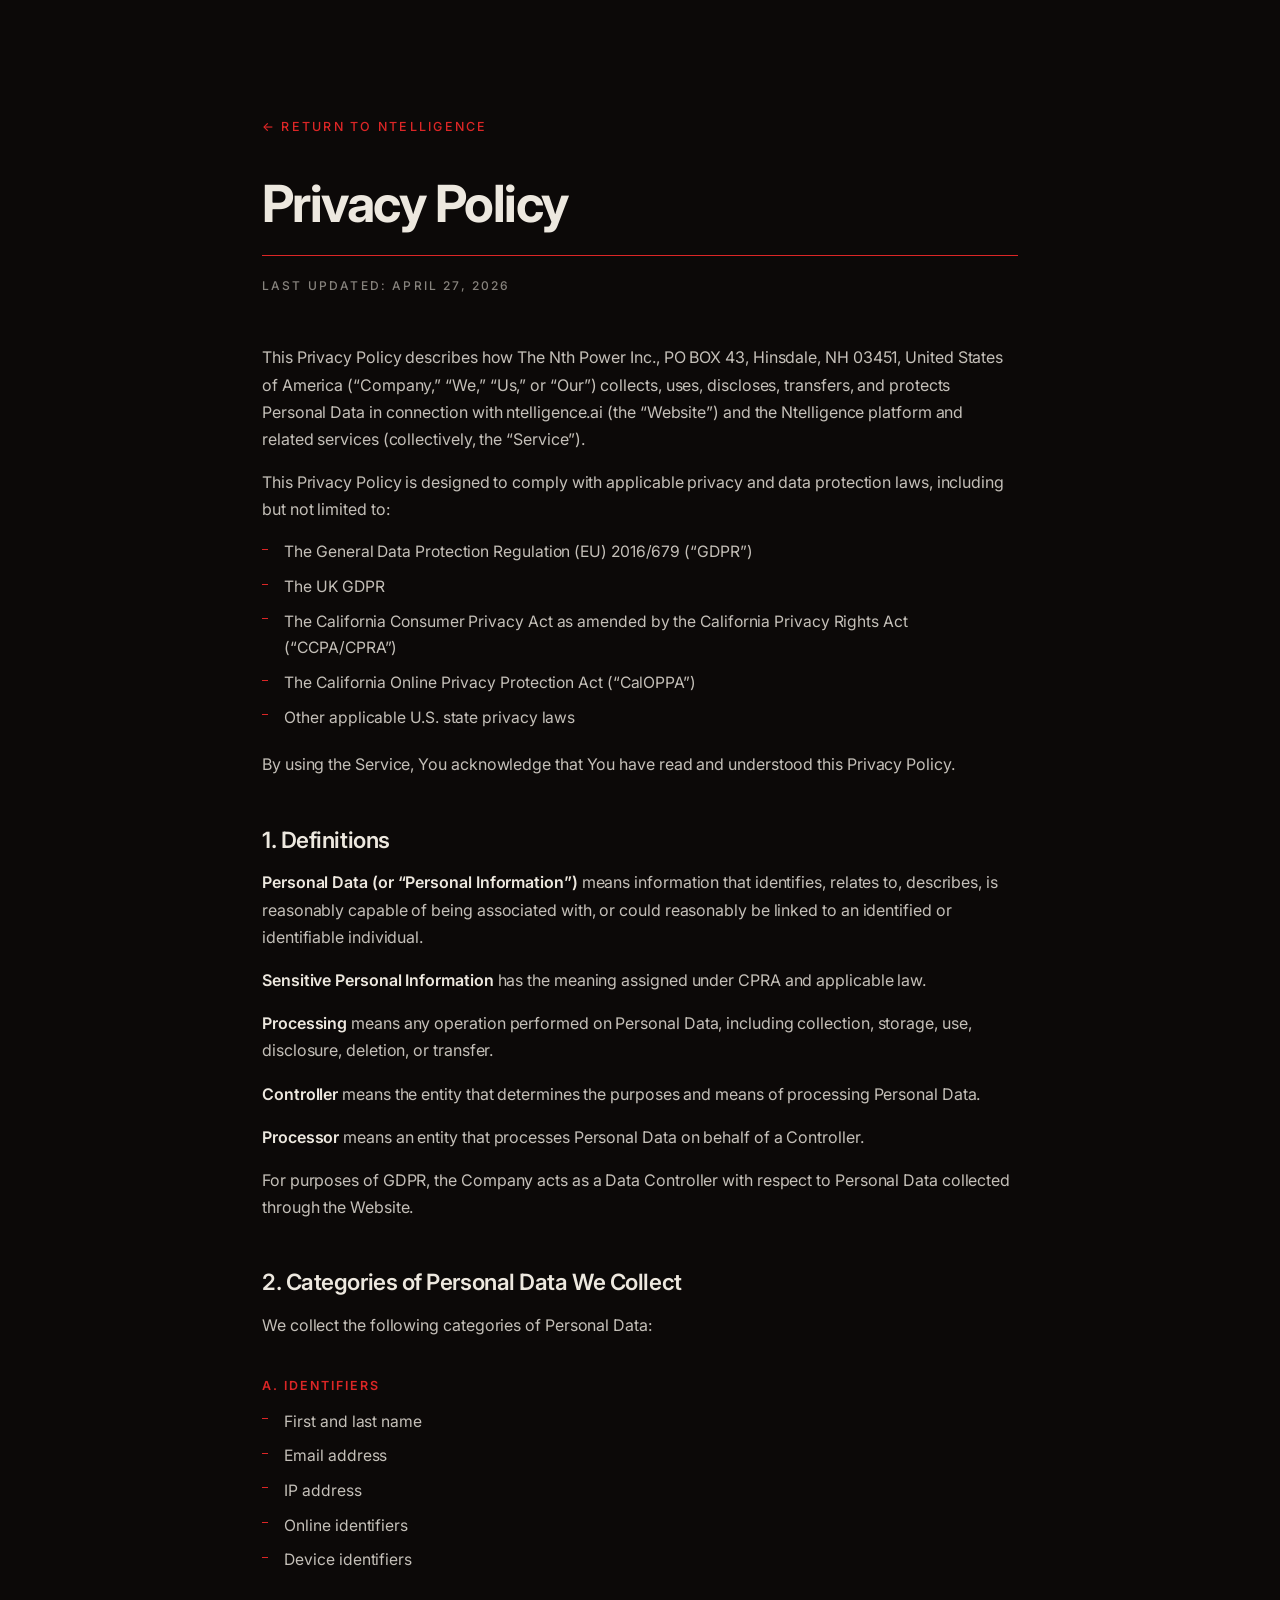
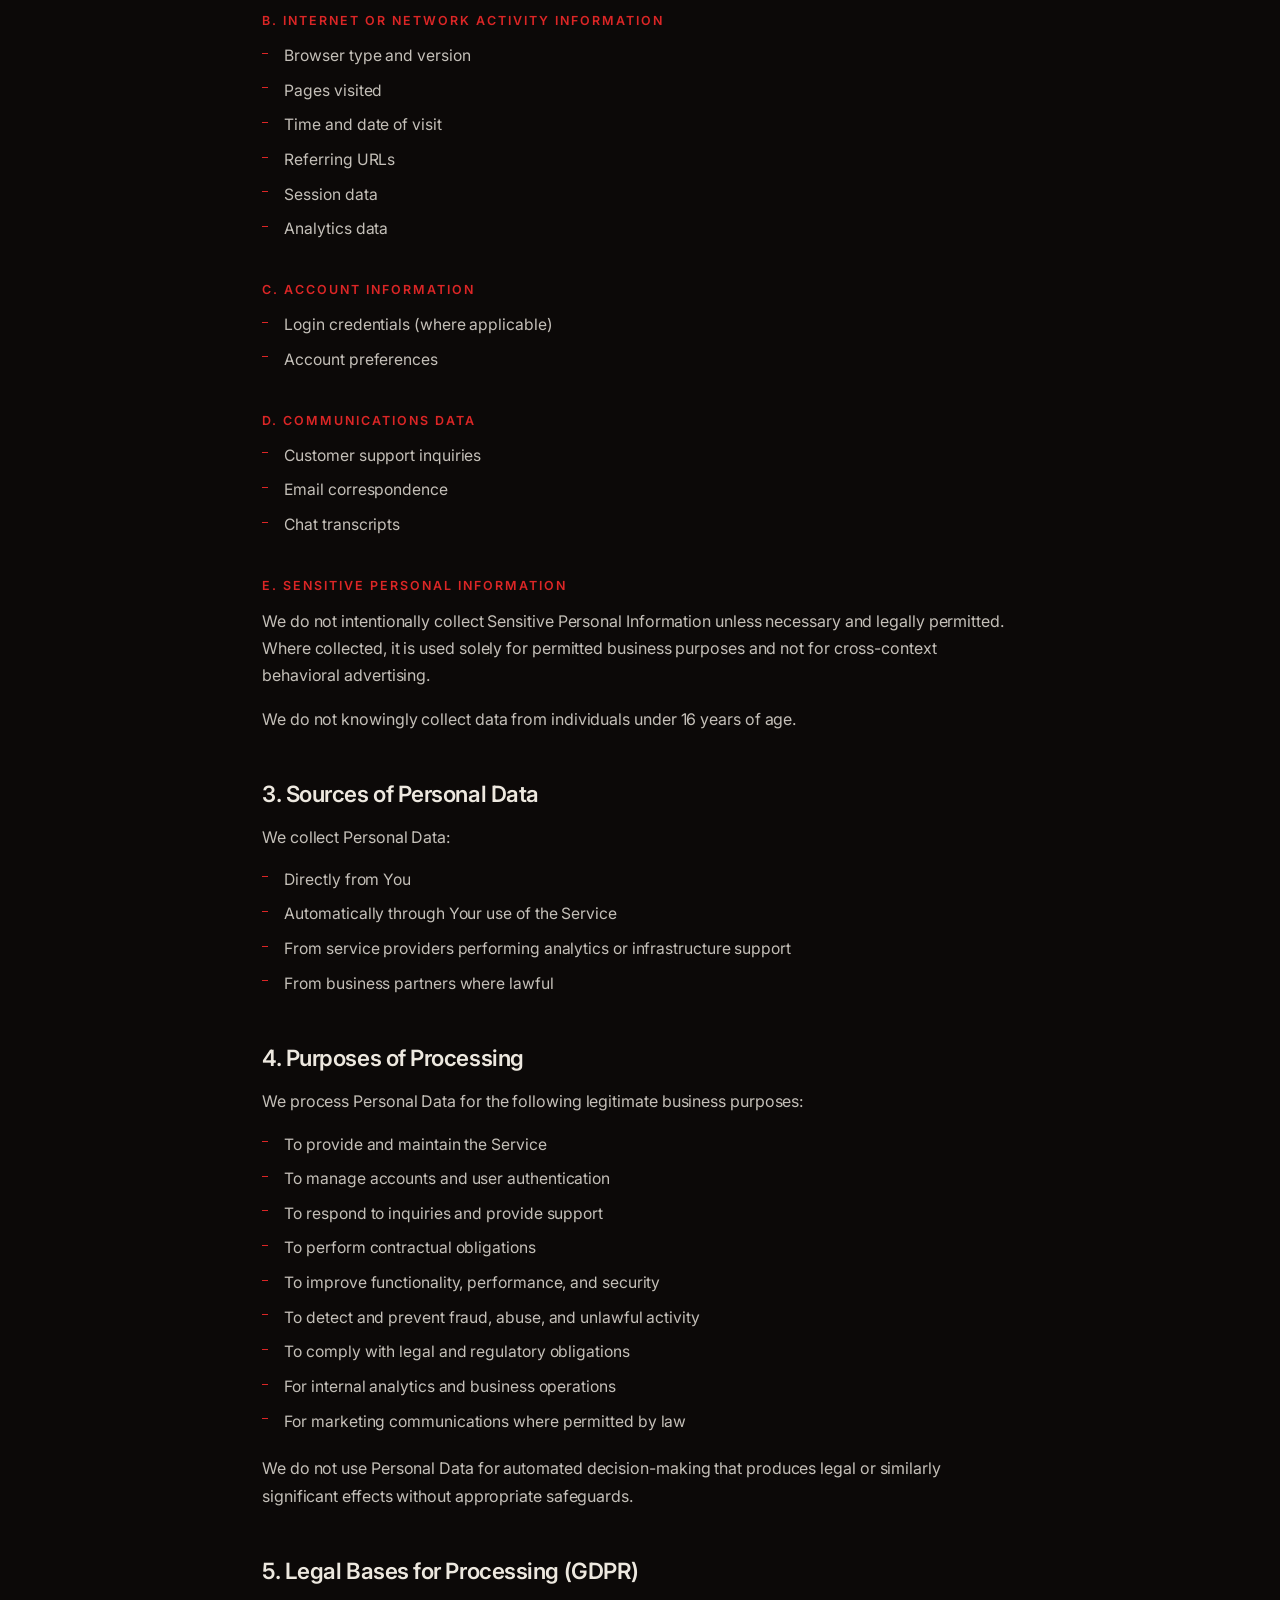
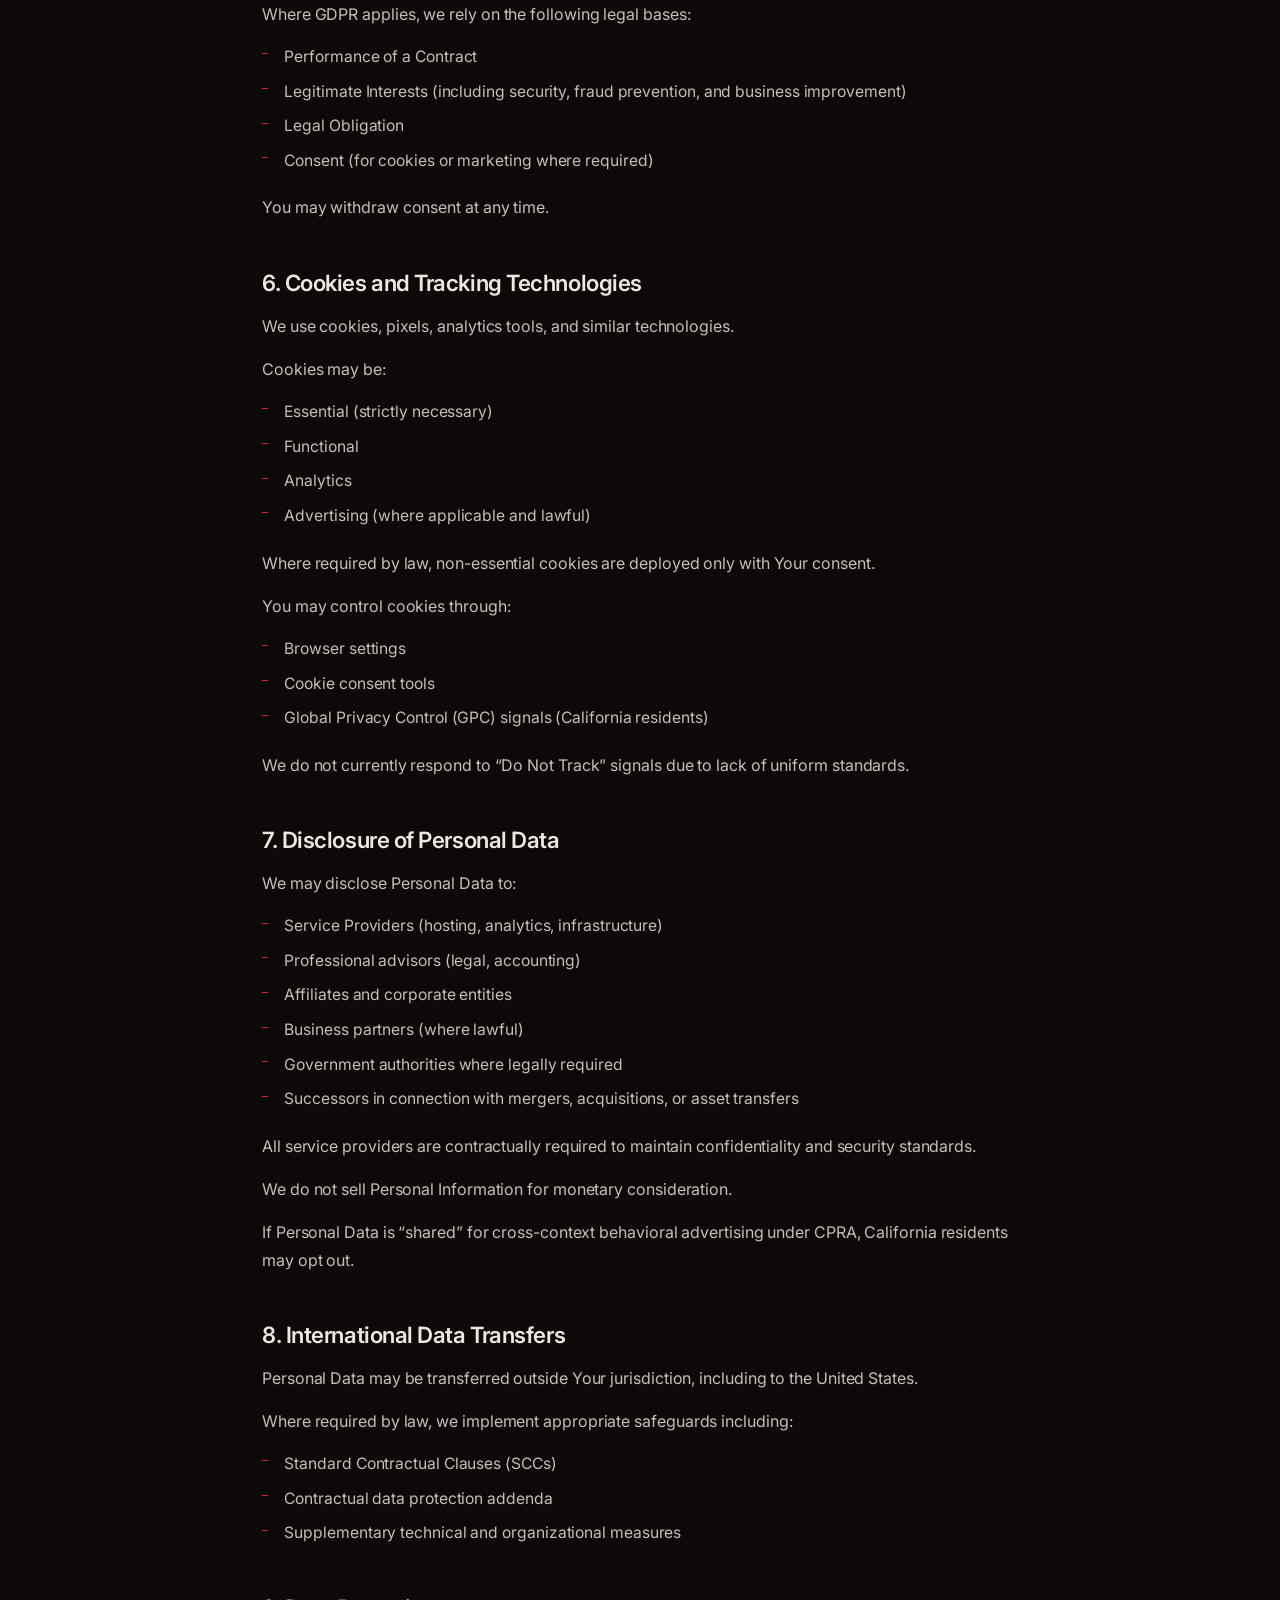
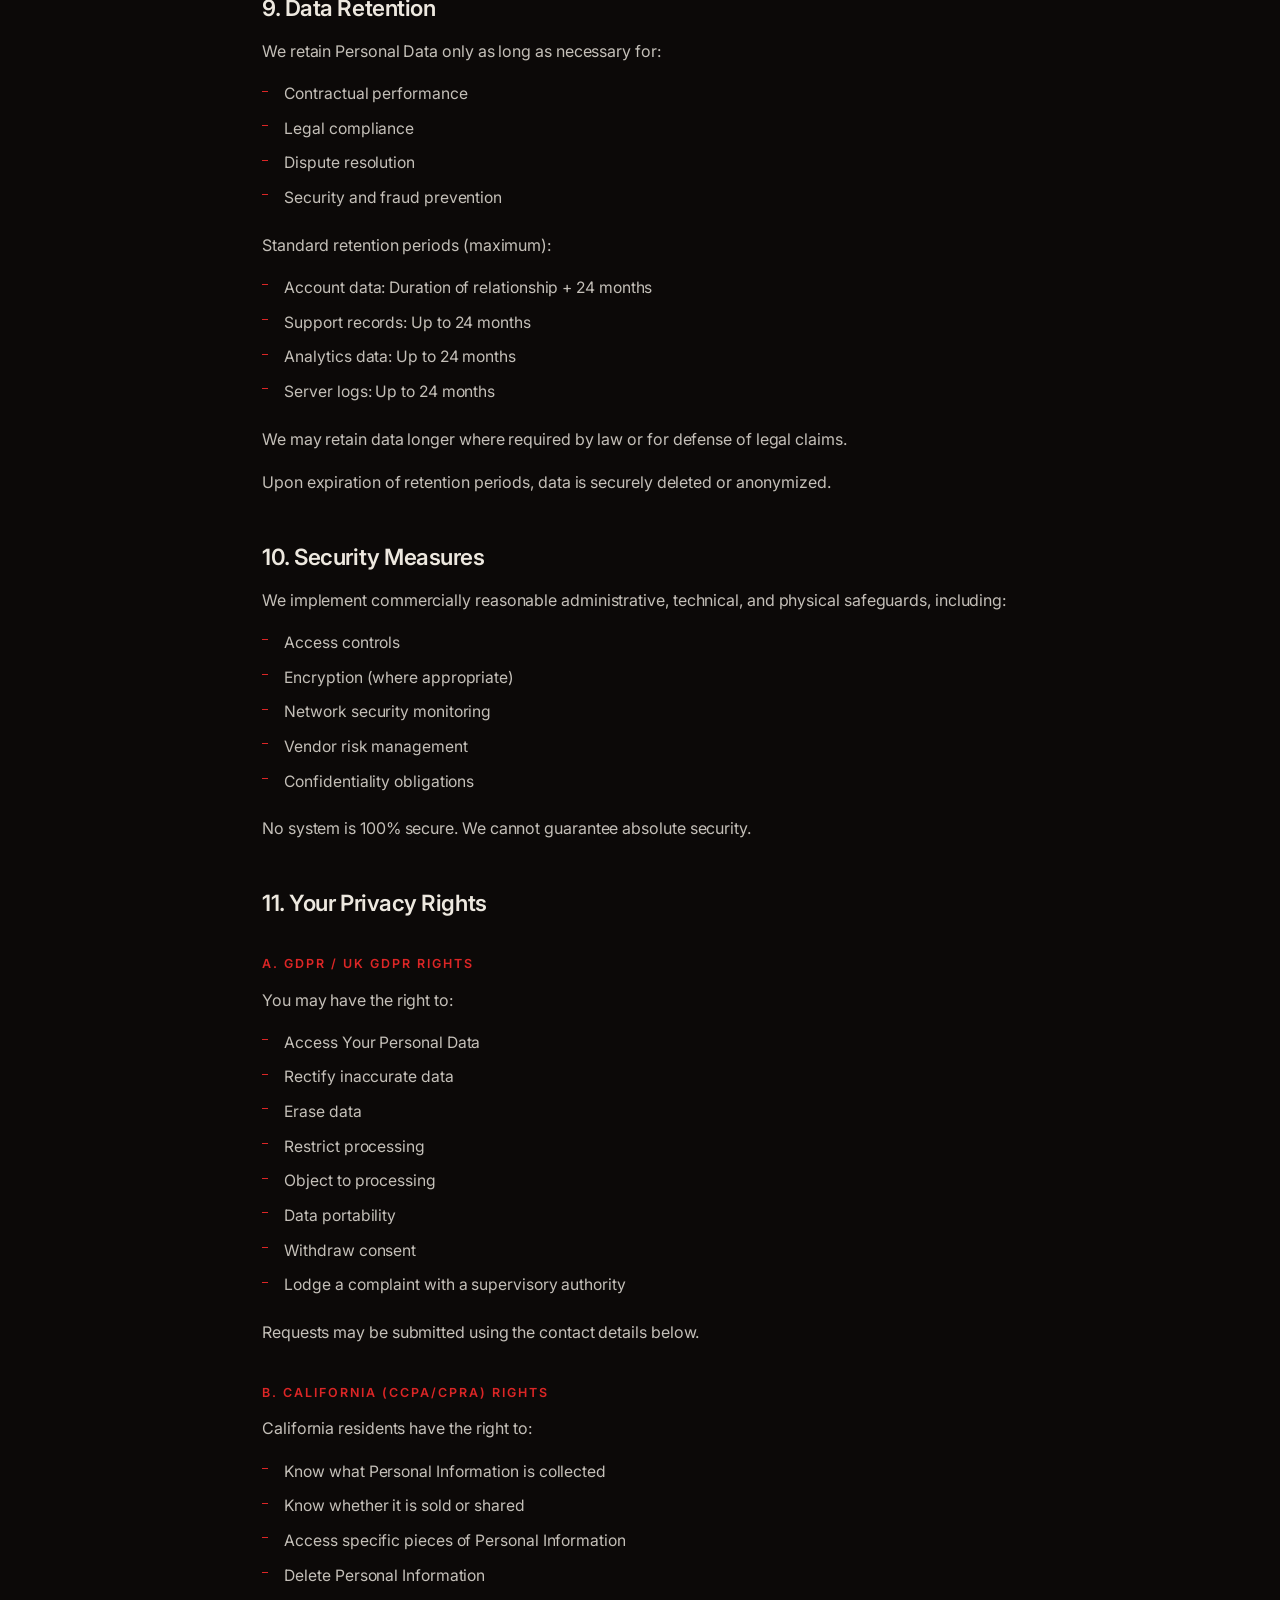
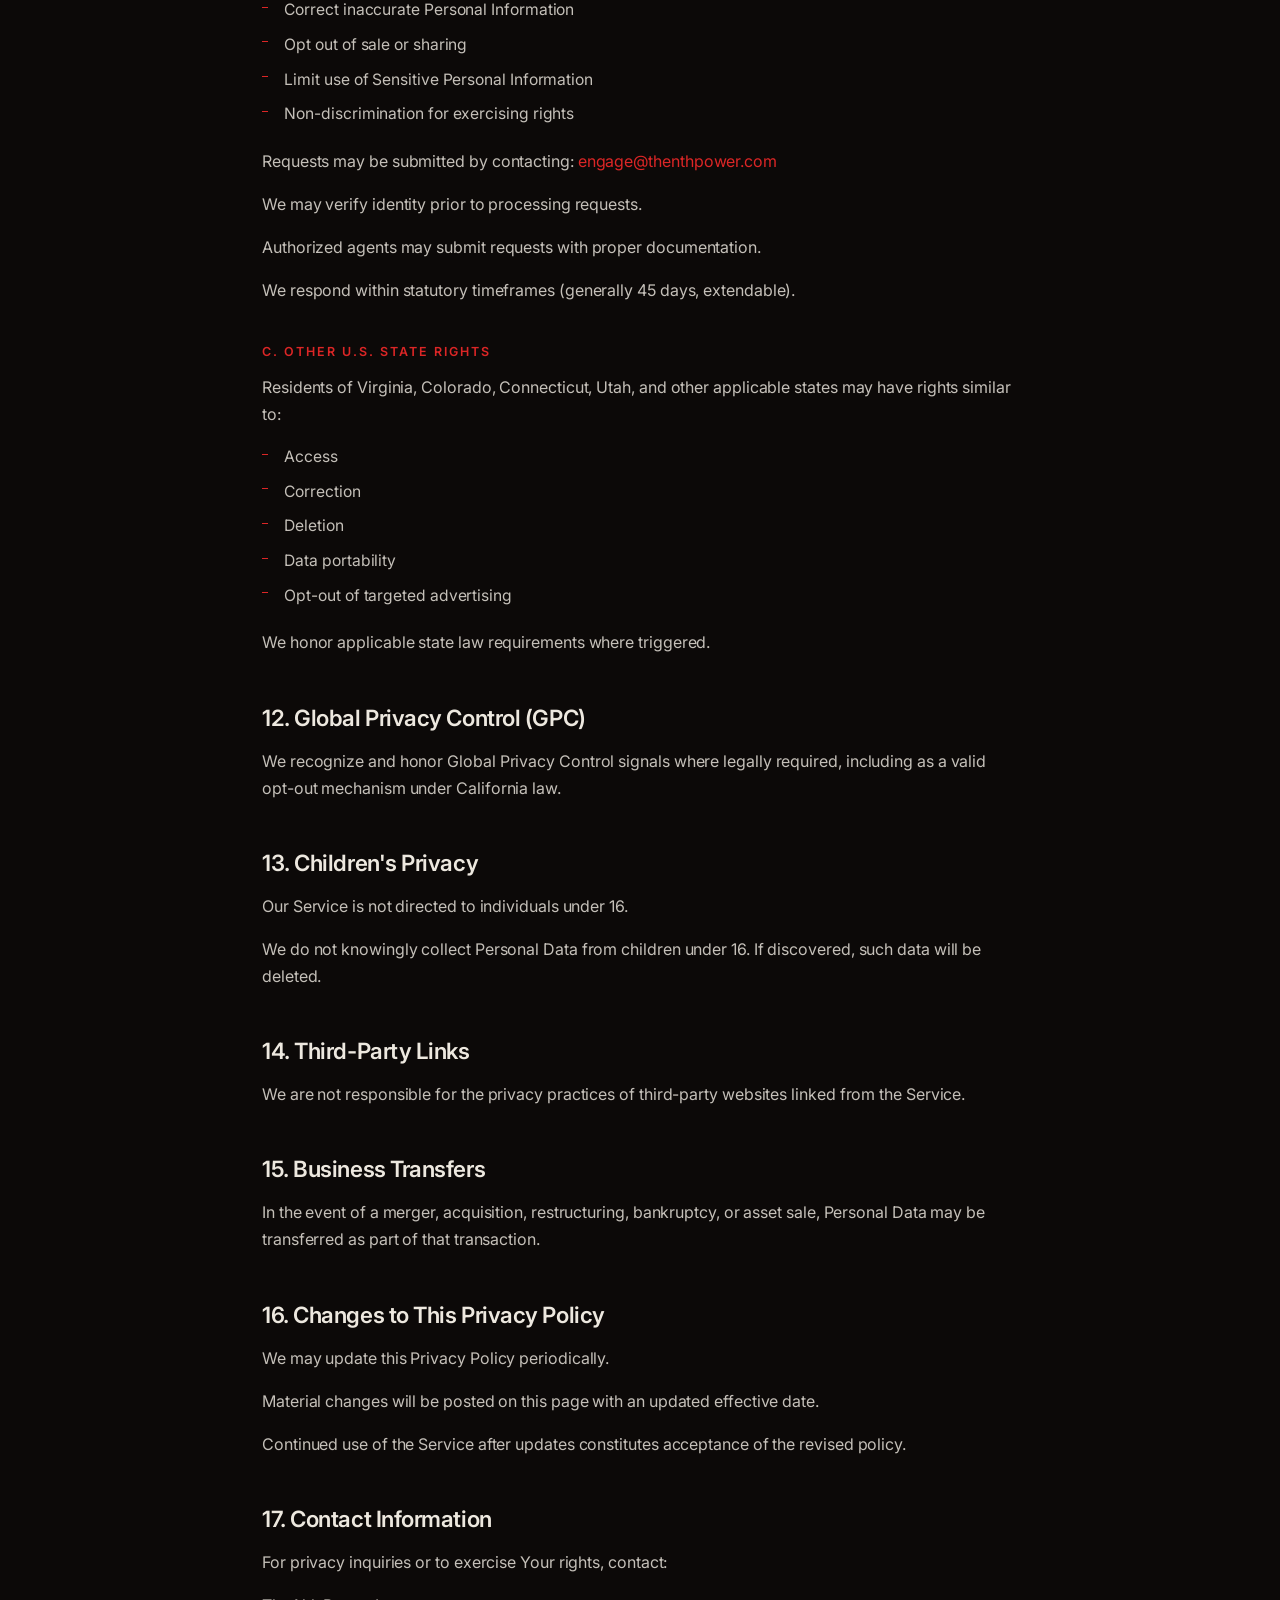
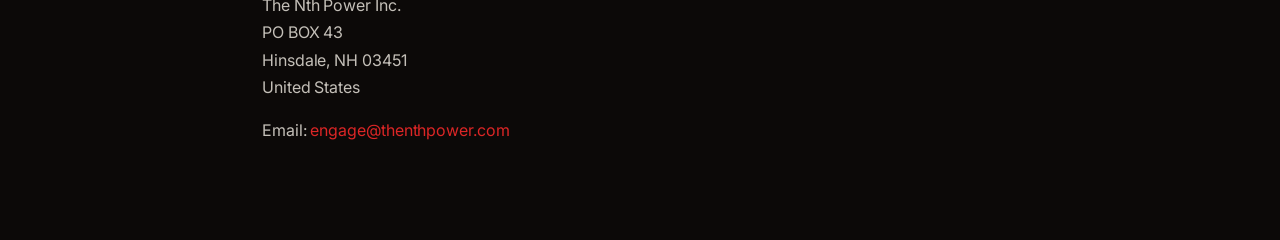
==== privacy-policy.html @ f5a38939 "Add files via upload" ====
<!DOCTYPE html>
<html lang="en">

<head>
    <!-- Google tag (gtag.js) -->
    <script async src="https://www.googletagmanager.com/gtag/js?id=G-NT3927W515"></script>
    <script>
      window.dataLayer = window.dataLayer || [];
      function gtag(){dataLayer.push(arguments);}
      gtag('js', new Date());

      gtag('config', 'G-NT3927W515');
    </script>
    <meta charset="UTF-8">
    <meta name="viewport" content="width=device-width, initial-scale=1.0">
    <meta name="robots" content="noindex, follow">
    <meta name="description" content="Privacy Policy for Ntelligence, a product of The Nth Power Inc. Learn how we collect, use, and protect your personal data in compliance with GDPR, CCPA, and other applicable regulations.">
    <link rel="canonical" href="https://ntelligence.ai/privacy-policy">
    <title>Privacy Policy | Ntelligence</title>
    <link rel="preconnect" href="https://fonts.googleapis.com">
    <link rel="preconnect" href="https://fonts.gstatic.com" crossorigin>
    <link href="https://fonts.googleapis.com/css2?family=Inter:wght@400;500;600;700;800&display=swap" rel="stylesheet">
    <link rel="stylesheet" href="css/style.css">
    <link rel="icon" type="image/png" href="img/The-Nth-Power-Favicon.png">
    <style>
        .legal-page {
            max-width: 820px;
            margin: 0 auto;
            padding: 7rem 2rem 5rem;
            color: var(--text-soft, rgba(237, 232, 223, 0.85));
            line-height: 1.7;
        }

        .legal-page h1 {
            font-size: clamp(2.2rem, 5vw, 3.2rem);
            font-weight: 700;
            line-height: 1.05;
            letter-spacing: -0.03em;
            color: var(--text);
            margin-bottom: 1.25rem;
            padding-bottom: 1.5rem;
            border-bottom: 1px solid var(--accent);
        }

        .legal-page h2 {
            font-size: 1.4rem;
            font-weight: 600;
            line-height: 1.2;
            letter-spacing: -0.02em;
            color: var(--text);
            margin-top: 3rem;
            margin-bottom: 1rem;
        }

        .legal-page h3 {
            font-size: 0.78rem;
            font-weight: 600;
            letter-spacing: 0.16em;
            text-transform: uppercase;
            color: var(--accent);
            margin-top: 2.25rem;
            margin-bottom: 0.75rem;
        }

        .legal-page p {
            font-size: 1rem;
            font-weight: 400;
            margin-bottom: 1rem;
            color: var(--text-soft, rgba(237, 232, 223, 0.82));
        }

        .legal-page strong {
            color: var(--text);
            font-weight: 600;
        }

        .legal-page ul {
            list-style: none;
            padding-left: 0;
            margin-bottom: 1.25rem;
        }

        .legal-page li {
            position: relative;
            padding-left: 1.4rem;
            margin-bottom: 0.5rem;
            color: var(--text-soft, rgba(237, 232, 223, 0.82));
            font-size: 0.98rem;
        }

        .legal-page li::before {
            content: '';
            position: absolute;
            left: 0;
            top: 0.6em;
            width: 6px;
            height: 1px;
            background: var(--accent);
        }

        .legal-page a {
            color: var(--accent);
            text-decoration: none;
            transition: opacity 0.25s;
        }

        .legal-page a:hover {
            opacity: 0.8;
            text-decoration: underline;
        }

        .legal-page .last-updated {
            display: block;
            font-size: 0.75rem;
            font-weight: 500;
            letter-spacing: 0.18em;
            text-transform: uppercase;
            color: var(--muted);
            margin-bottom: 3rem;
        }

        .back-link {
            display: inline-block;
            margin-bottom: 2.5rem;
            color: var(--accent);
            text-decoration: none;
            font-size: 0.78rem;
            font-weight: 500;
            letter-spacing: 0.18em;
            text-transform: uppercase;
            transition: opacity 0.25s, gap 0.25s;
        }

        .back-link:hover {
            opacity: 0.8;
        }

        @media (max-width: 700px) {
            .legal-page { padding: 5.5rem 1.25rem 4rem; }
            .legal-page h2 { font-size: 1.2rem; }
        }
    </style>
</head>

<body>
    <main class="legal-page">
        <a href="index.html" class="back-link">&larr; Return to Ntelligence</a>

        <h1>Privacy Policy</h1>
        <span class="last-updated">Last Updated: April 27, 2026</span>

        <p>This Privacy Policy describes how The Nth Power Inc., PO BOX 43, Hinsdale, NH 03451, United States of America (&ldquo;Company,&rdquo; &ldquo;We,&rdquo; &ldquo;Us,&rdquo; or &ldquo;Our&rdquo;) collects, uses, discloses, transfers, and protects Personal Data in connection with ntelligence.ai (the &ldquo;Website&rdquo;) and the Ntelligence platform and related services (collectively, the &ldquo;Service&rdquo;).</p>

        <p>This Privacy Policy is designed to comply with applicable privacy and data protection laws, including but not limited to:</p>
        <ul>
            <li>The General Data Protection Regulation (EU) 2016/679 (&ldquo;GDPR&rdquo;)</li>
            <li>The UK GDPR</li>
            <li>The California Consumer Privacy Act as amended by the California Privacy Rights Act (&ldquo;CCPA/CPRA&rdquo;)</li>
            <li>The California Online Privacy Protection Act (&ldquo;CalOPPA&rdquo;)</li>
            <li>Other applicable U.S. state privacy laws</li>
        </ul>

        <p>By using the Service, You acknowledge that You have read and understood this Privacy Policy.</p>

        <h2>1. Definitions</h2>
        <p><strong>Personal Data (or &ldquo;Personal Information&rdquo;)</strong> means information that identifies, relates to, describes, is reasonably capable of being associated with, or could reasonably be linked to an identified or identifiable individual.</p>
        <p><strong>Sensitive Personal Information</strong> has the meaning assigned under CPRA and applicable law.</p>
        <p><strong>Processing</strong> means any operation performed on Personal Data, including collection, storage, use, disclosure, deletion, or transfer.</p>
        <p><strong>Controller</strong> means the entity that determines the purposes and means of processing Personal Data.</p>
        <p><strong>Processor</strong> means an entity that processes Personal Data on behalf of a Controller.</p>
        <p>For purposes of GDPR, the Company acts as a Data Controller with respect to Personal Data collected through the Website.</p>

        <h2>2. Categories of Personal Data We Collect</h2>
        <p>We collect the following categories of Personal Data:</p>

        <h3>A. Identifiers</h3>
        <ul>
            <li>First and last name</li>
            <li>Email address</li>
            <li>IP address</li>
            <li>Online identifiers</li>
            <li>Device identifiers</li>
        </ul>

        <h3>B. Internet or Network Activity Information</h3>
        <ul>
            <li>Browser type and version</li>
            <li>Pages visited</li>
            <li>Time and date of visit</li>
            <li>Referring URLs</li>
            <li>Session data</li>
            <li>Analytics data</li>
        </ul>

        <h3>C. Account Information</h3>
        <ul>
            <li>Login credentials (where applicable)</li>
            <li>Account preferences</li>
        </ul>

        <h3>D. Communications Data</h3>
        <ul>
            <li>Customer support inquiries</li>
            <li>Email correspondence</li>
            <li>Chat transcripts</li>
        </ul>

        <h3>E. Sensitive Personal Information</h3>
        <p>We do not intentionally collect Sensitive Personal Information unless necessary and legally permitted. Where collected, it is used solely for permitted business purposes and not for cross-context behavioral advertising.</p>
        <p>We do not knowingly collect data from individuals under 16 years of age.</p>

        <h2>3. Sources of Personal Data</h2>
        <p>We collect Personal Data:</p>
        <ul>
            <li>Directly from You</li>
            <li>Automatically through Your use of the Service</li>
            <li>From service providers performing analytics or infrastructure support</li>
            <li>From business partners where lawful</li>
        </ul>

        <h2>4. Purposes of Processing</h2>
        <p>We process Personal Data for the following legitimate business purposes:</p>
        <ul>
            <li>To provide and maintain the Service</li>
            <li>To manage accounts and user authentication</li>
            <li>To respond to inquiries and provide support</li>
            <li>To perform contractual obligations</li>
            <li>To improve functionality, performance, and security</li>
            <li>To detect and prevent fraud, abuse, and unlawful activity</li>
            <li>To comply with legal and regulatory obligations</li>
            <li>For internal analytics and business operations</li>
            <li>For marketing communications where permitted by law</li>
        </ul>
        <p>We do not use Personal Data for automated decision-making that produces legal or similarly significant effects without appropriate safeguards.</p>

        <h2>5. Legal Bases for Processing (GDPR)</h2>
        <p>Where GDPR applies, we rely on the following legal bases:</p>
        <ul>
            <li>Performance of a Contract</li>
            <li>Legitimate Interests (including security, fraud prevention, and business improvement)</li>
            <li>Legal Obligation</li>
            <li>Consent (for cookies or marketing where required)</li>
        </ul>
        <p>You may withdraw consent at any time.</p>

        <h2>6. Cookies and Tracking Technologies</h2>
        <p>We use cookies, pixels, analytics tools, and similar technologies.</p>
        <p>Cookies may be:</p>
        <ul>
            <li>Essential (strictly necessary)</li>
            <li>Functional</li>
            <li>Analytics</li>
            <li>Advertising (where applicable and lawful)</li>
        </ul>
        <p>Where required by law, non-essential cookies are deployed only with Your consent.</p>
        <p>You may control cookies through:</p>
        <ul>
            <li>Browser settings</li>
            <li>Cookie consent tools</li>
            <li>Global Privacy Control (GPC) signals (California residents)</li>
        </ul>
        <p>We do not currently respond to &ldquo;Do Not Track&rdquo; signals due to lack of uniform standards.</p>

        <h2>7. Disclosure of Personal Data</h2>
        <p>We may disclose Personal Data to:</p>
        <ul>
            <li>Service Providers (hosting, analytics, infrastructure)</li>
            <li>Professional advisors (legal, accounting)</li>
            <li>Affiliates and corporate entities</li>
            <li>Business partners (where lawful)</li>
            <li>Government authorities where legally required</li>
            <li>Successors in connection with mergers, acquisitions, or asset transfers</li>
        </ul>
        <p>All service providers are contractually required to maintain confidentiality and security standards.</p>
        <p>We do not sell Personal Information for monetary consideration.</p>
        <p>If Personal Data is &ldquo;shared&rdquo; for cross-context behavioral advertising under CPRA, California residents may opt out.</p>

        <h2>8. International Data Transfers</h2>
        <p>Personal Data may be transferred outside Your jurisdiction, including to the United States.</p>
        <p>Where required by law, we implement appropriate safeguards including:</p>
        <ul>
            <li>Standard Contractual Clauses (SCCs)</li>
            <li>Contractual data protection addenda</li>
            <li>Supplementary technical and organizational measures</li>
        </ul>

        <h2>9. Data Retention</h2>
        <p>We retain Personal Data only as long as necessary for:</p>
        <ul>
            <li>Contractual performance</li>
            <li>Legal compliance</li>
            <li>Dispute resolution</li>
            <li>Security and fraud prevention</li>
        </ul>
        <p>Standard retention periods (maximum):</p>
        <ul>
            <li>Account data: Duration of relationship + 24 months</li>
            <li>Support records: Up to 24 months</li>
            <li>Analytics data: Up to 24 months</li>
            <li>Server logs: Up to 24 months</li>
        </ul>
        <p>We may retain data longer where required by law or for defense of legal claims.</p>
        <p>Upon expiration of retention periods, data is securely deleted or anonymized.</p>

        <h2>10. Security Measures</h2>
        <p>We implement commercially reasonable administrative, technical, and physical safeguards, including:</p>
        <ul>
            <li>Access controls</li>
            <li>Encryption (where appropriate)</li>
            <li>Network security monitoring</li>
            <li>Vendor risk management</li>
            <li>Confidentiality obligations</li>
        </ul>
        <p>No system is 100% secure. We cannot guarantee absolute security.</p>

        <h2>11. Your Privacy Rights</h2>

        <h3>A. GDPR / UK GDPR Rights</h3>
        <p>You may have the right to:</p>
        <ul>
            <li>Access Your Personal Data</li>
            <li>Rectify inaccurate data</li>
            <li>Erase data</li>
            <li>Restrict processing</li>
            <li>Object to processing</li>
            <li>Data portability</li>
            <li>Withdraw consent</li>
            <li>Lodge a complaint with a supervisory authority</li>
        </ul>
        <p>Requests may be submitted using the contact details below.</p>

        <h3>B. California (CCPA/CPRA) Rights</h3>
        <p>California residents have the right to:</p>
        <ul>
            <li>Know what Personal Information is collected</li>
            <li>Know whether it is sold or shared</li>
            <li>Access specific pieces of Personal Information</li>
            <li>Delete Personal Information</li>
            <li>Correct inaccurate Personal Information</li>
            <li>Opt out of sale or sharing</li>
            <li>Limit use of Sensitive Personal Information</li>
            <li>Non-discrimination for exercising rights</li>
        </ul>
        <p>Requests may be submitted by contacting: <a href="mailto:engage@thenthpower.com">engage@thenthpower.com</a></p>
        <p>We may verify identity prior to processing requests.</p>
        <p>Authorized agents may submit requests with proper documentation.</p>
        <p>We respond within statutory timeframes (generally 45 days, extendable).</p>

        <h3>C. Other U.S. State Rights</h3>
        <p>Residents of Virginia, Colorado, Connecticut, Utah, and other applicable states may have rights similar to:</p>
        <ul>
            <li>Access</li>
            <li>Correction</li>
            <li>Deletion</li>
            <li>Data portability</li>
            <li>Opt-out of targeted advertising</li>
        </ul>
        <p>We honor applicable state law requirements where triggered.</p>

        <h2>12. Global Privacy Control (GPC)</h2>
        <p>We recognize and honor Global Privacy Control signals where legally required, including as a valid opt-out mechanism under California law.</p>

        <h2>13. Children's Privacy</h2>
        <p>Our Service is not directed to individuals under 16.</p>
        <p>We do not knowingly collect Personal Data from children under 16. If discovered, such data will be deleted.</p>

        <h2>14. Third-Party Links</h2>
        <p>We are not responsible for the privacy practices of third-party websites linked from the Service.</p>

        <h2>15. Business Transfers</h2>
        <p>In the event of a merger, acquisition, restructuring, bankruptcy, or asset sale, Personal Data may be transferred as part of that transaction.</p>

        <h2>16. Changes to This Privacy Policy</h2>
        <p>We may update this Privacy Policy periodically.</p>
        <p>Material changes will be posted on this page with an updated effective date.</p>
        <p>Continued use of the Service after updates constitutes acceptance of the revised policy.</p>

        <h2>17. Contact Information</h2>
        <p>For privacy inquiries or to exercise Your rights, contact:</p>
        <p>
            The Nth Power Inc.<br>
            PO BOX 43<br>
            Hinsdale, NH 03451<br>
            United States
        </p>
        <p>Email: <a href="mailto:engage@thenthpower.com">engage@thenthpower.com</a></p>
    </main>
</body>

</html>
---- css/style.css ----
/* ================================================
   NTELLIGENCE — ENTERPRISE
   Font: Inter (single family, weights 400–800)
   ================================================ */

*, *::before, *::after {
    box-sizing: border-box;
    margin: 0;
    padding: 0;
}

:root {
    --bg:         #0c0908;
    --surface:    #130d0c;
    --text:       #EDE8DF;
    --text-soft:  rgba(237, 232, 223, 0.82);
    --muted:      rgba(237, 232, 223, 0.55);
    --subtle:     rgba(237, 232, 223, 0.12);
    --accent:     #DC2626;
    --accent-hot: #FF4747;
    --line:       rgba(237, 232, 223, 0.10);
    --line-warm:  rgba(220, 38, 38, 0.30);
    --glow:       rgba(220, 38, 38, 0.18);
}

html { scroll-behavior: smooth; }

body {
    background: var(--bg);
    color: var(--text);
    font-family: 'Inter', system-ui, -apple-system, 'Segoe UI', sans-serif;
    font-weight: 400;
    font-size: 16px;
    line-height: 1.5;
    letter-spacing: -0.005em;
    overflow-x: hidden;
    -webkit-font-smoothing: antialiased;
    -moz-osx-font-smoothing: grayscale;
}

/* ─── NAV ─────────────────────────────────── */

.nav {
    position: fixed;
    top: 0; left: 0; right: 0;
    z-index: 100;
    display: flex;
    align-items: center;
    justify-content: space-between;
    padding: 1.5rem 3rem;
    transition: padding 0.4s ease, background 0.5s ease, border-color 0.5s ease;
    border-bottom: 1px solid transparent;
}

.nav.scrolled {
    padding: 1rem 3rem;
    background: rgba(12, 9, 8, 0.88);
    backdrop-filter: blur(20px);
    -webkit-backdrop-filter: blur(20px);
    border-bottom-color: var(--line);
}

.nav-logo-link { display: flex; }

.nav-logo {
    height: 22px;
    width: auto;
    object-fit: contain;
    opacity: 0.92;
}

.nav-cta {
    font-size: 0.82rem;
    font-weight: 500;
    letter-spacing: 0;
    color: var(--text);
    text-decoration: none;
    border: 1px solid var(--line);
    padding: 0.6rem 1.3rem;
    border-radius: 2px;
    transition: border-color 0.25s, color 0.25s, background 0.25s;
    white-space: nowrap;
}

.nav-cta:hover {
    border-color: var(--accent);
    color: var(--accent);
}

/* ─── HERO ────────────────────────────────── */

.hero {
    position: relative;
    height: 100vh;
    min-height: 600px;
    display: flex;
    align-items: center;
    justify-content: center;
    text-align: center;
    overflow: hidden;
}

#earth-canvas {
    position: absolute;
    inset: 0;
    width: 100%;
    height: 100%;
    z-index: 0;
    pointer-events: none;
}

.hero-content {
    position: relative;
    z-index: 10;
    display: flex;
    flex-direction: column;
    align-items: center;
    padding: 0 2rem;
    width: 100%;
}

.hero-logo-large {
    width: clamp(280px, 56vw, 720px);
    height: auto;
    object-fit: contain;
    margin-bottom: 2.2rem;
    opacity: 0;
    transform: translateY(20px);
    filter: drop-shadow(0 0 60px rgba(12, 9, 8, 0.5));
}

.hero-sub {
    font-size: clamp(0.95rem, 1.4vw, 1.15rem);
    font-weight: 500;
    letter-spacing: -0.005em;
    color: var(--text);
    margin-bottom: 2.5rem;
    opacity: 0;
    max-width: 620px;
}

.hero-rule {
    display: flex;
    align-items: center;
    gap: 1.5rem;
    opacity: 0;
}

.rule-line {
    width: 60px;
    height: 1px;
    background: var(--line);
}

.hero-rule span {
    font-size: 0.7rem;
    font-weight: 500;
    letter-spacing: 0.18em;
    color: var(--muted);
    white-space: nowrap;
    text-transform: uppercase;
}

.scroll-hint {
    position: absolute;
    bottom: 2.2rem;
    left: 50%;
    transform: translateX(-50%);
    font-size: 1rem;
    color: var(--subtle);
    z-index: 10;
    text-decoration: none;
    animation: bounce 2.5s ease-in-out infinite;
    opacity: 0;
}

@keyframes bounce {
    0%, 100% { transform: translateX(-50%) translateY(0);    opacity: 0.25; }
    50%      { transform: translateX(-50%) translateY(6px); opacity: 0.7;  }
}

/* ─── SHARED SECTION STRUCTURE ────────────── */

.section {
    border-top: 1px solid var(--line);
    padding: 7rem 0;
    position: relative;
}

.section-inner {
    max-width: 1240px;
    margin: 0 auto;
    padding: 0 3rem;
}

.section-label {
    display: block;
    font-family: 'Inter', sans-serif;
    font-size: 0.72rem;
    font-weight: 500;
    letter-spacing: 0.20em;
    color: var(--accent);
    text-transform: uppercase;
    margin-bottom: 1.75rem;
}

.section-headline {
    font-family: 'Inter', sans-serif;
    font-size: clamp(2.2rem, 5vw, 4rem);
    font-weight: 700;
    line-height: 1.05;
    letter-spacing: -0.035em;
    color: var(--text);
    margin-bottom: 2.5rem;
    max-width: 880px;
}

.section-headline em {
    font-style: normal;
    font-weight: 700;
    color: var(--accent);
}

.section-body {
    font-size: 1.05rem;
    font-weight: 400;
    line-height: 1.65;
    letter-spacing: -0.005em;
    color: var(--text-soft);
    max-width: 720px;
}

.section-body + .section-body {
    margin-top: 1.25rem;
}

/* ─── THE SEAM — main showcase ──────────────── */

.seam {
    border-top: 1px solid var(--line);
}

/* ── Bridge diagram — centerpiece ── */

.bridge-diagram {
    display: grid;
    grid-template-columns: 1fr 1.15fr 1fr;
    gap: 0;
    margin: 5.5rem 0 5rem;
    align-items: stretch;
}

.bridge-side {
    padding: 2.5rem 2rem;
    border: 1px solid var(--line);
    background: rgba(255, 255, 255, 0.012);
    display: flex;
    flex-direction: column;
}

.bridge-side:first-child {
    border-right: none;
}

.bridge-side:last-child {
    border-left: none;
}

.bridge-flow {
    display: flex;
    flex-direction: column;
    align-items: stretch;
    justify-content: center;
    padding: 2rem 0.5rem;
    gap: 0.6rem;
    position: relative;
}

.flow-arrow {
    display: flex;
    align-items: center;
    height: 1.5rem;
    gap: 0.5rem;
    padding: 0 0.5rem;
}

.flow-arrow-bottom {
    flex-direction: row-reverse;
}

.flow-line {
    flex: 1;
    height: 1px;
    background: linear-gradient(to right, rgba(220, 38, 38, 0.05), var(--accent), rgba(220, 38, 38, 0.05));
}

.flow-arrow-bottom .flow-line {
    background: linear-gradient(to left, rgba(220, 38, 38, 0.05), var(--accent), rgba(220, 38, 38, 0.05));
}

.flow-tip {
    color: var(--accent);
    font-size: 1.4rem;
    line-height: 1;
    font-weight: 400;
    flex-shrink: 0;
}

.bridge-center {
    padding: 2.5rem 1.5rem;
    border: 1.5px solid var(--accent);
    background: rgba(220, 38, 38, 0.06);
    text-align: center;
    box-shadow:
        0 0 60px var(--glow),
        inset 0 0 30px rgba(220, 38, 38, 0.04);
    animation: pulseGlow 4.5s ease-in-out infinite;
    display: flex;
    flex-direction: column;
    align-items: center;
}

@keyframes pulseGlow {
    0%, 100% {
        box-shadow:
            0 0 60px rgba(220, 38, 38, 0.12),
            inset 0 0 30px rgba(220, 38, 38, 0.04);
    }
    50% {
        box-shadow:
            0 0 110px rgba(220, 38, 38, 0.28),
            inset 0 0 50px rgba(220, 38, 38, 0.08);
    }
}

.bridge-label,
.bridge-label-center {
    display: block;
    font-family: 'Inter', sans-serif;
    font-size: 0.74rem;
    font-weight: 600;
    letter-spacing: 0.22em;
    text-transform: uppercase;
    margin: 0 0 1.5rem;
    padding-bottom: 1rem;
    border-bottom: 1px solid var(--line);
    width: 100%;
}

.bridge-label {
    color: var(--muted);
}

.bridge-label-center {
    color: var(--accent);
    border-bottom-color: var(--line-warm);
}

.bridge-list,
.bridge-actions {
    list-style: none;
    padding: 0;
    margin: 0;
    width: 100%;
}

.bridge-list li {
    font-size: 0.94rem;
    font-weight: 400;
    color: var(--text);
    padding: 0.7rem 0;
    border-bottom: 1px solid var(--line);
    letter-spacing: -0.005em;
}

.bridge-list li:last-child {
    border-bottom: none;
}

.bridge-actions li {
    font-family: 'Inter', sans-serif;
    font-size: 1.1rem;
    font-weight: 600;
    color: var(--text);
    text-align: center;
    padding: 0.45rem 0;
    letter-spacing: -0.01em;
}

/* ── Tech carousel — breadth of integration ── */

.tech-marquee {
    margin: 4rem 0 1rem;
    padding-top: 3.5rem;
    border-top: 1px solid var(--line);
    position: relative;
}

.tech-marquee-label {
    display: block;
    font-family: 'Inter', sans-serif;
    font-size: 0.7rem;
    font-weight: 500;
    letter-spacing: 0.20em;
    color: var(--muted);
    text-transform: uppercase;
    margin-bottom: 2rem;
    text-align: center;
}

.marquee-viewport {
    overflow: hidden;
    -webkit-mask-image: linear-gradient(to right, transparent 0, #000 7%, #000 93%, transparent 100%);
    mask-image:         linear-gradient(to right, transparent 0, #000 7%, #000 93%, transparent 100%);
}

.marquee-track {
    display: flex;
    align-items: center;
    gap: 4.5rem;
    width: max-content;
    animation: marquee 32s linear infinite;
    padding: 0.5rem 0;
}

.marquee-track:hover {
    animation-play-state: paused;
}

@keyframes marquee {
    from { transform: translateX(0); }
    to   { transform: translateX(-50%); }
}

@media (prefers-reduced-motion: reduce) {
    .marquee-track {
        animation: none;
    }
}

.tech-pill {
    flex-shrink: 0;
    height: 50px;
    display: flex;
    align-items: center;
    justify-content: center;
    min-width: 110px;
}

.tech-pill img {
    max-height: 42px;
    max-width: 150px;
    height: auto;
    width: auto;
    object-fit: contain;
    /* Force any logo to monochrome white for unified, premium look on dark bg */
    filter: brightness(0) invert(1);
    opacity: 0.55;
    transition: opacity 0.3s ease;
}

.tech-pill:hover img {
    opacity: 0.95;
}

/* ── Seam values — 3 selling features ── */

.seam-values {
    display: grid;
    grid-template-columns: repeat(3, 1fr);
    margin-top: 1rem;
    padding-top: 3.5rem;
    border-top: 1px solid var(--line);
    gap: 2.5rem;
}

.seam-value {
    padding-right: 1rem;
}

.seam-value .value-label {
    display: block;
    font-size: 1rem;
    font-weight: 600;
    color: var(--text);
    margin-bottom: 0.85rem;
    letter-spacing: -0.005em;
}

.seam-value .value-desc {
    font-size: 0.93rem;
    font-weight: 400;
    line-height: 1.6;
    color: var(--muted);
}

/* ─── OFFERING — capability cards ──────────── */

.offering-grid {
    display: grid;
    grid-template-columns: repeat(2, 1fr);
    margin-top: 4.5rem;
    border-top: 1px solid var(--line);
    border-left: 1px solid var(--line);
}

.offering-card {
    padding: 2.5rem 2.5rem 3rem;
    border-right: 1px solid var(--line);
    border-bottom: 1px solid var(--line);
}

.offering-card .card-num {
    display: block;
    font-size: 0.72rem;
    font-weight: 500;
    letter-spacing: 0.22em;
    color: var(--accent);
    margin-bottom: 1.5rem;
}

.offering-card .card-title {
    font-size: 1.35rem;
    font-weight: 600;
    color: var(--text);
    margin: 0 0 0.9rem;
    line-height: 1.2;
    letter-spacing: -0.02em;
}

.offering-card .card-desc {
    font-size: 0.96rem;
    font-weight: 400;
    line-height: 1.65;
    color: var(--muted);
    margin: 0;
}

/* ─── OUTCOMES — numeric callouts ──────────── */

.outcomes-grid {
    display: grid;
    grid-template-columns: repeat(2, 1fr);
    margin-top: 4.5rem;
    border-top: 1px solid var(--line);
    border-left: 1px solid var(--line);
}

.outcome-card {
    padding: 3rem 2.5rem;
    border-right: 1px solid var(--line);
    border-bottom: 1px solid var(--line);
}

.outcome-num {
    display: block;
    font-size: clamp(2.6rem, 5vw, 4rem);
    font-weight: 700;
    line-height: 1;
    letter-spacing: -0.04em;
    color: var(--accent);
    margin-bottom: 1.25rem;
}

.outcome-num sup {
    font-size: 0.5em;
    vertical-align: top;
    position: relative;
    top: 0.45em;
    font-weight: 600;
    margin-left: 0.05em;
}

.outcome-label {
    display: block;
    font-size: 0.78rem;
    font-weight: 600;
    letter-spacing: 0.16em;
    color: var(--text);
    text-transform: uppercase;
    margin-bottom: 1.25rem;
    padding-bottom: 0.9rem;
    border-bottom: 1px solid var(--line);
}

.outcome-desc {
    font-size: 0.94rem;
    font-weight: 400;
    line-height: 1.65;
    color: var(--muted);
    margin: 0;
}

/* ─── WHY US — typographic, with one earned anchor ─── */

.why-us-layout {
    display: grid;
    grid-template-columns: 1.6fr 1fr;
    gap: 5rem;
    align-items: start;
}

.why-us-text .section-headline {
    margin-bottom: 2.25rem;
}

.why-us-text .section-body + .section-body {
    margin-top: 1.5rem;
}

.why-us-anchor {
    border-left: 1px solid var(--line-warm);
    padding: 0.5rem 0 0.5rem 3rem;
}

.anchor-num {
    display: block;
    font-family: 'Inter', sans-serif;
    font-size: clamp(4.5rem, 8.5vw, 7.5rem);
    font-weight: 700;
    line-height: 0.95;
    letter-spacing: -0.045em;
    color: var(--accent);
    margin-bottom: 1.25rem;
}

.anchor-label {
    display: block;
    font-size: 0.95rem;
    font-weight: 400;
    line-height: 1.55;
    color: var(--muted);
    max-width: 240px;
}

/* ─── CTA ──────────────────────────────────── */

.cta .cta-actions {
    margin-top: 3rem;
    display: flex;
    flex-direction: column;
    align-items: flex-start;
    gap: 1.25rem;
}

.cta-button {
    display: inline-flex;
    align-items: center;
    font-size: 0.95rem;
    font-weight: 600;
    letter-spacing: -0.005em;
    color: var(--text);
    text-decoration: none;
    border: 1px solid var(--accent);
    padding: 1.05rem 2.4rem;
    border-radius: 2px;
    background: rgba(220, 38, 38, 0.08);
    transition: background 0.25s, color 0.25s, transform 0.25s;
}

.cta-button:hover {
    background: var(--accent);
    color: #fff;
    transform: translateY(-1px);
}

.cta-email-link {
    font-size: 0.9rem;
    font-weight: 400;
    color: var(--muted);
    text-decoration: none;
    transition: color 0.25s;
}

.cta-email-link:hover {
    color: var(--text);
}

/* ─── FOOTER ───────────────────────────────── */

.footer {
    border-top: 1px solid var(--line);
    padding: 2.5rem 3rem;
    display: flex;
    align-items: center;
    justify-content: space-between;
    flex-wrap: wrap;
    gap: 1rem;
}

.footer-logo {
    height: 18px;
    opacity: 0.45;
    object-fit: contain;
}

.footer-copy {
    font-size: 0.78rem;
    font-weight: 400;
    letter-spacing: 0;
    color: var(--subtle);
}

.footer-links {
    display: flex;
    align-items: center;
    gap: 1.75rem;
    flex-wrap: wrap;
}

.footer-links a {
    font-size: 0.78rem;
    font-weight: 500;
    color: var(--muted);
    text-decoration: none;
    letter-spacing: 0.02em;
    transition: color 0.25s;
}

.footer-links a:hover {
    color: var(--text);
}

/* ─── RESPONSIVE ───────────────────────────── */

@media (max-width: 980px) {
    .bridge-diagram {
        grid-template-columns: 1fr;
        gap: 0;
        margin: 4rem 0 3.5rem;
    }
    .bridge-side {
        border: 1px solid var(--line);
    }
    .bridge-side:first-child,
    .bridge-side:last-child {
        border-left: 1px solid var(--line);
        border-right: 1px solid var(--line);
    }
    .bridge-flow {
        flex-direction: row;
        padding: 1rem;
        gap: 1rem;
        justify-content: center;
        align-items: center;
    }
    .flow-arrow {
        display: none;
    }
    .bridge-center {
        flex: 1;
        max-width: 100%;
    }

    .seam-values {
        grid-template-columns: 1fr;
        gap: 1.5rem;
    }
    .seam-value {
        padding: 1.5rem 0 0;
        border-top: 1px solid var(--line);
    }
    .seam-value:first-child {
        border-top: none;
        padding-top: 0;
    }
}

@media (max-width: 860px) {
    .nav { padding: 1.1rem 1.5rem; }
    .nav.scrolled { padding: 0.8rem 1.5rem; }
    .nav-cta { font-size: 0.74rem; padding: 0.5rem 1rem; }

    .hero-logo-large {
        width: clamp(240px, 78vw, 520px);
        margin-bottom: 1.8rem;
    }
    .hero-sub { margin-bottom: 2rem; font-size: 0.95rem; }
    .rule-line { width: 36px; }
    .hero-rule { gap: 1rem; }
    .hero-rule span { font-size: 0.62rem; }

    .section { padding: 5rem 0; }
    .section-inner { padding: 0 1.5rem; }
    .section-headline { font-size: clamp(1.85rem, 8vw, 2.6rem); margin-bottom: 1.75rem; }
    .section-body { font-size: 0.98rem; }

    .offering-grid {
        grid-template-columns: 1fr;
        margin-top: 3rem;
    }
    .offering-card { padding: 2rem 1.75rem; }

    .outcomes-grid {
        grid-template-columns: 1fr;
        margin-top: 3rem;
    }
    .outcome-card { padding: 2.25rem 1.75rem; }
    .outcome-num { font-size: clamp(2.4rem, 12vw, 3.4rem); }

    .why-us-layout {
        grid-template-columns: 1fr;
        gap: 2.5rem;
    }
    .why-us-anchor {
        border-left: none;
        border-top: 1px solid var(--line-warm);
        padding: 2rem 0 0;
    }
    .anchor-num { font-size: clamp(3.5rem, 14vw, 5rem); }
    .anchor-label { max-width: none; }

    .cta-button { font-size: 0.88rem; padding: 0.95rem 2rem; }

    /* Tech carousel — tighter on mobile */
    .tech-marquee { margin: 2.5rem 0 0.5rem; padding-top: 2.5rem; }
    .tech-marquee-label { font-size: 0.62rem; margin-bottom: 1.5rem; }
    .marquee-track { gap: 2.75rem; animation-duration: 26s; }
    .tech-pill { height: 38px; min-width: 80px; }
    .tech-pill img { max-height: 30px; max-width: 110px; }

    .footer {
        padding: 2rem 1.5rem;
        flex-direction: column;
        align-items: center;
        text-align: center;
    }
}

@media (max-width: 480px) {
    .section-headline { font-size: clamp(1.7rem, 9vw, 2.2rem); }
    .outcome-num { font-size: clamp(2.1rem, 11vw, 3rem); }
    .bridge-side { padding: 2rem 1.5rem; }
    .bridge-flow { flex-direction: column; }
}
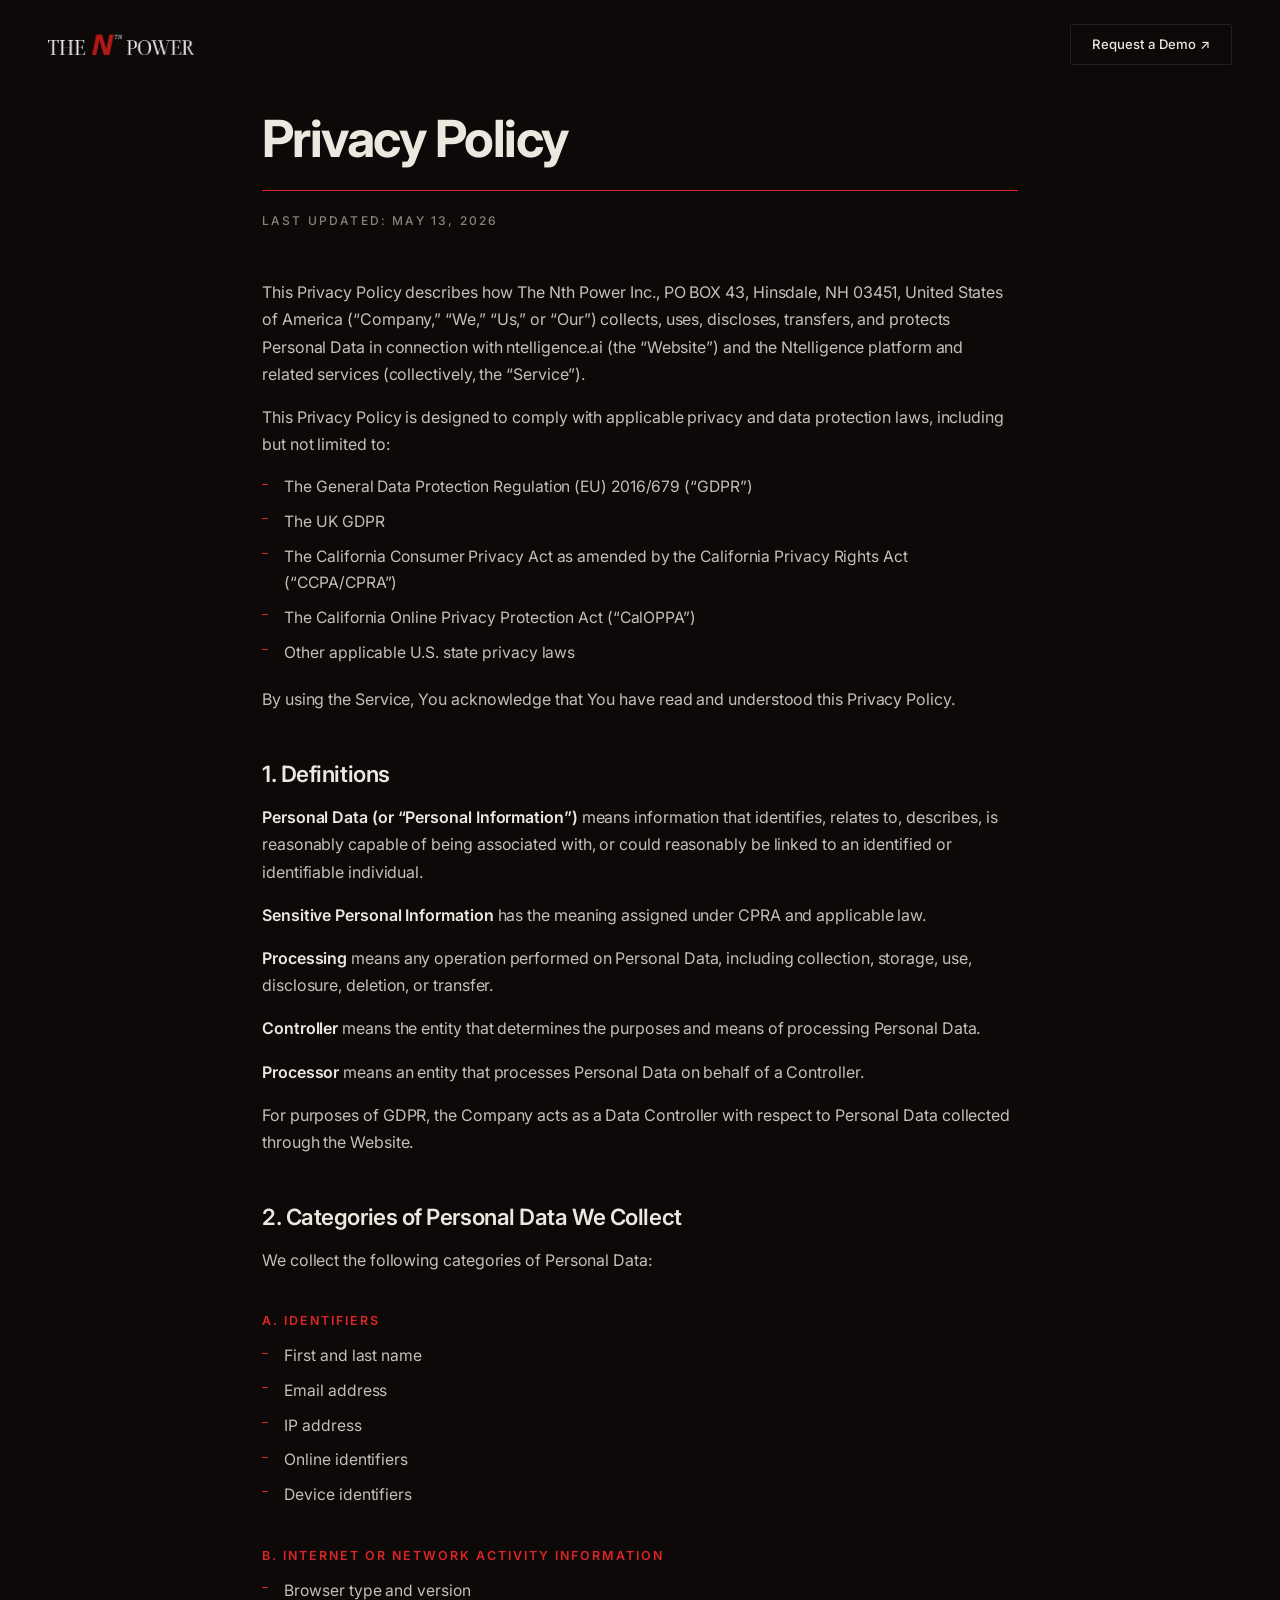
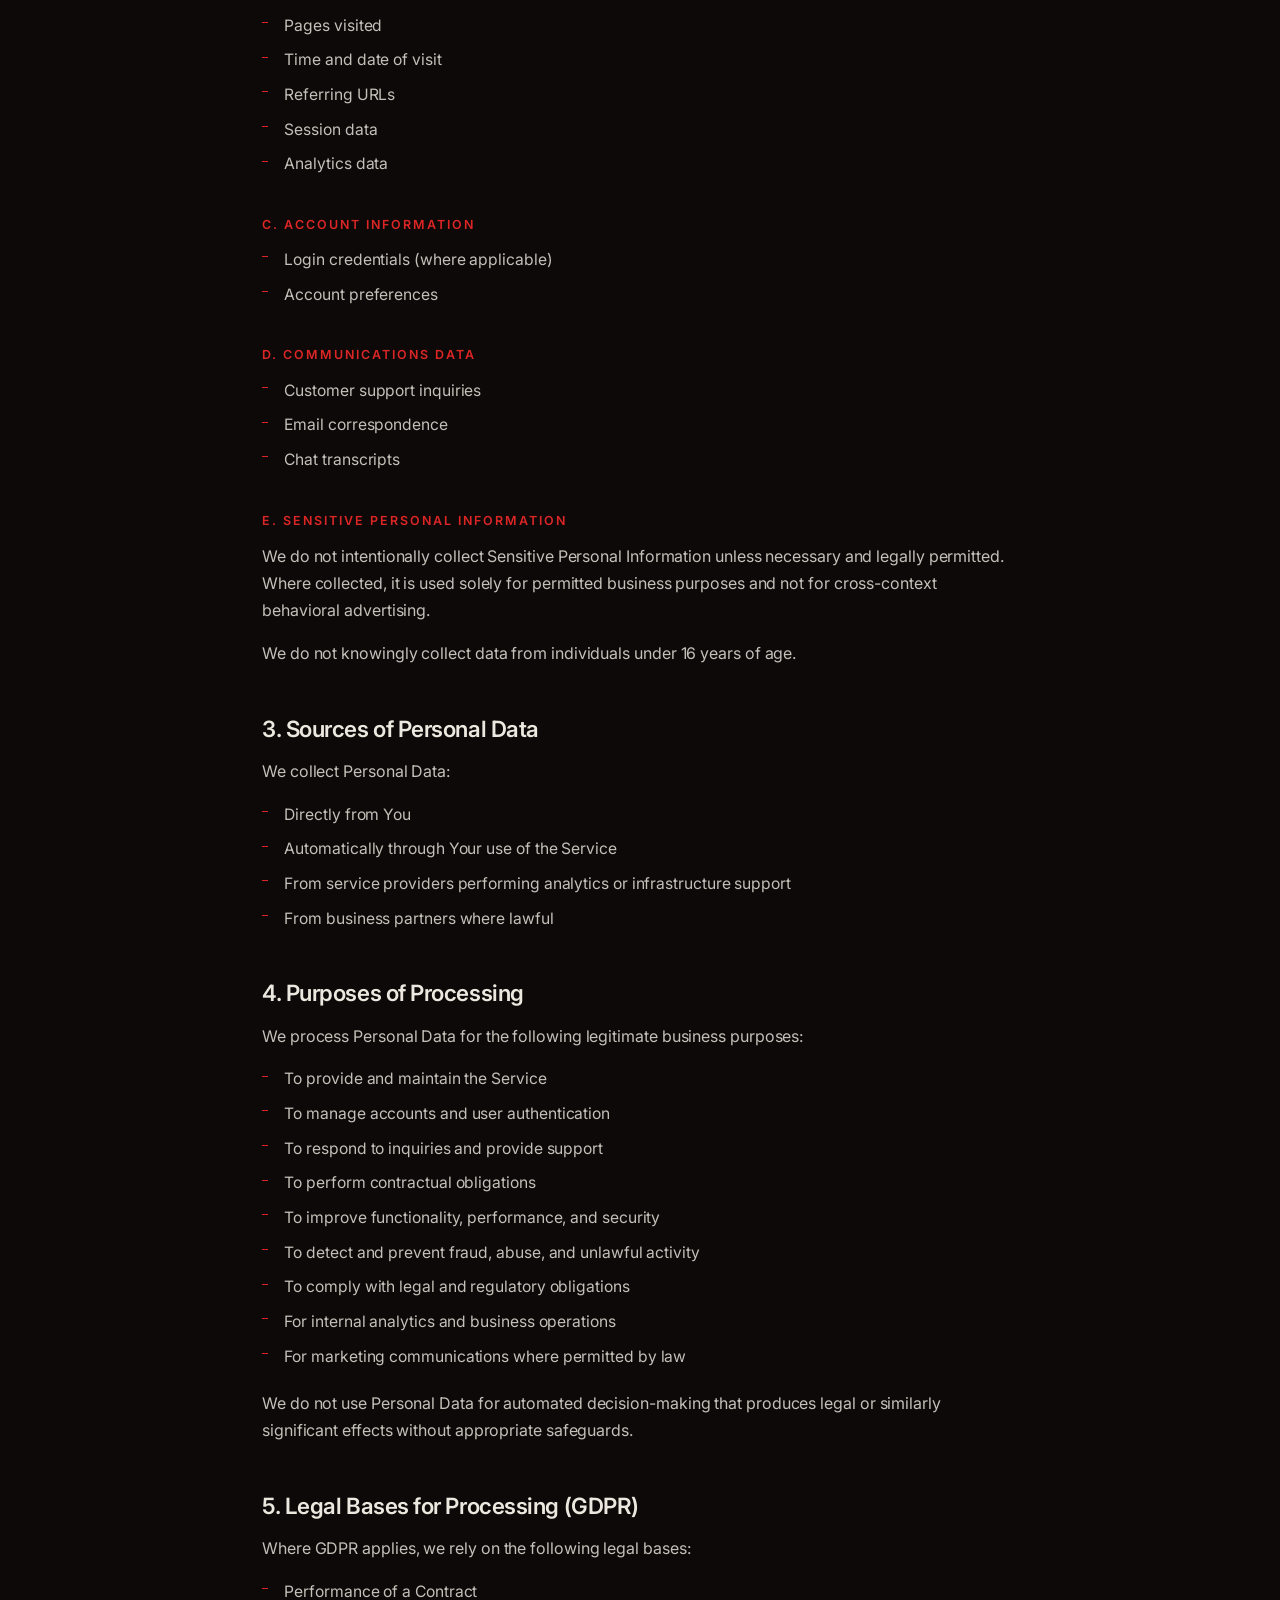
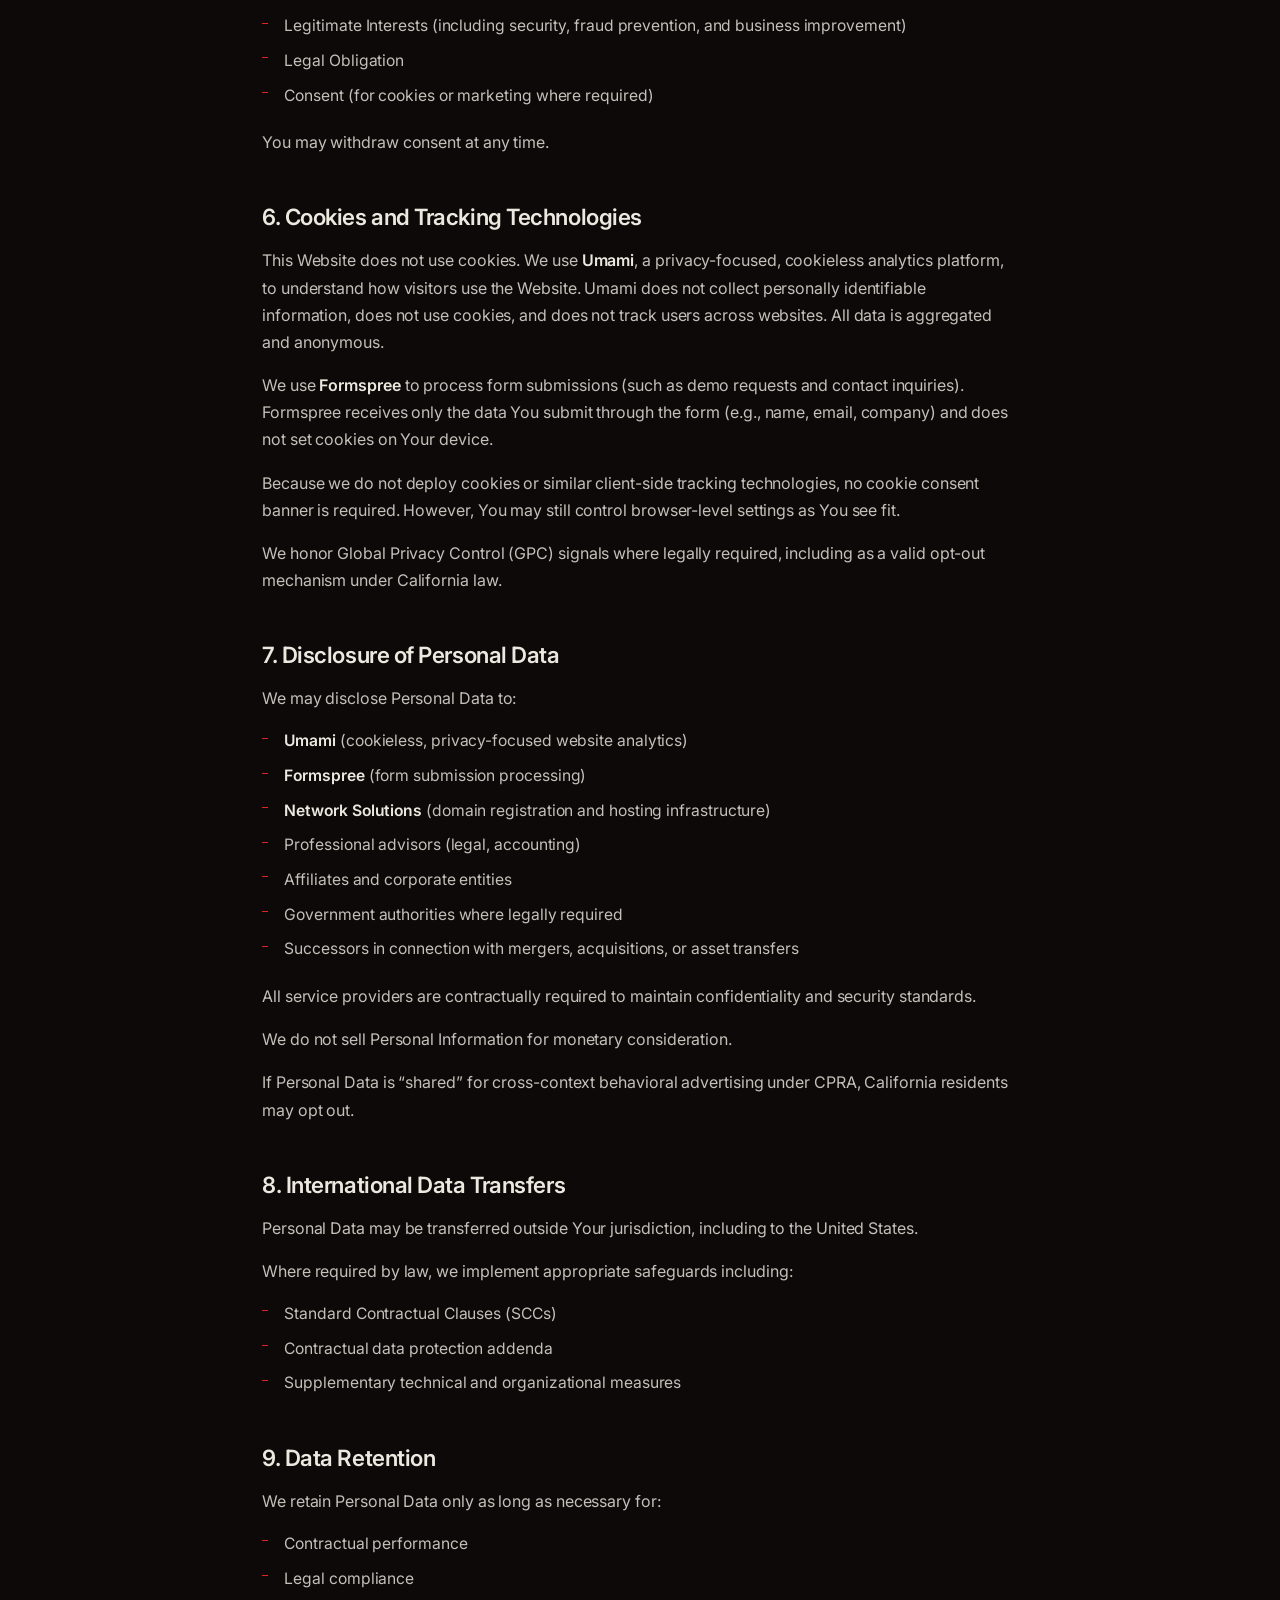
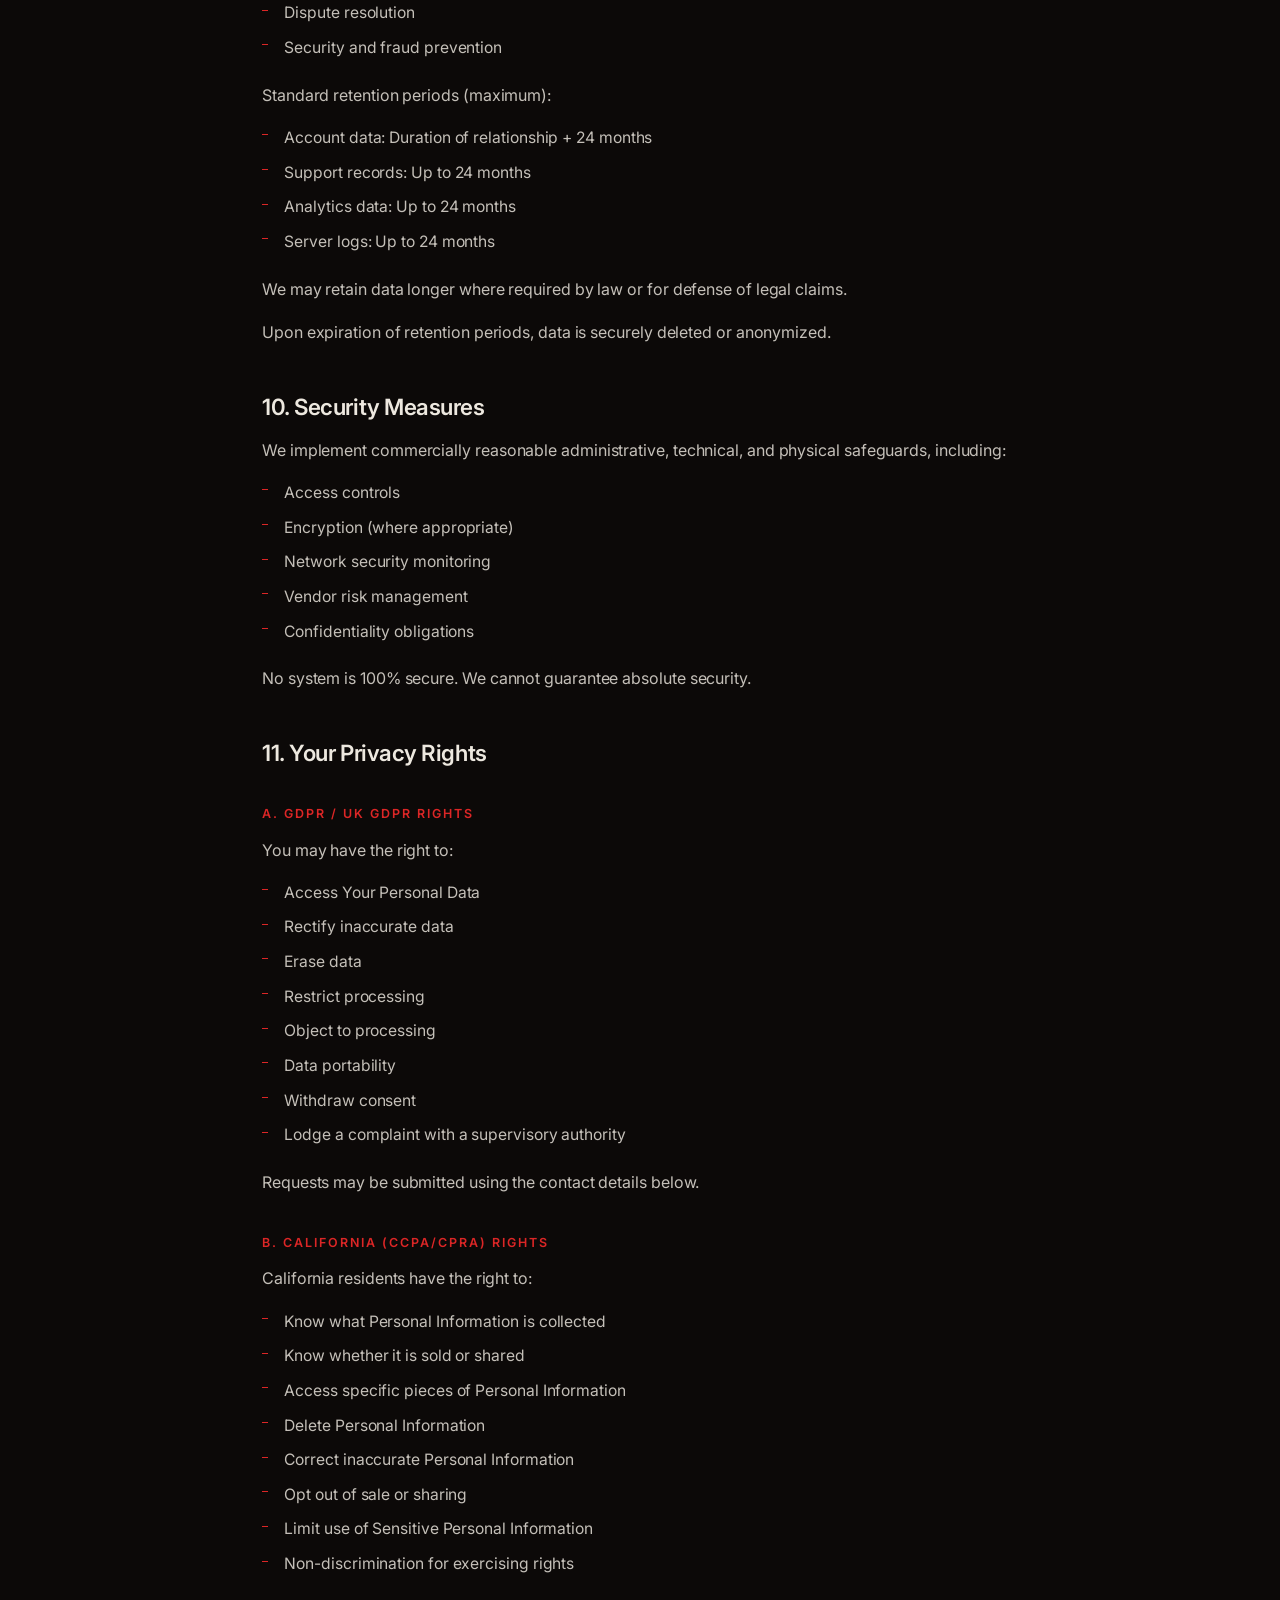
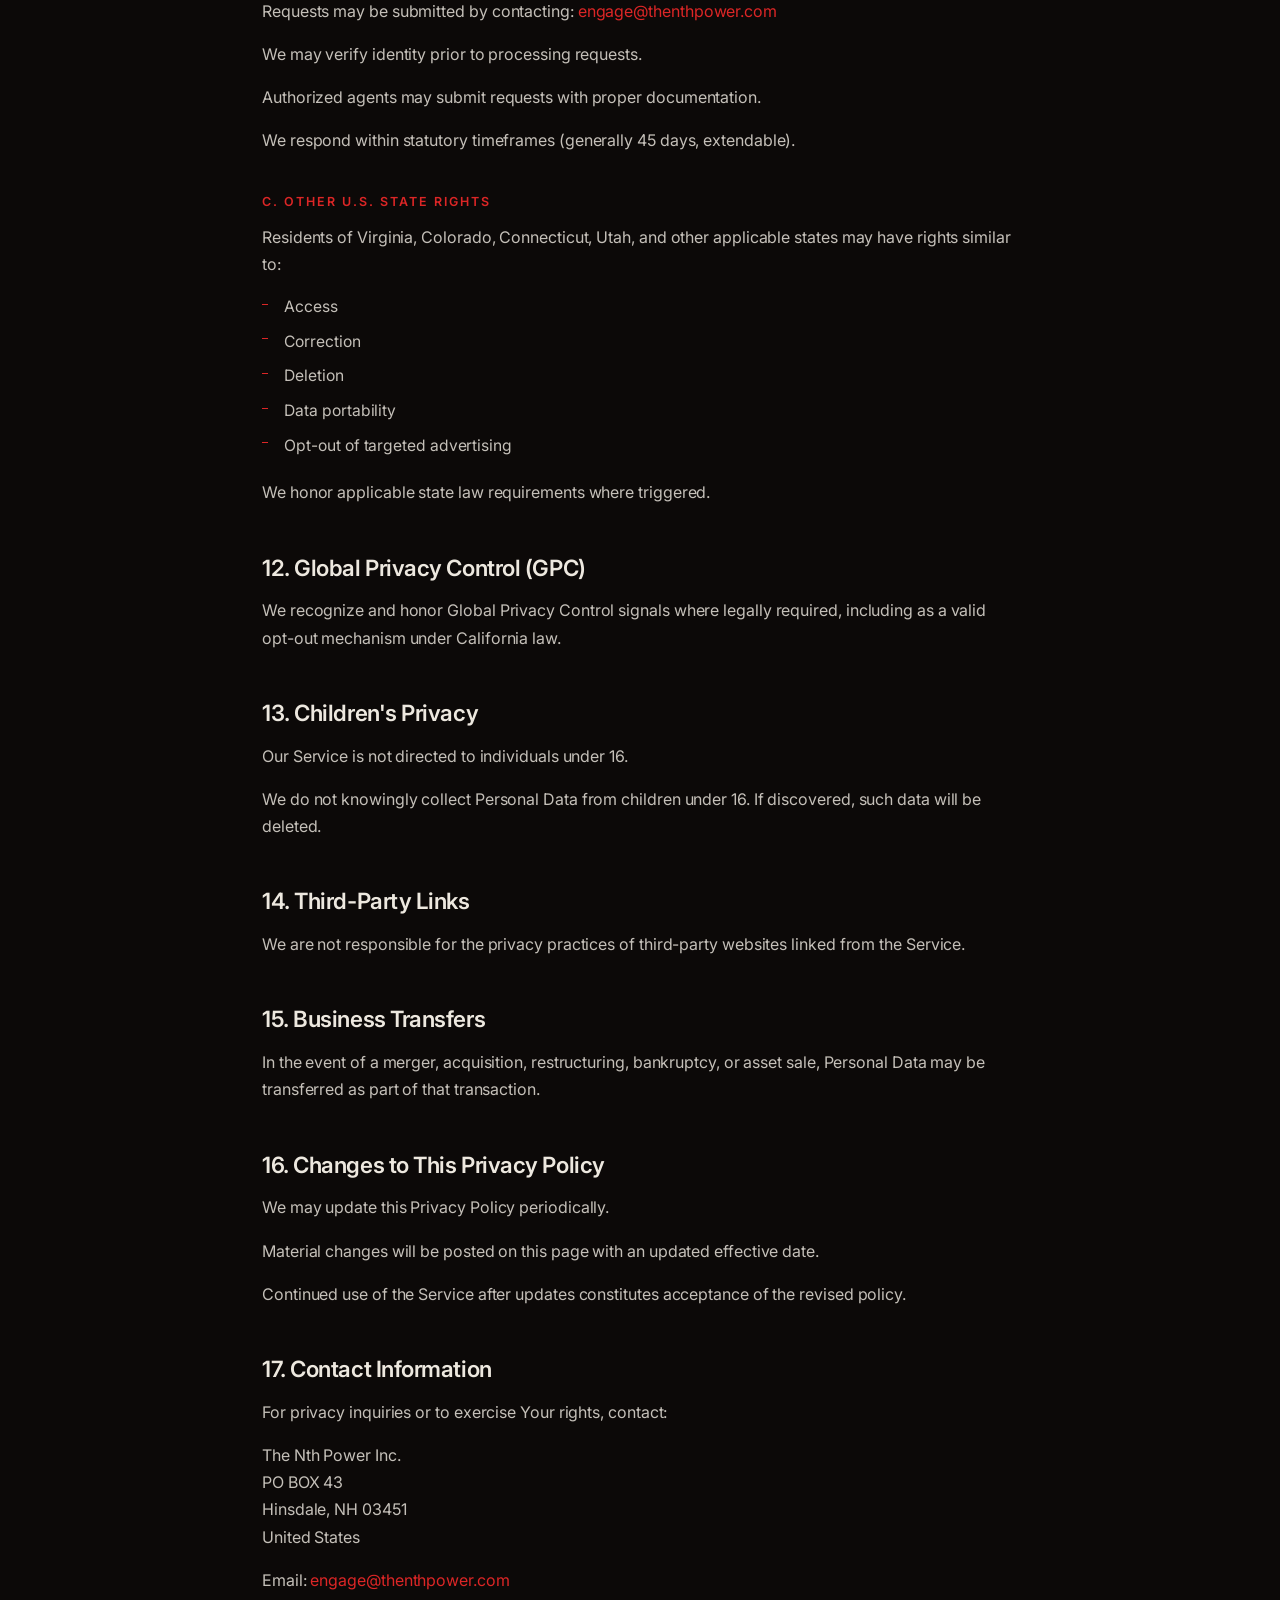
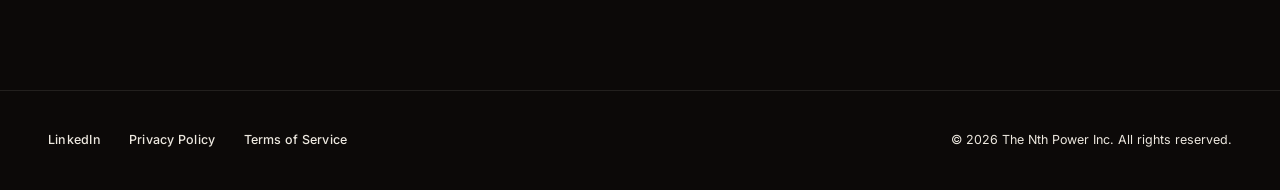
==== commit 51bf5fa1: "Add files via upload" ====
--- a/privacy-policy.html
+++ b/privacy-policy.html
@@ -2,15 +2,7 @@
 <html lang="en">
 
 <head>
-    <!-- Google tag (gtag.js) -->
-    <script async src="https://www.googletagmanager.com/gtag/js?id=G-NT3927W515"></script>
-    <script>
-      window.dataLayer = window.dataLayer || [];
-      function gtag(){dataLayer.push(arguments);}
-      gtag('js', new Date());
-
-      gtag('config', 'G-NT3927W515');
-    </script>
+    <script defer src="https://cloud.umami.is/script.js" data-website-id="79112b8f-a42d-4f1b-b0c6-0fa9afbe9d6b"></script>
     <meta charset="UTF-8">
     <meta name="viewport" content="width=device-width, initial-scale=1.0">
     <meta name="robots" content="noindex, follow">
@@ -143,11 +135,17 @@
 </head>
 
 <body>
+    <nav class="nav" id="nav">
+        <a href="https://thenthpower.com" target="_blank" rel="noopener" class="nav-logo-link" aria-label="The Nth Power">
+            <img src="img/The-Nth-Power-Logo.png" alt="The Nth Power" class="nav-logo">
+        </a>
+        <a href="request-demo.html" class="nav-cta">Request a Demo &nearr;</a>
+    </nav>
+
     <main class="legal-page">
-        <a href="index.html" class="back-link">&larr; Return to Ntelligence</a>
 
         <h1>Privacy Policy</h1>
-        <span class="last-updated">Last Updated: April 27, 2026</span>
+        <span class="last-updated">Last Updated: May 13, 2026</span>
 
         <p>This Privacy Policy describes how The Nth Power Inc., PO BOX 43, Hinsdale, NH 03451, United States of America (&ldquo;Company,&rdquo; &ldquo;We,&rdquo; &ldquo;Us,&rdquo; or &ldquo;Our&rdquo;) collects, uses, discloses, transfers, and protects Personal Data in connection with ntelligence.ai (the &ldquo;Website&rdquo;) and the Ntelligence platform and related services (collectively, the &ldquo;Service&rdquo;).</p>
 
@@ -244,30 +242,19 @@
         <p>You may withdraw consent at any time.</p>
 
         <h2>6. Cookies and Tracking Technologies</h2>
-        <p>We use cookies, pixels, analytics tools, and similar technologies.</p>
-        <p>Cookies may be:</p>
-        <ul>
-            <li>Essential (strictly necessary)</li>
-            <li>Functional</li>
-            <li>Analytics</li>
-            <li>Advertising (where applicable and lawful)</li>
-        </ul>
-        <p>Where required by law, non-essential cookies are deployed only with Your consent.</p>
-        <p>You may control cookies through:</p>
-        <ul>
-            <li>Browser settings</li>
-            <li>Cookie consent tools</li>
-            <li>Global Privacy Control (GPC) signals (California residents)</li>
-        </ul>
-        <p>We do not currently respond to &ldquo;Do Not Track&rdquo; signals due to lack of uniform standards.</p>
+        <p>This Website does not use cookies. We use <strong>Umami</strong>, a privacy-focused, cookieless analytics platform, to understand how visitors use the Website. Umami does not collect personally identifiable information, does not use cookies, and does not track users across websites. All data is aggregated and anonymous.</p>
+        <p>We use <strong>Formspree</strong> to process form submissions (such as demo requests and contact inquiries). Formspree receives only the data You submit through the form (e.g., name, email, company) and does not set cookies on Your device.</p>
+        <p>Because we do not deploy cookies or similar client-side tracking technologies, no cookie consent banner is required. However, You may still control browser-level settings as You see fit.</p>
+        <p>We honor Global Privacy Control (GPC) signals where legally required, including as a valid opt-out mechanism under California law.</p>
 
         <h2>7. Disclosure of Personal Data</h2>
         <p>We may disclose Personal Data to:</p>
         <ul>
-            <li>Service Providers (hosting, analytics, infrastructure)</li>
+            <li><strong>Umami</strong> (cookieless, privacy-focused website analytics)</li>
+            <li><strong>Formspree</strong> (form submission processing)</li>
+            <li><strong>Network Solutions</strong> (domain registration and hosting infrastructure)</li>
             <li>Professional advisors (legal, accounting)</li>
             <li>Affiliates and corporate entities</li>
-            <li>Business partners (where lawful)</li>
             <li>Government authorities where legally required</li>
             <li>Successors in connection with mergers, acquisitions, or asset transfers</li>
         </ul>
@@ -385,6 +372,16 @@
         </p>
         <p>Email: <a href="mailto:engage@thenthpower.com">engage@thenthpower.com</a></p>
     </main>
+
+    <footer class="footer">
+
+        <nav class="footer-links" aria-label="Footer">
+            <a href="https://www.linkedin.com/company/the-nth-power-inc." target="_blank" rel="noopener">LinkedIn</a>
+            <a href="privacy-policy.html">Privacy Policy</a>
+            <a href="terms-of-service.html">Terms of Service</a>
+        </nav>
+        <p class="footer-copy">&copy; 2026 The Nth Power Inc. All rights reserved.</p>
+    </footer>
 </body>
 
 </html>
--- a/css/style.css
+++ b/css/style.css
@@ -1,5 +1,5 @@
 /* ================================================
-   NTELLIGENCE — ENTERPRISE
+   NTELLIGENCE - ENTERPRISE
    Font: Inter (single family, weights 400–800)
    ================================================ */
 
@@ -152,13 +152,14 @@
     background: var(--line);
 }
 
-.hero-rule span {
+.hero-rule-text {
     font-size: 0.7rem;
     font-weight: 500;
     letter-spacing: 0.18em;
-    color: var(--muted);
+    color: var(--text);
     white-space: nowrap;
     text-transform: uppercase;
+    margin: 0;
 }
 
 .scroll-hint {
@@ -234,13 +235,13 @@
     margin-top: 1.25rem;
 }
 
-/* ─── THE SEAM — main showcase ──────────────── */
+/* ─── THE SEAM - main showcase ──────────────── */
 
 .seam {
     border-top: 1px solid var(--line);
 }
 
-/* ── Bridge diagram — centerpiece ── */
+/* ── Bridge diagram - centerpiece ── */
 
 .bridge-diagram {
     display: grid;
@@ -387,7 +388,7 @@
     letter-spacing: -0.01em;
 }
 
-/* ── Tech carousel — breadth of integration ── */
+/* ── Tech carousel - breadth of integration ── */
 
 .tech-marquee {
     margin: 4rem 0 1rem;
@@ -463,7 +464,7 @@
     opacity: 0.95;
 }
 
-/* ── Seam values — 3 selling features ── */
+/* ── Seam values - 3 selling features ── */
 
 .seam-values {
     display: grid;
@@ -494,7 +495,7 @@
     color: var(--muted);
 }
 
-/* ─── OFFERING — capability cards ──────────── */
+/* ─── OFFERING - capability cards ──────────── */
 
 .offering-grid {
     display: grid;
@@ -536,7 +537,7 @@
     margin: 0;
 }
 
-/* ─── OUTCOMES — numeric callouts ──────────── */
+/* ─── OUTCOMES - numeric callouts ──────────── */
 
 .outcomes-grid {
     display: grid;
@@ -591,7 +592,7 @@
     margin: 0;
 }
 
-/* ─── WHY US — typographic, with one earned anchor ─── */
+/* ─── WHY US - typographic, with one earned anchor ─── */
 
 .why-us-layout {
     display: grid;
@@ -689,8 +690,8 @@
 }
 
 .footer-logo {
-    height: 18px;
-    opacity: 0.45;
+    height: 32px;
+    opacity: 1;
     object-fit: contain;
 }
 
@@ -698,7 +699,7 @@
     font-size: 0.78rem;
     font-weight: 400;
     letter-spacing: 0;
-    color: var(--subtle);
+    color: var(--text);
 }
 
 .footer-links {
@@ -711,47 +712,152 @@
 .footer-links a {
     font-size: 0.78rem;
     font-weight: 500;
-    color: var(--muted);
+    color: var(--text);
     text-decoration: none;
     letter-spacing: 0.02em;
-    transition: color 0.25s;
+    transition: color 0.25s, opacity 0.25s;
 }
 
 .footer-links a:hover {
-    color: var(--text);
+    color: var(--accent);
+    opacity: 0.95;
 }
 
 /* ─── RESPONSIVE ───────────────────────────── */
 
 @media (max-width: 980px) {
+    /* ── Mobile bridge - compact, one-screen, vertical flow ── */
     .bridge-diagram {
         grid-template-columns: 1fr;
         gap: 0;
-        margin: 4rem 0 3.5rem;
-    }
+        margin: 3rem 0 2.5rem;
+        max-width: 480px;
+        margin-left: auto;
+        margin-right: auto;
+    }
+
+    /* Side cards - slim banners with inline · separated items */
     .bridge-side {
+        padding: 1rem 1.25rem 1.1rem;
+        text-align: center;
+        background: rgba(255, 255, 255, 0.018);
         border: 1px solid var(--line);
     }
-    .bridge-side:first-child,
-    .bridge-side:last-child {
-        border-left: 1px solid var(--line);
-        border-right: 1px solid var(--line);
-    }
+    .bridge-side:first-child  { border-radius: 6px 6px 0 0; }
+    .bridge-side:last-child   { border-radius: 0 0 6px 6px; }
+
+    .bridge-label {
+        font-size: 0.66rem;
+        margin: 0 0 0.7rem;
+        padding-bottom: 0.5rem;
+        letter-spacing: 0.24em;
+        border-bottom: 1px solid var(--line);
+    }
+
+    .bridge-list {
+        display: flex;
+        flex-wrap: wrap;
+        justify-content: center;
+        gap: 0.35rem 0;
+    }
+    .bridge-list li {
+        display: inline-flex;
+        align-items: center;
+        border: none;
+        padding: 0;
+        font-size: 0.78rem;
+        font-weight: 400;
+        color: var(--text-soft, rgba(237, 232, 223, 0.78));
+        line-height: 1.4;
+    }
+    .bridge-list li:not(:last-child)::after {
+        content: '\00B7';
+        margin: 0 0.55rem;
+        color: var(--accent);
+        font-weight: 700;
+        opacity: 0.7;
+    }
+
+    /* Flow column - vertical with arrows around center */
     .bridge-flow {
-        flex-direction: row;
-        padding: 1rem;
-        gap: 1rem;
+        flex-direction: column;
+        padding: 0;
+        gap: 0;
+    }
+
+    .flow-arrow {
+        display: flex;
+        flex-direction: column;
+        align-items: center;
         justify-content: center;
+        height: 2rem;
+        width: 100%;
+        gap: 0;
+        padding: 0;
+    }
+
+    .flow-line {
+        width: 1px;
+        height: 100%;
+        background: linear-gradient(to bottom,
+            rgba(220, 38, 38, 0.05),
+            var(--accent),
+            rgba(220, 38, 38, 0.05));
+        flex: 1;
+    }
+    .flow-arrow-bottom .flow-line {
+        background: linear-gradient(to top,
+            rgba(220, 38, 38, 0.05),
+            var(--accent),
+            rgba(220, 38, 38, 0.05));
+    }
+
+    .flow-tip {
+        font-size: 1rem;
+        line-height: 0;
+        transform: rotate(90deg);
+        margin: -0.15rem 0;
+    }
+
+    /* Ntelligence center - the focal point */
+    .bridge-center {
+        flex: none;
+        max-width: 100%;
+        padding: 1.5rem 1.5rem 1.4rem;
+        border-radius: 8px;
+        /* slightly stronger glow on mobile so it pops as the focal point */
+        animation-duration: 3.5s;
+    }
+
+    .bridge-label-center {
+        font-size: 0.72rem;
+        margin: 0 0 1rem;
+        padding-bottom: 0.7rem;
+        letter-spacing: 0.26em;
+    }
+
+    .bridge-actions {
+        display: flex;
+        flex-wrap: wrap;
+        justify-content: center;
+        gap: 0.3rem 0;
+    }
+    .bridge-actions li {
+        display: inline-flex;
         align-items: center;
-    }
-    .flow-arrow {
-        display: none;
-    }
-    .bridge-center {
-        flex: 1;
-        max-width: 100%;
-    }
-
+        font-size: 1rem;
+        font-weight: 600;
+        padding: 0;
+        line-height: 1.3;
+    }
+    .bridge-actions li:not(:last-child)::after {
+        content: '\00B7';
+        margin: 0 0.6rem;
+        color: var(--accent);
+        font-weight: 700;
+    }
+
+    /* Seam values stack vertically below diagram */
     .seam-values {
         grid-template-columns: 1fr;
         gap: 1.5rem;
@@ -778,7 +884,7 @@
     .hero-sub { margin-bottom: 2rem; font-size: 0.95rem; }
     .rule-line { width: 36px; }
     .hero-rule { gap: 1rem; }
-    .hero-rule span { font-size: 0.62rem; }
+    .hero-rule-text { font-size: 0.62rem; }
 
     .section { padding: 5rem 0; }
     .section-inner { padding: 0 1.5rem; }
@@ -812,7 +918,7 @@
 
     .cta-button { font-size: 0.88rem; padding: 0.95rem 2rem; }
 
-    /* Tech carousel — tighter on mobile */
+    /* Tech carousel - tighter on mobile */
     .tech-marquee { margin: 2.5rem 0 0.5rem; padding-top: 2.5rem; }
     .tech-marquee-label { font-size: 0.62rem; margin-bottom: 1.5rem; }
     .marquee-track { gap: 2.75rem; animation-duration: 26s; }
@@ -830,6 +936,11 @@
 @media (max-width: 480px) {
     .section-headline { font-size: clamp(1.7rem, 9vw, 2.2rem); }
     .outcome-num { font-size: clamp(2.1rem, 11vw, 3rem); }
-    .bridge-side { padding: 2rem 1.5rem; }
-    .bridge-flow { flex-direction: column; }
-}
+
+    /* tighter spacing for narrow phones */
+    .bridge-list li { font-size: 0.74rem; }
+    .bridge-list li:not(:last-child)::after { margin: 0 0.45rem; }
+    .bridge-actions li { font-size: 0.94rem; }
+    .bridge-actions li:not(:last-child)::after { margin: 0 0.5rem; }
+    .bridge-center { padding: 1.25rem 1.25rem 1.15rem; }
+}
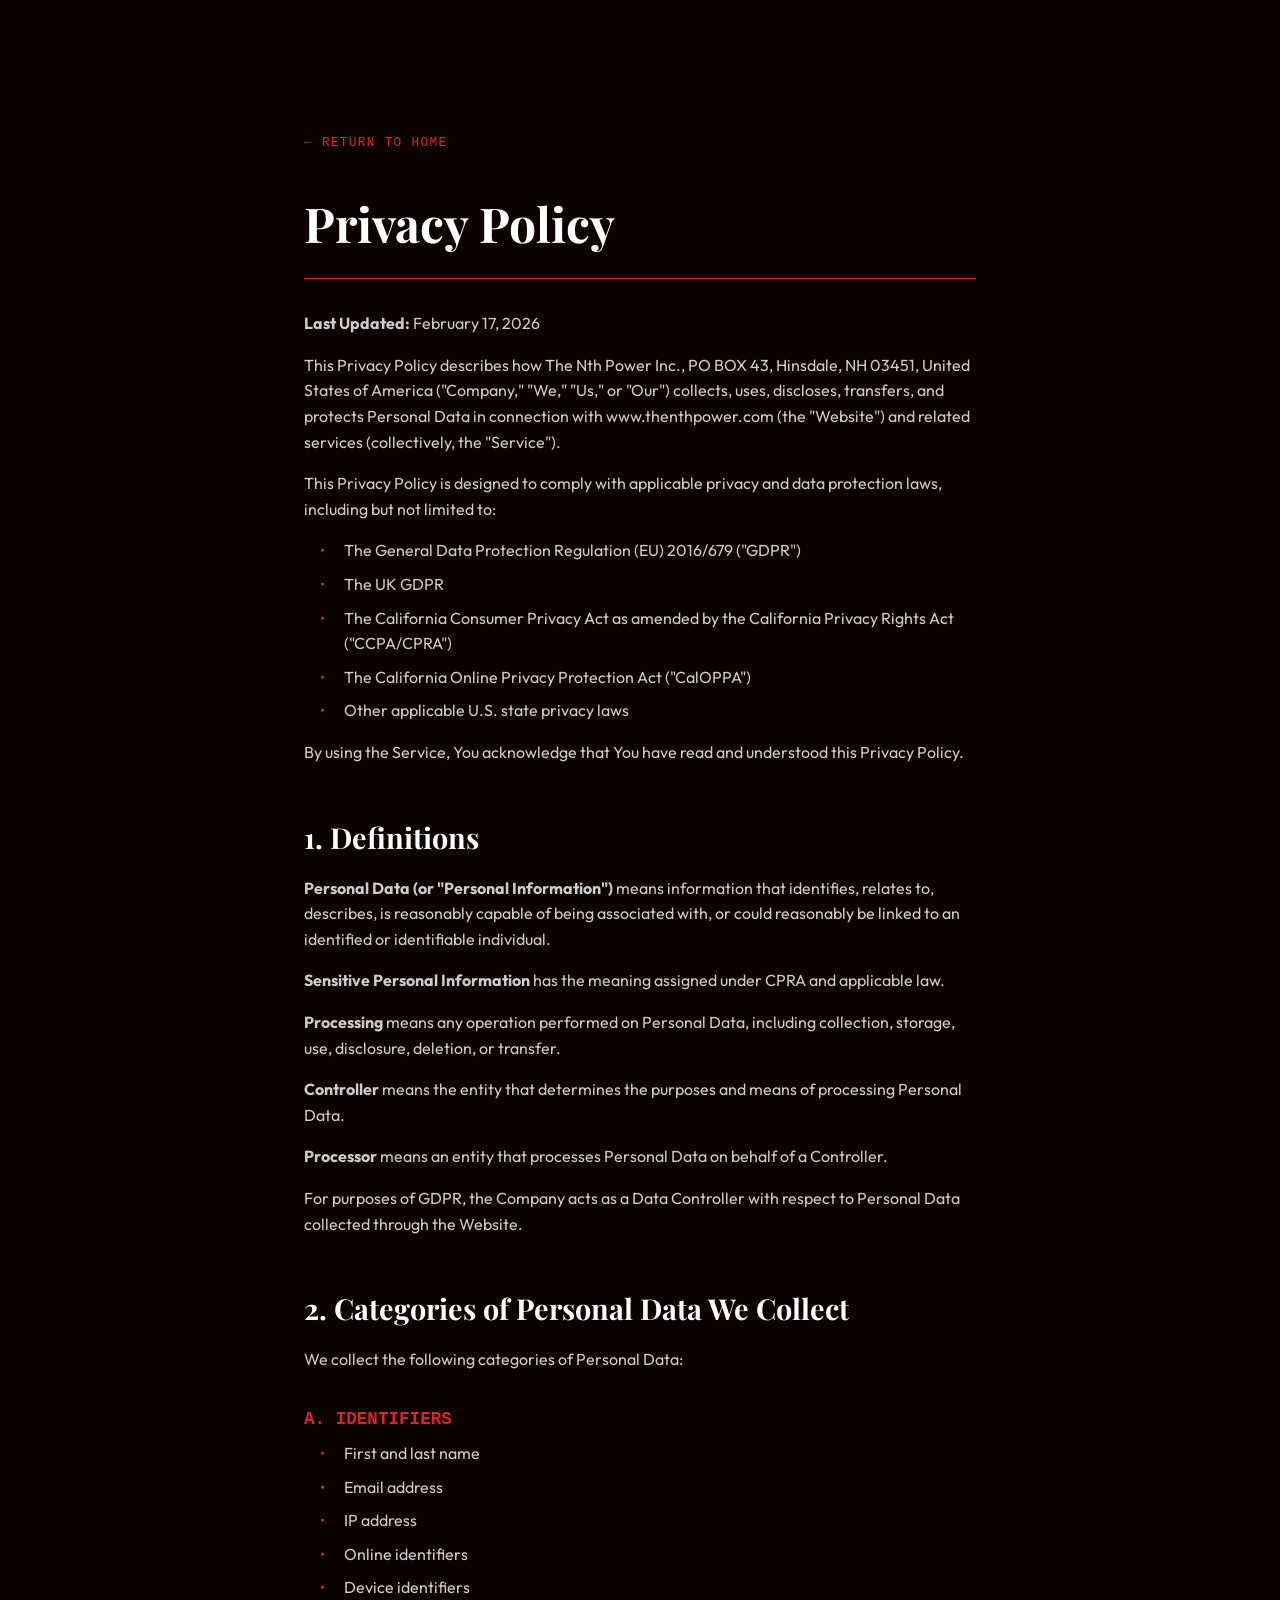
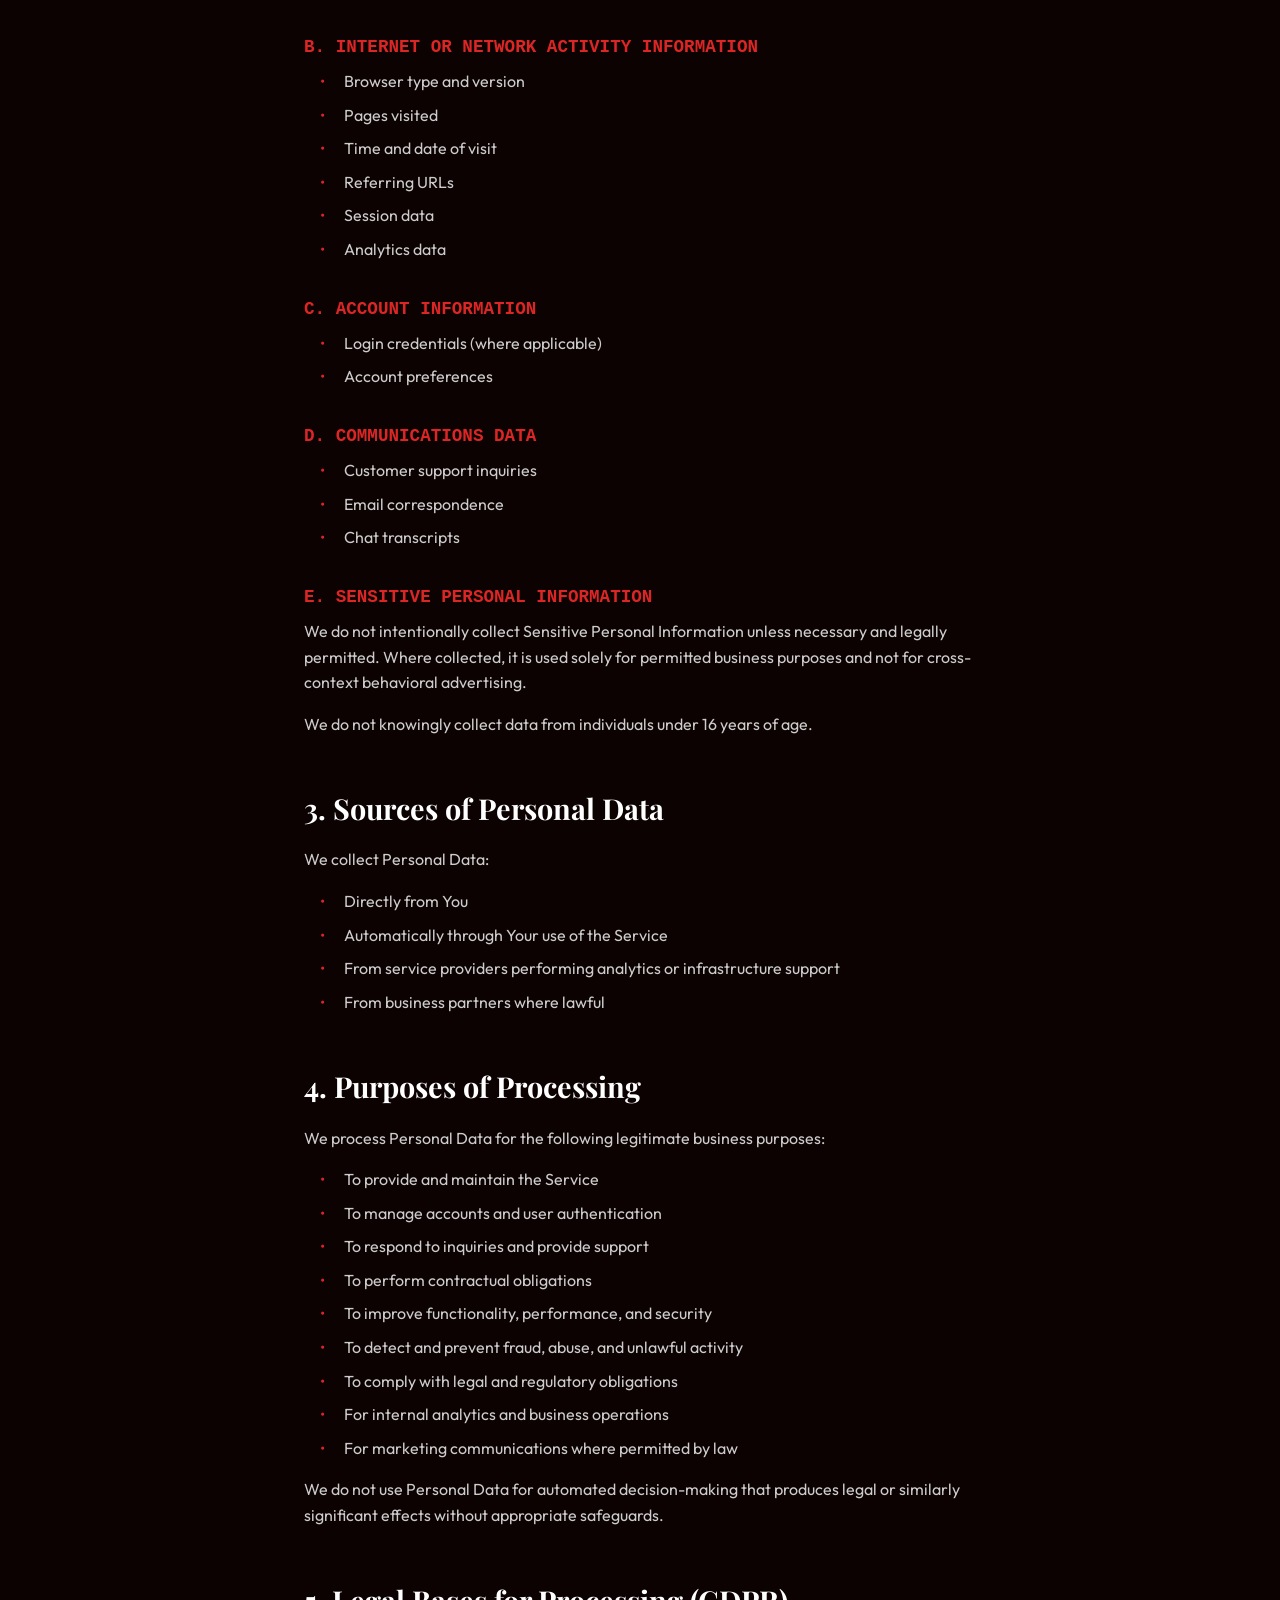
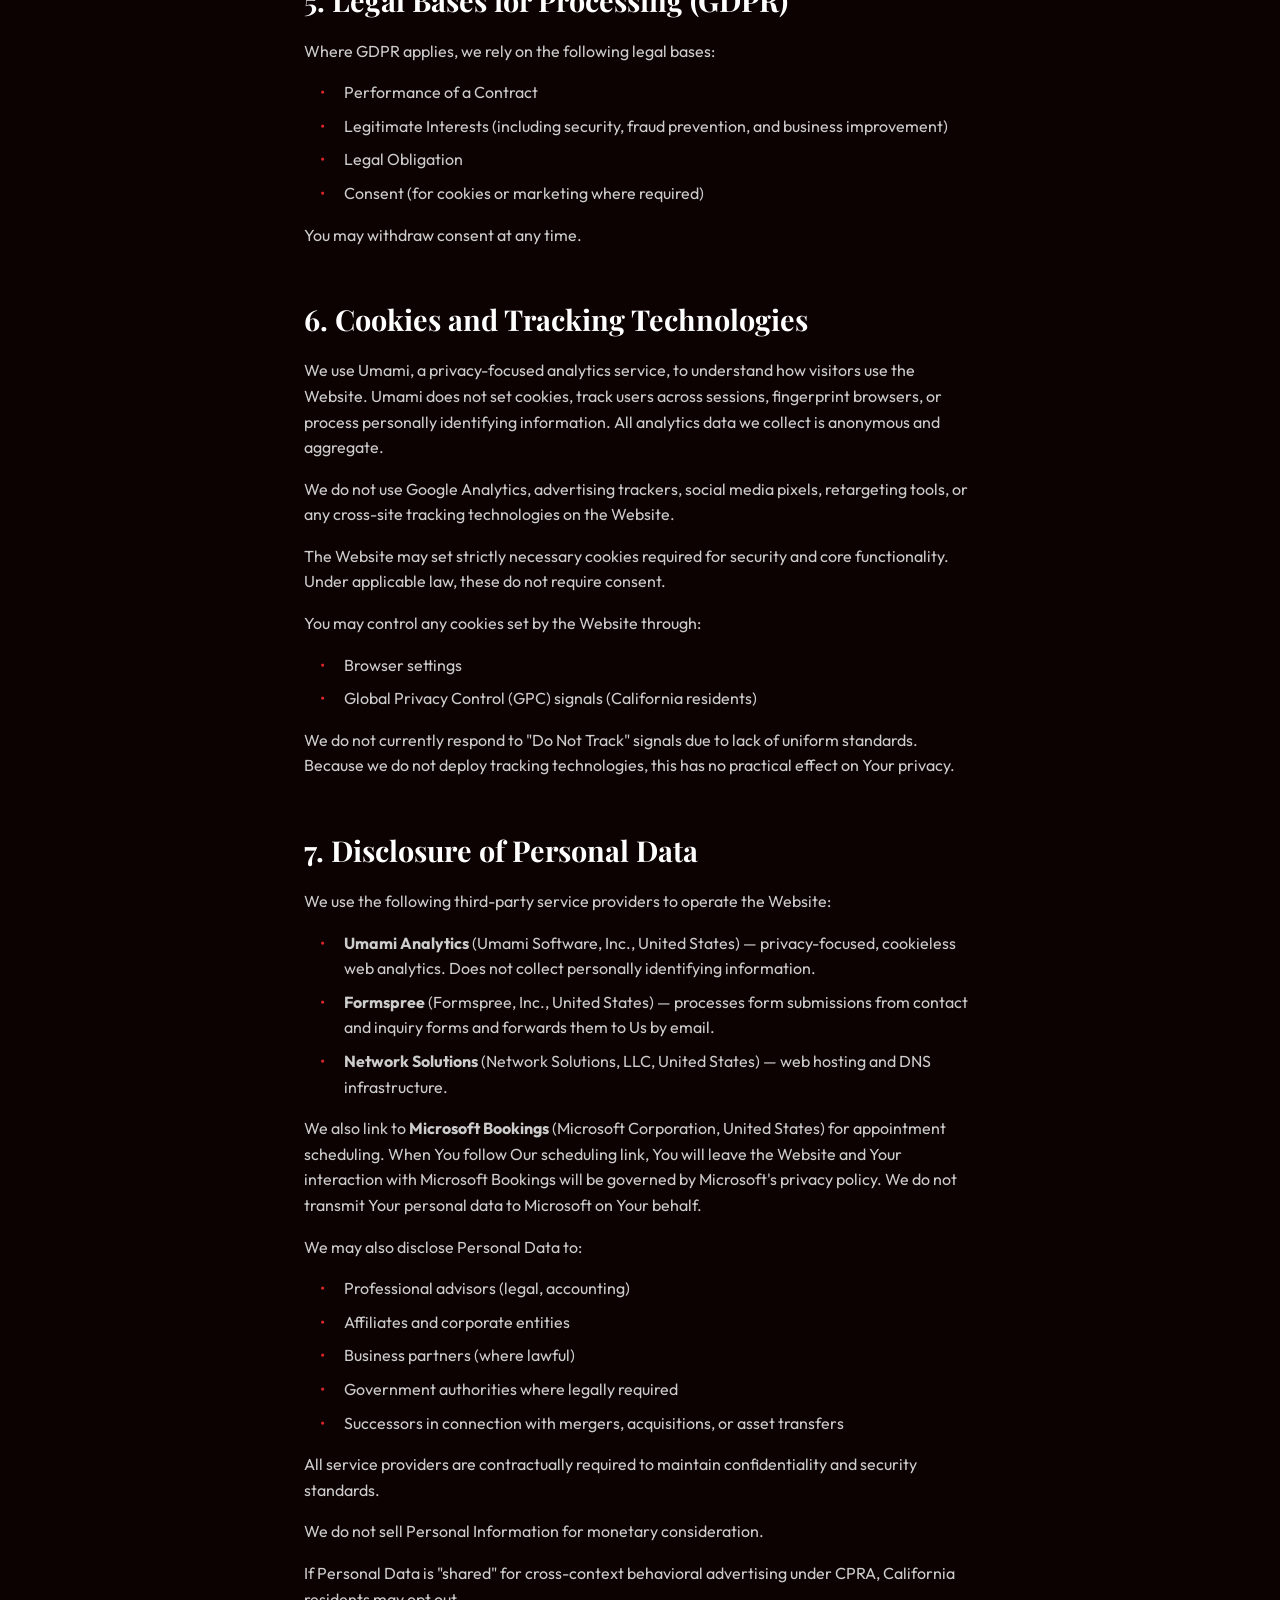
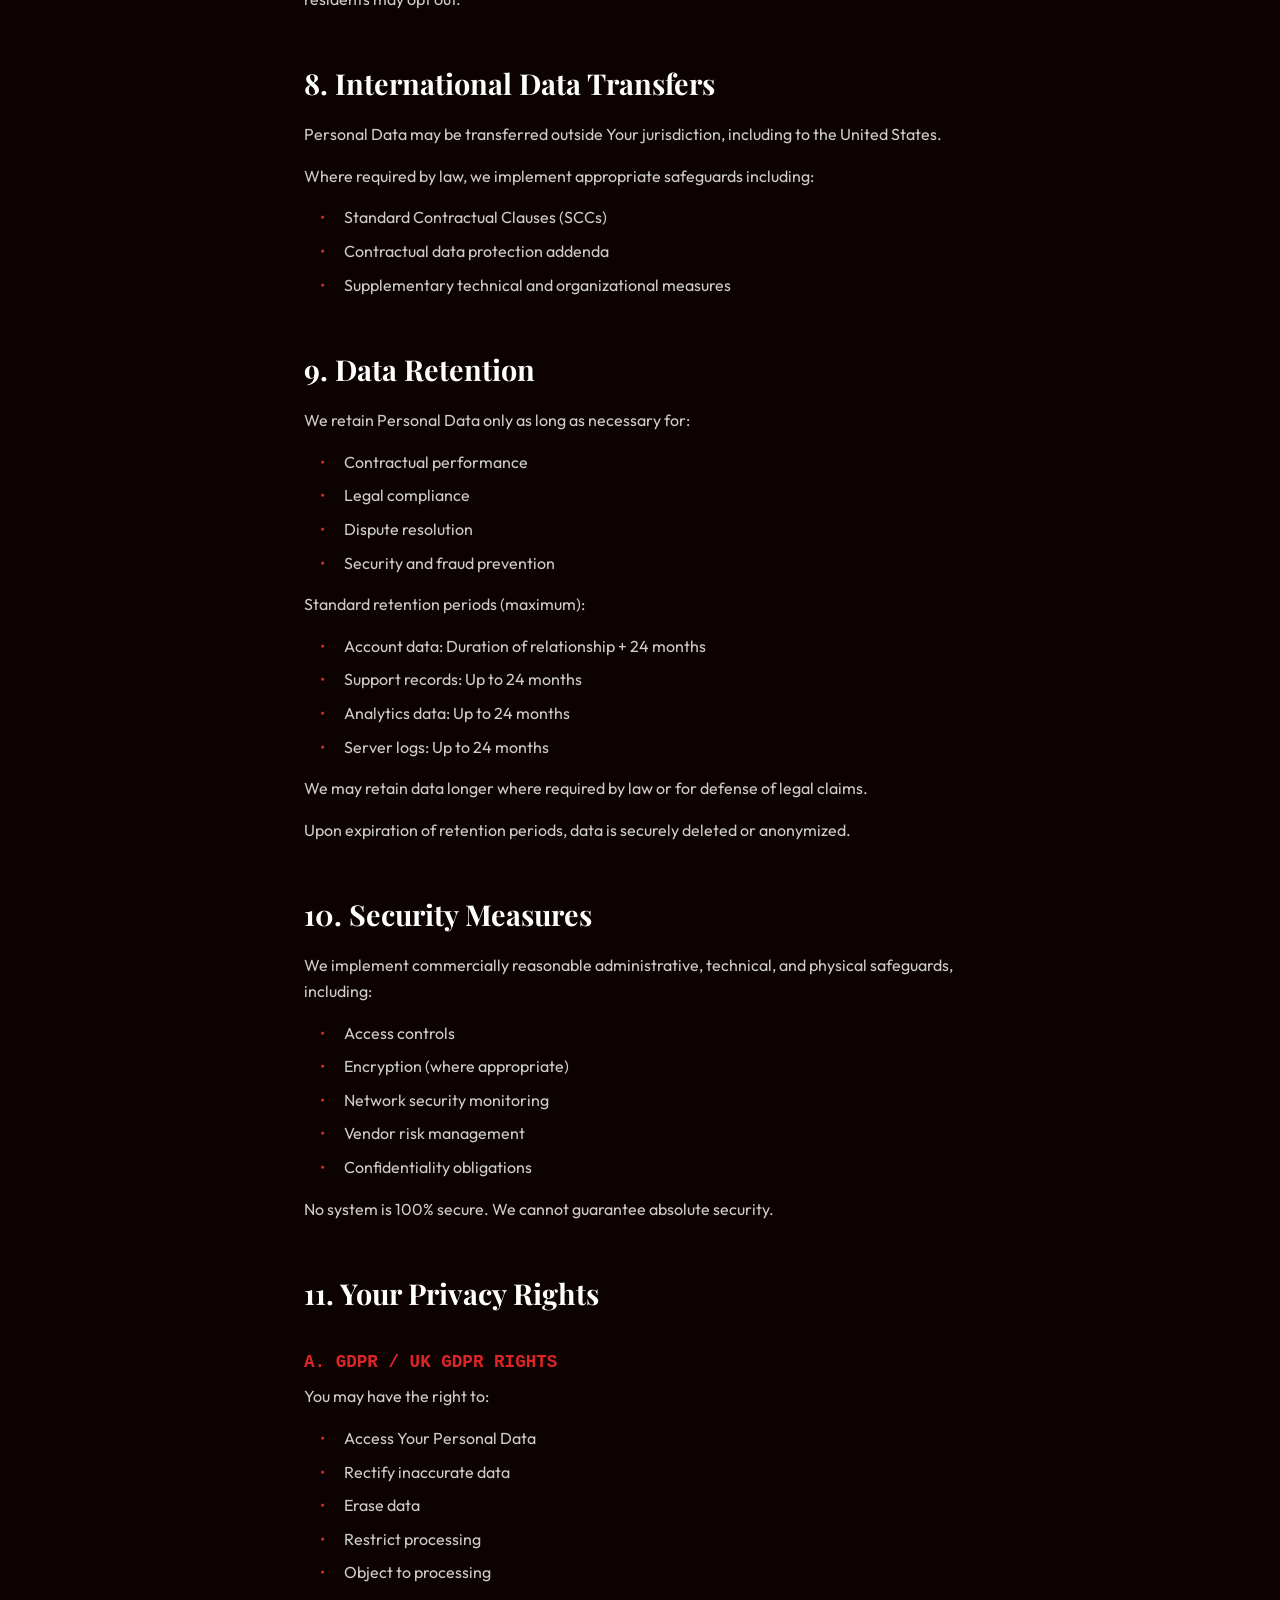
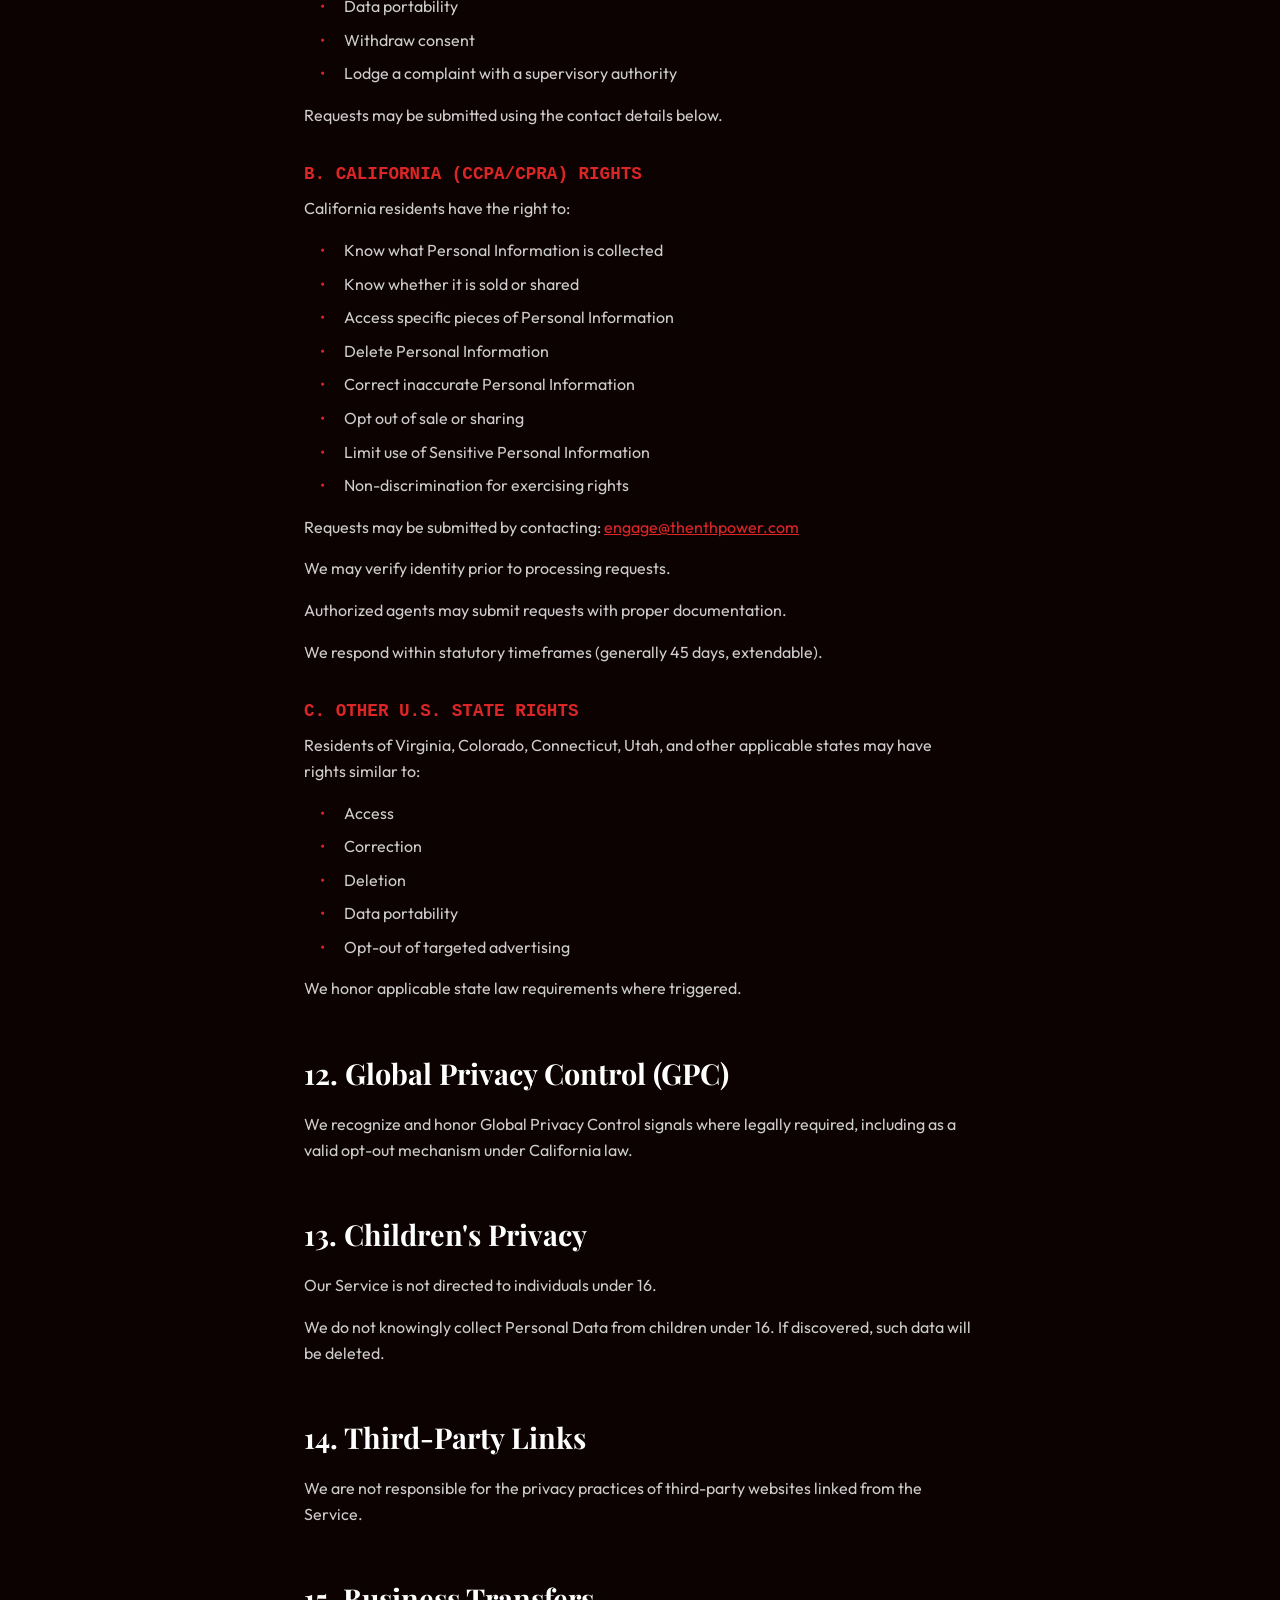
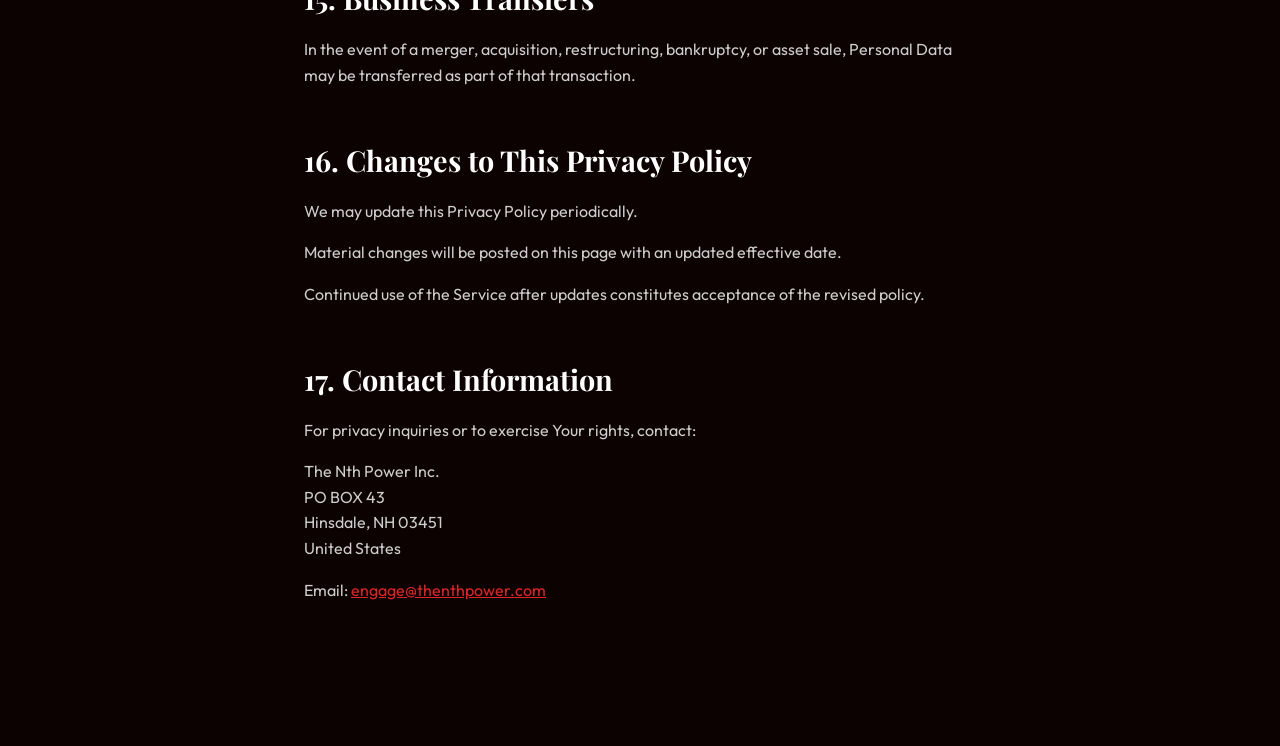
==== commit 90bd209f: "Add files via upload" ====
--- a/privacy-policy.html
+++ b/privacy-policy.html
@@ -1,387 +1,362 @@
-<!DOCTYPE html>
-<html lang="en">
-
-<head>
-    <script defer src="https://cloud.umami.is/script.js" data-website-id="79112b8f-a42d-4f1b-b0c6-0fa9afbe9d6b"></script>
-    <meta charset="UTF-8">
-    <meta name="viewport" content="width=device-width, initial-scale=1.0">
-    <meta name="robots" content="noindex, follow">
-    <meta name="description" content="Privacy Policy for Ntelligence, a product of The Nth Power Inc. Learn how we collect, use, and protect your personal data in compliance with GDPR, CCPA, and other applicable regulations.">
-    <link rel="canonical" href="https://ntelligence.ai/privacy-policy">
-    <title>Privacy Policy | Ntelligence</title>
-    <link rel="preconnect" href="https://fonts.googleapis.com">
-    <link rel="preconnect" href="https://fonts.gstatic.com" crossorigin>
-    <link href="https://fonts.googleapis.com/css2?family=Inter:wght@400;500;600;700;800&display=swap" rel="stylesheet">
-    <link rel="stylesheet" href="css/style.css">
-    <link rel="icon" type="image/png" href="img/The-Nth-Power-Favicon.png">
-    <style>
-        .legal-page {
-            max-width: 820px;
-            margin: 0 auto;
-            padding: 7rem 2rem 5rem;
-            color: var(--text-soft, rgba(237, 232, 223, 0.85));
-            line-height: 1.7;
-        }
-
-        .legal-page h1 {
-            font-size: clamp(2.2rem, 5vw, 3.2rem);
-            font-weight: 700;
-            line-height: 1.05;
-            letter-spacing: -0.03em;
-            color: var(--text);
-            margin-bottom: 1.25rem;
-            padding-bottom: 1.5rem;
-            border-bottom: 1px solid var(--accent);
-        }
-
-        .legal-page h2 {
-            font-size: 1.4rem;
-            font-weight: 600;
-            line-height: 1.2;
-            letter-spacing: -0.02em;
-            color: var(--text);
-            margin-top: 3rem;
-            margin-bottom: 1rem;
-        }
-
-        .legal-page h3 {
-            font-size: 0.78rem;
-            font-weight: 600;
-            letter-spacing: 0.16em;
-            text-transform: uppercase;
-            color: var(--accent);
-            margin-top: 2.25rem;
-            margin-bottom: 0.75rem;
-        }
-
-        .legal-page p {
-            font-size: 1rem;
-            font-weight: 400;
-            margin-bottom: 1rem;
-            color: var(--text-soft, rgba(237, 232, 223, 0.82));
-        }
-
-        .legal-page strong {
-            color: var(--text);
-            font-weight: 600;
-        }
-
-        .legal-page ul {
-            list-style: none;
-            padding-left: 0;
-            margin-bottom: 1.25rem;
-        }
-
-        .legal-page li {
-            position: relative;
-            padding-left: 1.4rem;
-            margin-bottom: 0.5rem;
-            color: var(--text-soft, rgba(237, 232, 223, 0.82));
-            font-size: 0.98rem;
-        }
-
-        .legal-page li::before {
-            content: '';
-            position: absolute;
-            left: 0;
-            top: 0.6em;
-            width: 6px;
-            height: 1px;
-            background: var(--accent);
-        }
-
-        .legal-page a {
-            color: var(--accent);
-            text-decoration: none;
-            transition: opacity 0.25s;
-        }
-
-        .legal-page a:hover {
-            opacity: 0.8;
-            text-decoration: underline;
-        }
-
-        .legal-page .last-updated {
-            display: block;
-            font-size: 0.75rem;
-            font-weight: 500;
-            letter-spacing: 0.18em;
-            text-transform: uppercase;
-            color: var(--muted);
-            margin-bottom: 3rem;
-        }
-
-        .back-link {
-            display: inline-block;
-            margin-bottom: 2.5rem;
-            color: var(--accent);
-            text-decoration: none;
-            font-size: 0.78rem;
-            font-weight: 500;
-            letter-spacing: 0.18em;
-            text-transform: uppercase;
-            transition: opacity 0.25s, gap 0.25s;
-        }
-
-        .back-link:hover {
-            opacity: 0.8;
-        }
-
-        @media (max-width: 700px) {
-            .legal-page { padding: 5.5rem 1.25rem 4rem; }
-            .legal-page h2 { font-size: 1.2rem; }
-        }
-    </style>
-</head>
-
-<body>
-    <nav class="nav" id="nav">
-        <a href="https://thenthpower.com" target="_blank" rel="noopener" class="nav-logo-link" aria-label="The Nth Power">
-            <img src="img/The-Nth-Power-Logo.png" alt="The Nth Power" class="nav-logo">
-        </a>
-        <a href="request-demo.html" class="nav-cta">Request a Demo &nearr;</a>
-    </nav>
-
-    <main class="legal-page">
-
-        <h1>Privacy Policy</h1>
-        <span class="last-updated">Last Updated: May 13, 2026</span>
-
-        <p>This Privacy Policy describes how The Nth Power Inc., PO BOX 43, Hinsdale, NH 03451, United States of America (&ldquo;Company,&rdquo; &ldquo;We,&rdquo; &ldquo;Us,&rdquo; or &ldquo;Our&rdquo;) collects, uses, discloses, transfers, and protects Personal Data in connection with ntelligence.ai (the &ldquo;Website&rdquo;) and the Ntelligence platform and related services (collectively, the &ldquo;Service&rdquo;).</p>
-
-        <p>This Privacy Policy is designed to comply with applicable privacy and data protection laws, including but not limited to:</p>
-        <ul>
-            <li>The General Data Protection Regulation (EU) 2016/679 (&ldquo;GDPR&rdquo;)</li>
-            <li>The UK GDPR</li>
-            <li>The California Consumer Privacy Act as amended by the California Privacy Rights Act (&ldquo;CCPA/CPRA&rdquo;)</li>
-            <li>The California Online Privacy Protection Act (&ldquo;CalOPPA&rdquo;)</li>
-            <li>Other applicable U.S. state privacy laws</li>
-        </ul>
-
-        <p>By using the Service, You acknowledge that You have read and understood this Privacy Policy.</p>
-
-        <h2>1. Definitions</h2>
-        <p><strong>Personal Data (or &ldquo;Personal Information&rdquo;)</strong> means information that identifies, relates to, describes, is reasonably capable of being associated with, or could reasonably be linked to an identified or identifiable individual.</p>
-        <p><strong>Sensitive Personal Information</strong> has the meaning assigned under CPRA and applicable law.</p>
-        <p><strong>Processing</strong> means any operation performed on Personal Data, including collection, storage, use, disclosure, deletion, or transfer.</p>
-        <p><strong>Controller</strong> means the entity that determines the purposes and means of processing Personal Data.</p>
-        <p><strong>Processor</strong> means an entity that processes Personal Data on behalf of a Controller.</p>
-        <p>For purposes of GDPR, the Company acts as a Data Controller with respect to Personal Data collected through the Website.</p>
-
-        <h2>2. Categories of Personal Data We Collect</h2>
-        <p>We collect the following categories of Personal Data:</p>
-
-        <h3>A. Identifiers</h3>
-        <ul>
-            <li>First and last name</li>
-            <li>Email address</li>
-            <li>IP address</li>
-            <li>Online identifiers</li>
-            <li>Device identifiers</li>
-        </ul>
-
-        <h3>B. Internet or Network Activity Information</h3>
-        <ul>
-            <li>Browser type and version</li>
-            <li>Pages visited</li>
-            <li>Time and date of visit</li>
-            <li>Referring URLs</li>
-            <li>Session data</li>
-            <li>Analytics data</li>
-        </ul>
-
-        <h3>C. Account Information</h3>
-        <ul>
-            <li>Login credentials (where applicable)</li>
-            <li>Account preferences</li>
-        </ul>
-
-        <h3>D. Communications Data</h3>
-        <ul>
-            <li>Customer support inquiries</li>
-            <li>Email correspondence</li>
-            <li>Chat transcripts</li>
-        </ul>
-
-        <h3>E. Sensitive Personal Information</h3>
-        <p>We do not intentionally collect Sensitive Personal Information unless necessary and legally permitted. Where collected, it is used solely for permitted business purposes and not for cross-context behavioral advertising.</p>
-        <p>We do not knowingly collect data from individuals under 16 years of age.</p>
-
-        <h2>3. Sources of Personal Data</h2>
-        <p>We collect Personal Data:</p>
-        <ul>
-            <li>Directly from You</li>
-            <li>Automatically through Your use of the Service</li>
-            <li>From service providers performing analytics or infrastructure support</li>
-            <li>From business partners where lawful</li>
-        </ul>
-
-        <h2>4. Purposes of Processing</h2>
-        <p>We process Personal Data for the following legitimate business purposes:</p>
-        <ul>
-            <li>To provide and maintain the Service</li>
-            <li>To manage accounts and user authentication</li>
-            <li>To respond to inquiries and provide support</li>
-            <li>To perform contractual obligations</li>
-            <li>To improve functionality, performance, and security</li>
-            <li>To detect and prevent fraud, abuse, and unlawful activity</li>
-            <li>To comply with legal and regulatory obligations</li>
-            <li>For internal analytics and business operations</li>
-            <li>For marketing communications where permitted by law</li>
-        </ul>
-        <p>We do not use Personal Data for automated decision-making that produces legal or similarly significant effects without appropriate safeguards.</p>
-
-        <h2>5. Legal Bases for Processing (GDPR)</h2>
-        <p>Where GDPR applies, we rely on the following legal bases:</p>
-        <ul>
-            <li>Performance of a Contract</li>
-            <li>Legitimate Interests (including security, fraud prevention, and business improvement)</li>
-            <li>Legal Obligation</li>
-            <li>Consent (for cookies or marketing where required)</li>
-        </ul>
-        <p>You may withdraw consent at any time.</p>
-
-        <h2>6. Cookies and Tracking Technologies</h2>
-        <p>This Website does not use cookies. We use <strong>Umami</strong>, a privacy-focused, cookieless analytics platform, to understand how visitors use the Website. Umami does not collect personally identifiable information, does not use cookies, and does not track users across websites. All data is aggregated and anonymous.</p>
-        <p>We use <strong>Formspree</strong> to process form submissions (such as demo requests and contact inquiries). Formspree receives only the data You submit through the form (e.g., name, email, company) and does not set cookies on Your device.</p>
-        <p>Because we do not deploy cookies or similar client-side tracking technologies, no cookie consent banner is required. However, You may still control browser-level settings as You see fit.</p>
-        <p>We honor Global Privacy Control (GPC) signals where legally required, including as a valid opt-out mechanism under California law.</p>
-
-        <h2>7. Disclosure of Personal Data</h2>
-        <p>We may disclose Personal Data to:</p>
-        <ul>
-            <li><strong>Umami</strong> (cookieless, privacy-focused website analytics)</li>
-            <li><strong>Formspree</strong> (form submission processing)</li>
-            <li><strong>Network Solutions</strong> (domain registration and hosting infrastructure)</li>
-            <li>Professional advisors (legal, accounting)</li>
-            <li>Affiliates and corporate entities</li>
-            <li>Government authorities where legally required</li>
-            <li>Successors in connection with mergers, acquisitions, or asset transfers</li>
-        </ul>
-        <p>All service providers are contractually required to maintain confidentiality and security standards.</p>
-        <p>We do not sell Personal Information for monetary consideration.</p>
-        <p>If Personal Data is &ldquo;shared&rdquo; for cross-context behavioral advertising under CPRA, California residents may opt out.</p>
-
-        <h2>8. International Data Transfers</h2>
-        <p>Personal Data may be transferred outside Your jurisdiction, including to the United States.</p>
-        <p>Where required by law, we implement appropriate safeguards including:</p>
-        <ul>
-            <li>Standard Contractual Clauses (SCCs)</li>
-            <li>Contractual data protection addenda</li>
-            <li>Supplementary technical and organizational measures</li>
-        </ul>
-
-        <h2>9. Data Retention</h2>
-        <p>We retain Personal Data only as long as necessary for:</p>
-        <ul>
-            <li>Contractual performance</li>
-            <li>Legal compliance</li>
-            <li>Dispute resolution</li>
-            <li>Security and fraud prevention</li>
-        </ul>
-        <p>Standard retention periods (maximum):</p>
-        <ul>
-            <li>Account data: Duration of relationship + 24 months</li>
-            <li>Support records: Up to 24 months</li>
-            <li>Analytics data: Up to 24 months</li>
-            <li>Server logs: Up to 24 months</li>
-        </ul>
-        <p>We may retain data longer where required by law or for defense of legal claims.</p>
-        <p>Upon expiration of retention periods, data is securely deleted or anonymized.</p>
-
-        <h2>10. Security Measures</h2>
-        <p>We implement commercially reasonable administrative, technical, and physical safeguards, including:</p>
-        <ul>
-            <li>Access controls</li>
-            <li>Encryption (where appropriate)</li>
-            <li>Network security monitoring</li>
-            <li>Vendor risk management</li>
-            <li>Confidentiality obligations</li>
-        </ul>
-        <p>No system is 100% secure. We cannot guarantee absolute security.</p>
-
-        <h2>11. Your Privacy Rights</h2>
-
-        <h3>A. GDPR / UK GDPR Rights</h3>
-        <p>You may have the right to:</p>
-        <ul>
-            <li>Access Your Personal Data</li>
-            <li>Rectify inaccurate data</li>
-            <li>Erase data</li>
-            <li>Restrict processing</li>
-            <li>Object to processing</li>
-            <li>Data portability</li>
-            <li>Withdraw consent</li>
-            <li>Lodge a complaint with a supervisory authority</li>
-        </ul>
-        <p>Requests may be submitted using the contact details below.</p>
-
-        <h3>B. California (CCPA/CPRA) Rights</h3>
-        <p>California residents have the right to:</p>
-        <ul>
-            <li>Know what Personal Information is collected</li>
-            <li>Know whether it is sold or shared</li>
-            <li>Access specific pieces of Personal Information</li>
-            <li>Delete Personal Information</li>
-            <li>Correct inaccurate Personal Information</li>
-            <li>Opt out of sale or sharing</li>
-            <li>Limit use of Sensitive Personal Information</li>
-            <li>Non-discrimination for exercising rights</li>
-        </ul>
-        <p>Requests may be submitted by contacting: <a href="mailto:engage@thenthpower.com">engage@thenthpower.com</a></p>
-        <p>We may verify identity prior to processing requests.</p>
-        <p>Authorized agents may submit requests with proper documentation.</p>
-        <p>We respond within statutory timeframes (generally 45 days, extendable).</p>
-
-        <h3>C. Other U.S. State Rights</h3>
-        <p>Residents of Virginia, Colorado, Connecticut, Utah, and other applicable states may have rights similar to:</p>
-        <ul>
-            <li>Access</li>
-            <li>Correction</li>
-            <li>Deletion</li>
-            <li>Data portability</li>
-            <li>Opt-out of targeted advertising</li>
-        </ul>
-        <p>We honor applicable state law requirements where triggered.</p>
-
-        <h2>12. Global Privacy Control (GPC)</h2>
-        <p>We recognize and honor Global Privacy Control signals where legally required, including as a valid opt-out mechanism under California law.</p>
-
-        <h2>13. Children's Privacy</h2>
-        <p>Our Service is not directed to individuals under 16.</p>
-        <p>We do not knowingly collect Personal Data from children under 16. If discovered, such data will be deleted.</p>
-
-        <h2>14. Third-Party Links</h2>
-        <p>We are not responsible for the privacy practices of third-party websites linked from the Service.</p>
-
-        <h2>15. Business Transfers</h2>
-        <p>In the event of a merger, acquisition, restructuring, bankruptcy, or asset sale, Personal Data may be transferred as part of that transaction.</p>
-
-        <h2>16. Changes to This Privacy Policy</h2>
-        <p>We may update this Privacy Policy periodically.</p>
-        <p>Material changes will be posted on this page with an updated effective date.</p>
-        <p>Continued use of the Service after updates constitutes acceptance of the revised policy.</p>
-
-        <h2>17. Contact Information</h2>
-        <p>For privacy inquiries or to exercise Your rights, contact:</p>
-        <p>
-            The Nth Power Inc.<br>
-            PO BOX 43<br>
-            Hinsdale, NH 03451<br>
-            United States
-        </p>
-        <p>Email: <a href="mailto:engage@thenthpower.com">engage@thenthpower.com</a></p>
-    </main>
-
-    <footer class="footer">
-
-        <nav class="footer-links" aria-label="Footer">
-            <a href="https://www.linkedin.com/company/the-nth-power-inc." target="_blank" rel="noopener">LinkedIn</a>
-            <a href="privacy-policy.html">Privacy Policy</a>
-            <a href="terms-of-service.html">Terms of Service</a>
-        </nav>
-        <p class="footer-copy">&copy; 2026 The Nth Power Inc. All rights reserved.</p>
-    </footer>
-</body>
-
-</html>
+<!DOCTYPE html>
+<html lang="en">
+
+<head>
+    <!-- Umami Analytics -->
+    <script defer src="https://cloud.umami.is/script.js" data-website-id="a9f24cfc-6b35-4907-9dc0-ea8528d85a35"></script>
+    <meta charset="UTF-8">
+    <meta name="viewport" content="width=device-width, initial-scale=1.0">
+    <meta name="robots" content="noindex, follow">
+    <meta name="description" content="Privacy Policy for The Nth Power Inc. Learn how we collect, use, and protect your personal data in compliance with GDPR, CCPA, and other applicable regulations.">
+    <link rel="canonical" href="https://www.thenthpower.com/privacy-policy">
+    <title>Privacy Policy | The Nth Power</title>
+    <link rel="preconnect" href="https://fonts.googleapis.com">
+    <link rel="preconnect" href="https://fonts.gstatic.com" crossorigin>
+    <link
+        href="https://fonts.googleapis.com/css2?family=Outfit:wght@300;400;700&family=Playfair+Display:ital,wght@0,400;0,700;1,400&display=swap"
+        rel="stylesheet">
+    <link rel="stylesheet" href="css/style.css">
+    <link rel="icon" type="image/png" href="img/The-Nth-Power-Favicon.png">
+    <style>
+        .privacy-page {
+            max-width: 800px;
+            margin: 0 auto;
+            padding: 8rem 5vw;
+            color: #ccc;
+            font-family: 'Outfit', sans-serif;
+            line-height: 1.6;
+        }
+
+        .privacy-page h1 {
+            font-family: 'Playfair Display', serif;
+            color: #fff;
+            font-size: 3rem;
+            margin-bottom: 2rem;
+            border-bottom: 1px solid var(--accent-red);
+            padding-bottom: 1rem;
+        }
+
+        .privacy-page h2 {
+            font-family: 'Playfair Display', serif;
+            color: #fff;
+            font-size: 1.8rem;
+            margin-top: 3rem;
+            margin-bottom: 1rem;
+        }
+
+        .privacy-page h3 {
+            font-family: 'Inter', monospace;
+            color: var(--accent-red);
+            font-size: 1.1rem;
+            margin-top: 2rem;
+            margin-bottom: 0.5rem;
+            text-transform: uppercase;
+        }
+
+        .privacy-page p {
+            margin-bottom: 1rem;
+        }
+
+        .privacy-page ul {
+            list-style: none;
+            padding-left: 1rem;
+            margin-bottom: 1rem;
+        }
+
+        .privacy-page li {
+            position: relative;
+            padding-left: 1.5rem;
+            margin-bottom: 0.5rem;
+        }
+
+        .privacy-page li::before {
+            content: '•';
+            color: var(--accent-red);
+            position: absolute;
+            left: 0;
+            top: 0;
+        }
+
+        .back-link {
+            display: inline-block;
+            margin-bottom: 2rem;
+            color: var(--accent-red);
+            text-decoration: none;
+            font-family: 'Inter', monospace;
+            text-transform: uppercase;
+            letter-spacing: 0.1em;
+            font-size: 0.8rem;
+            transition: opacity 0.3s;
+        }
+
+        .back-link:hover {
+            opacity: 0.8;
+            text-decoration: underline;
+        }
+    </style>
+</head>
+
+<body>
+    <div class="noise-overlay"></div>
+
+    <main class="privacy-page">
+        <a href="index.html" class="back-link">&larr; Return to Home</a>
+
+        <h1>Privacy Policy</h1>
+        <p><strong>Last Updated:</strong> February 17, 2026</p>
+
+        <p>This Privacy Policy describes how The Nth Power Inc., PO BOX 43, Hinsdale, NH 03451, United States of America
+            ("Company," "We," "Us," or "Our") collects, uses, discloses, transfers, and protects Personal Data in
+            connection with www.thenthpower.com (the "Website") and related services (collectively, the "Service").</p>
+
+        <p>This Privacy Policy is designed to comply with applicable privacy and data protection laws, including but not
+            limited to:</p>
+        <ul>
+            <li>The General Data Protection Regulation (EU) 2016/679 ("GDPR")</li>
+            <li>The UK GDPR</li>
+            <li>The California Consumer Privacy Act as amended by the California Privacy Rights Act ("CCPA/CPRA")</li>
+            <li>The California Online Privacy Protection Act ("CalOPPA")</li>
+            <li>Other applicable U.S. state privacy laws</li>
+        </ul>
+
+        <p>By using the Service, You acknowledge that You have read and understood this Privacy Policy.</p>
+
+        <h2>1. Definitions</h2>
+        <p><strong>Personal Data (or "Personal Information")</strong> means information that identifies, relates to,
+            describes, is reasonably capable of being associated with, or could reasonably be linked to an identified or
+            identifiable individual.</p>
+        <p><strong>Sensitive Personal Information</strong> has the meaning assigned under CPRA and applicable law.</p>
+        <p><strong>Processing</strong> means any operation performed on Personal Data, including collection, storage,
+            use, disclosure, deletion, or transfer.</p>
+        <p><strong>Controller</strong> means the entity that determines the purposes and means of processing Personal
+            Data.</p>
+        <p><strong>Processor</strong> means an entity that processes Personal Data on behalf of a Controller.</p>
+        <p>For purposes of GDPR, the Company acts as a Data Controller with respect to Personal Data collected through
+            the Website.</p>
+
+        <h2>2. Categories of Personal Data We Collect</h2>
+        <p>We collect the following categories of Personal Data:</p>
+
+        <h3>A. Identifiers</h3>
+        <ul>
+            <li>First and last name</li>
+            <li>Email address</li>
+            <li>IP address</li>
+            <li>Online identifiers</li>
+            <li>Device identifiers</li>
+        </ul>
+
+        <h3>B. Internet or Network Activity Information</h3>
+        <ul>
+            <li>Browser type and version</li>
+            <li>Pages visited</li>
+            <li>Time and date of visit</li>
+            <li>Referring URLs</li>
+            <li>Session data</li>
+            <li>Analytics data</li>
+        </ul>
+
+        <h3>C. Account Information</h3>
+        <ul>
+            <li>Login credentials (where applicable)</li>
+            <li>Account preferences</li>
+        </ul>
+
+        <h3>D. Communications Data</h3>
+        <ul>
+            <li>Customer support inquiries</li>
+            <li>Email correspondence</li>
+            <li>Chat transcripts</li>
+        </ul>
+
+        <h3>E. Sensitive Personal Information</h3>
+        <p>We do not intentionally collect Sensitive Personal Information unless necessary and legally permitted. Where
+            collected, it is used solely for permitted business purposes and not for cross-context behavioral
+            advertising.</p>
+        <p>We do not knowingly collect data from individuals under 16 years of age.</p>
+
+        <h2>3. Sources of Personal Data</h2>
+        <p>We collect Personal Data:</p>
+        <ul>
+            <li>Directly from You</li>
+            <li>Automatically through Your use of the Service</li>
+            <li>From service providers performing analytics or infrastructure support</li>
+            <li>From business partners where lawful</li>
+        </ul>
+
+        <h2>4. Purposes of Processing</h2>
+        <p>We process Personal Data for the following legitimate business purposes:</p>
+        <ul>
+            <li>To provide and maintain the Service</li>
+            <li>To manage accounts and user authentication</li>
+            <li>To respond to inquiries and provide support</li>
+            <li>To perform contractual obligations</li>
+            <li>To improve functionality, performance, and security</li>
+            <li>To detect and prevent fraud, abuse, and unlawful activity</li>
+            <li>To comply with legal and regulatory obligations</li>
+            <li>For internal analytics and business operations</li>
+            <li>For marketing communications where permitted by law</li>
+        </ul>
+        <p>We do not use Personal Data for automated decision-making that produces legal or similarly significant
+            effects without appropriate safeguards.</p>
+
+        <h2>5. Legal Bases for Processing (GDPR)</h2>
+        <p>Where GDPR applies, we rely on the following legal bases:</p>
+        <ul>
+            <li>Performance of a Contract</li>
+            <li>Legitimate Interests (including security, fraud prevention, and business improvement)</li>
+            <li>Legal Obligation</li>
+            <li>Consent (for cookies or marketing where required)</li>
+        </ul>
+        <p>You may withdraw consent at any time.</p>
+
+        <h2>6. Cookies and Tracking Technologies</h2>
+        <p>We use Umami, a privacy-focused analytics service, to understand how visitors use the Website. Umami does not set cookies, track users across sessions, fingerprint browsers, or process personally identifying information. All analytics data we collect is anonymous and aggregate.</p>
+        <p>We do not use Google Analytics, advertising trackers, social media pixels, retargeting tools, or any cross-site tracking technologies on the Website.</p>
+        <p>The Website may set strictly necessary cookies required for security and core functionality. Under applicable law, these do not require consent.</p>
+        <p>You may control any cookies set by the Website through:</p>
+        <ul>
+            <li>Browser settings</li>
+            <li>Global Privacy Control (GPC) signals (California residents)</li>
+        </ul>
+        <p>We do not currently respond to "Do Not Track" signals due to lack of uniform standards. Because we do not deploy tracking technologies, this has no practical effect on Your privacy.</p>
+
+        <h2>7. Disclosure of Personal Data</h2>
+        <p>We use the following third-party service providers to operate the Website:</p>
+        <ul>
+            <li><strong>Umami Analytics</strong> (Umami Software, Inc., United States) &mdash; privacy-focused, cookieless web analytics. Does not collect personally identifying information.</li>
+            <li><strong>Formspree</strong> (Formspree, Inc., United States) &mdash; processes form submissions from contact and inquiry forms and forwards them to Us by email.</li>
+            <li><strong>Network Solutions</strong> (Network Solutions, LLC, United States) &mdash; web hosting and DNS infrastructure.</li>
+        </ul>
+        <p>We also link to <strong>Microsoft Bookings</strong> (Microsoft Corporation, United States) for appointment scheduling. When You follow Our scheduling link, You will leave the Website and Your interaction with Microsoft Bookings will be governed by Microsoft's privacy policy. We do not transmit Your personal data to Microsoft on Your behalf.</p>
+        <p>We may also disclose Personal Data to:</p>
+        <ul>
+            <li>Professional advisors (legal, accounting)</li>
+            <li>Affiliates and corporate entities</li>
+            <li>Business partners (where lawful)</li>
+            <li>Government authorities where legally required</li>
+            <li>Successors in connection with mergers, acquisitions, or asset transfers</li>
+        </ul>
+        <p>All service providers are contractually required to maintain confidentiality and security standards.</p>
+        <p>We do not sell Personal Information for monetary consideration.</p>
+        <p>If Personal Data is "shared" for cross-context behavioral advertising under CPRA, California residents may
+            opt out.</p>
+
+        <h2>8. International Data Transfers</h2>
+        <p>Personal Data may be transferred outside Your jurisdiction, including to the United States.</p>
+        <p>Where required by law, we implement appropriate safeguards including:</p>
+        <ul>
+            <li>Standard Contractual Clauses (SCCs)</li>
+            <li>Contractual data protection addenda</li>
+            <li>Supplementary technical and organizational measures</li>
+        </ul>
+
+        <h2>9. Data Retention</h2>
+        <p>We retain Personal Data only as long as necessary for:</p>
+        <ul>
+            <li>Contractual performance</li>
+            <li>Legal compliance</li>
+            <li>Dispute resolution</li>
+            <li>Security and fraud prevention</li>
+        </ul>
+        <p>Standard retention periods (maximum):</p>
+        <ul>
+            <li>Account data: Duration of relationship + 24 months</li>
+            <li>Support records: Up to 24 months</li>
+            <li>Analytics data: Up to 24 months</li>
+            <li>Server logs: Up to 24 months</li>
+        </ul>
+        <p>We may retain data longer where required by law or for defense of legal claims.</p>
+        <p>Upon expiration of retention periods, data is securely deleted or anonymized.</p>
+
+        <h2>10. Security Measures</h2>
+        <p>We implement commercially reasonable administrative, technical, and physical safeguards, including:</p>
+        <ul>
+            <li>Access controls</li>
+            <li>Encryption (where appropriate)</li>
+            <li>Network security monitoring</li>
+            <li>Vendor risk management</li>
+            <li>Confidentiality obligations</li>
+        </ul>
+        <p>No system is 100% secure. We cannot guarantee absolute security.</p>
+
+        <h2>11. Your Privacy Rights</h2>
+
+        <h3>A. GDPR / UK GDPR Rights</h3>
+        <p>You may have the right to:</p>
+        <ul>
+            <li>Access Your Personal Data</li>
+            <li>Rectify inaccurate data</li>
+            <li>Erase data</li>
+            <li>Restrict processing</li>
+            <li>Object to processing</li>
+            <li>Data portability</li>
+            <li>Withdraw consent</li>
+            <li>Lodge a complaint with a supervisory authority</li>
+        </ul>
+        <p>Requests may be submitted using the contact details below.</p>
+
+        <h3>B. California (CCPA/CPRA) Rights</h3>
+        <p>California residents have the right to:</p>
+        <ul>
+            <li>Know what Personal Information is collected</li>
+            <li>Know whether it is sold or shared</li>
+            <li>Access specific pieces of Personal Information</li>
+            <li>Delete Personal Information</li>
+            <li>Correct inaccurate Personal Information</li>
+            <li>Opt out of sale or sharing</li>
+            <li>Limit use of Sensitive Personal Information</li>
+            <li>Non-discrimination for exercising rights</li>
+        </ul>
+        <p>Requests may be submitted by contacting: <a href="mailto:engage@thenthpower.com"
+                style="color:var(--accent-red)">engage@thenthpower.com</a></p>
+        <p>We may verify identity prior to processing requests.</p>
+        <p>Authorized agents may submit requests with proper documentation.</p>
+        <p>We respond within statutory timeframes (generally 45 days, extendable).</p>
+
+        <h3>C. Other U.S. State Rights</h3>
+        <p>Residents of Virginia, Colorado, Connecticut, Utah, and other applicable states may have rights similar to:
+        </p>
+        <ul>
+            <li>Access</li>
+            <li>Correction</li>
+            <li>Deletion</li>
+            <li>Data portability</li>
+            <li>Opt-out of targeted advertising</li>
+        </ul>
+        <p>We honor applicable state law requirements where triggered.</p>
+
+        <h2>12. Global Privacy Control (GPC)</h2>
+        <p>We recognize and honor Global Privacy Control signals where legally required, including as a valid opt-out
+            mechanism under California law.</p>
+
+        <h2>13. Children's Privacy</h2>
+        <p>Our Service is not directed to individuals under 16.</p>
+        <p>We do not knowingly collect Personal Data from children under 16. If discovered, such data will be deleted.
+        </p>
+
+        <h2>14. Third-Party Links</h2>
+        <p>We are not responsible for the privacy practices of third-party websites linked from the Service.</p>
+
+        <h2>15. Business Transfers</h2>
+        <p>In the event of a merger, acquisition, restructuring, bankruptcy, or asset sale, Personal Data may be
+            transferred as part of that transaction.</p>
+
+        <h2>16. Changes to This Privacy Policy</h2>
+        <p>We may update this Privacy Policy periodically.</p>
+        <p>Material changes will be posted on this page with an updated effective date.</p>
+        <p>Continued use of the Service after updates constitutes acceptance of the revised policy.</p>
+
+        <h2>17. Contact Information</h2>
+        <p>For privacy inquiries or to exercise Your rights, contact:</p>
+        <p>
+            The Nth Power Inc.<br>
+            PO BOX 43<br>
+            Hinsdale, NH 03451<br>
+            United States
+        </p>
+        <p>Email: <a href="mailto:engage@thenthpower.com" style="color:var(--accent-red)">engage@thenthpower.com</a></p>
+    </main>
+</body>
+
+</html>
--- a/css/style.css
+++ b/css/style.css
@@ -1,946 +1,1884 @@
-/* ================================================
-   NTELLIGENCE - ENTERPRISE
-   Font: Inter (single family, weights 400–800)
-   ================================================ */
-
-*, *::before, *::after {
-    box-sizing: border-box;
-    margin: 0;
-    padding: 0;
-}
-
-:root {
-    --bg:         #0c0908;
-    --surface:    #130d0c;
-    --text:       #EDE8DF;
-    --text-soft:  rgba(237, 232, 223, 0.82);
-    --muted:      rgba(237, 232, 223, 0.55);
-    --subtle:     rgba(237, 232, 223, 0.12);
-    --accent:     #DC2626;
-    --accent-hot: #FF4747;
-    --line:       rgba(237, 232, 223, 0.10);
-    --line-warm:  rgba(220, 38, 38, 0.30);
-    --glow:       rgba(220, 38, 38, 0.18);
-}
-
-html { scroll-behavior: smooth; }
-
-body {
-    background: var(--bg);
-    color: var(--text);
-    font-family: 'Inter', system-ui, -apple-system, 'Segoe UI', sans-serif;
-    font-weight: 400;
-    font-size: 16px;
-    line-height: 1.5;
-    letter-spacing: -0.005em;
-    overflow-x: hidden;
-    -webkit-font-smoothing: antialiased;
-    -moz-osx-font-smoothing: grayscale;
-}
-
-/* ─── NAV ─────────────────────────────────── */
-
-.nav {
-    position: fixed;
-    top: 0; left: 0; right: 0;
-    z-index: 100;
-    display: flex;
-    align-items: center;
-    justify-content: space-between;
-    padding: 1.5rem 3rem;
-    transition: padding 0.4s ease, background 0.5s ease, border-color 0.5s ease;
-    border-bottom: 1px solid transparent;
-}
-
-.nav.scrolled {
-    padding: 1rem 3rem;
-    background: rgba(12, 9, 8, 0.88);
-    backdrop-filter: blur(20px);
-    -webkit-backdrop-filter: blur(20px);
-    border-bottom-color: var(--line);
-}
-
-.nav-logo-link { display: flex; }
-
-.nav-logo {
-    height: 22px;
-    width: auto;
-    object-fit: contain;
-    opacity: 0.92;
-}
-
-.nav-cta {
-    font-size: 0.82rem;
-    font-weight: 500;
-    letter-spacing: 0;
-    color: var(--text);
-    text-decoration: none;
-    border: 1px solid var(--line);
-    padding: 0.6rem 1.3rem;
-    border-radius: 2px;
-    transition: border-color 0.25s, color 0.25s, background 0.25s;
-    white-space: nowrap;
-}
-
-.nav-cta:hover {
-    border-color: var(--accent);
-    color: var(--accent);
-}
-
-/* ─── HERO ────────────────────────────────── */
-
-.hero {
-    position: relative;
-    height: 100vh;
-    min-height: 600px;
-    display: flex;
-    align-items: center;
-    justify-content: center;
-    text-align: center;
-    overflow: hidden;
-}
-
-#earth-canvas {
-    position: absolute;
-    inset: 0;
-    width: 100%;
-    height: 100%;
-    z-index: 0;
-    pointer-events: none;
-}
-
-.hero-content {
-    position: relative;
-    z-index: 10;
-    display: flex;
-    flex-direction: column;
-    align-items: center;
-    padding: 0 2rem;
-    width: 100%;
-}
-
-.hero-logo-large {
-    width: clamp(280px, 56vw, 720px);
-    height: auto;
-    object-fit: contain;
-    margin-bottom: 2.2rem;
-    opacity: 0;
-    transform: translateY(20px);
-    filter: drop-shadow(0 0 60px rgba(12, 9, 8, 0.5));
-}
-
-.hero-sub {
-    font-size: clamp(0.95rem, 1.4vw, 1.15rem);
-    font-weight: 500;
-    letter-spacing: -0.005em;
-    color: var(--text);
-    margin-bottom: 2.5rem;
-    opacity: 0;
-    max-width: 620px;
-}
-
-.hero-rule {
-    display: flex;
-    align-items: center;
-    gap: 1.5rem;
-    opacity: 0;
-}
-
-.rule-line {
-    width: 60px;
-    height: 1px;
-    background: var(--line);
-}
-
-.hero-rule-text {
-    font-size: 0.7rem;
-    font-weight: 500;
-    letter-spacing: 0.18em;
-    color: var(--text);
-    white-space: nowrap;
-    text-transform: uppercase;
-    margin: 0;
-}
-
-.scroll-hint {
-    position: absolute;
-    bottom: 2.2rem;
-    left: 50%;
-    transform: translateX(-50%);
-    font-size: 1rem;
-    color: var(--subtle);
-    z-index: 10;
-    text-decoration: none;
-    animation: bounce 2.5s ease-in-out infinite;
-    opacity: 0;
-}
-
-@keyframes bounce {
-    0%, 100% { transform: translateX(-50%) translateY(0);    opacity: 0.25; }
-    50%      { transform: translateX(-50%) translateY(6px); opacity: 0.7;  }
-}
-
-/* ─── SHARED SECTION STRUCTURE ────────────── */
-
-.section {
-    border-top: 1px solid var(--line);
-    padding: 7rem 0;
-    position: relative;
-}
-
-.section-inner {
-    max-width: 1240px;
-    margin: 0 auto;
-    padding: 0 3rem;
-}
-
-.section-label {
-    display: block;
-    font-family: 'Inter', sans-serif;
-    font-size: 0.72rem;
-    font-weight: 500;
-    letter-spacing: 0.20em;
-    color: var(--accent);
-    text-transform: uppercase;
-    margin-bottom: 1.75rem;
-}
-
-.section-headline {
-    font-family: 'Inter', sans-serif;
-    font-size: clamp(2.2rem, 5vw, 4rem);
-    font-weight: 700;
-    line-height: 1.05;
-    letter-spacing: -0.035em;
-    color: var(--text);
-    margin-bottom: 2.5rem;
-    max-width: 880px;
-}
-
-.section-headline em {
-    font-style: normal;
-    font-weight: 700;
-    color: var(--accent);
-}
-
-.section-body {
-    font-size: 1.05rem;
-    font-weight: 400;
-    line-height: 1.65;
-    letter-spacing: -0.005em;
-    color: var(--text-soft);
-    max-width: 720px;
-}
-
-.section-body + .section-body {
-    margin-top: 1.25rem;
-}
-
-/* ─── THE SEAM - main showcase ──────────────── */
-
-.seam {
-    border-top: 1px solid var(--line);
-}
-
-/* ── Bridge diagram - centerpiece ── */
-
-.bridge-diagram {
-    display: grid;
-    grid-template-columns: 1fr 1.15fr 1fr;
-    gap: 0;
-    margin: 5.5rem 0 5rem;
-    align-items: stretch;
-}
-
-.bridge-side {
-    padding: 2.5rem 2rem;
-    border: 1px solid var(--line);
-    background: rgba(255, 255, 255, 0.012);
-    display: flex;
-    flex-direction: column;
-}
-
-.bridge-side:first-child {
-    border-right: none;
-}
-
-.bridge-side:last-child {
-    border-left: none;
-}
-
-.bridge-flow {
-    display: flex;
-    flex-direction: column;
-    align-items: stretch;
-    justify-content: center;
-    padding: 2rem 0.5rem;
-    gap: 0.6rem;
-    position: relative;
-}
-
-.flow-arrow {
-    display: flex;
-    align-items: center;
-    height: 1.5rem;
-    gap: 0.5rem;
-    padding: 0 0.5rem;
-}
-
-.flow-arrow-bottom {
-    flex-direction: row-reverse;
-}
-
-.flow-line {
-    flex: 1;
-    height: 1px;
-    background: linear-gradient(to right, rgba(220, 38, 38, 0.05), var(--accent), rgba(220, 38, 38, 0.05));
-}
-
-.flow-arrow-bottom .flow-line {
-    background: linear-gradient(to left, rgba(220, 38, 38, 0.05), var(--accent), rgba(220, 38, 38, 0.05));
-}
-
-.flow-tip {
-    color: var(--accent);
-    font-size: 1.4rem;
-    line-height: 1;
-    font-weight: 400;
-    flex-shrink: 0;
-}
-
-.bridge-center {
-    padding: 2.5rem 1.5rem;
-    border: 1.5px solid var(--accent);
-    background: rgba(220, 38, 38, 0.06);
-    text-align: center;
-    box-shadow:
-        0 0 60px var(--glow),
-        inset 0 0 30px rgba(220, 38, 38, 0.04);
-    animation: pulseGlow 4.5s ease-in-out infinite;
-    display: flex;
-    flex-direction: column;
-    align-items: center;
-}
-
-@keyframes pulseGlow {
-    0%, 100% {
-        box-shadow:
-            0 0 60px rgba(220, 38, 38, 0.12),
-            inset 0 0 30px rgba(220, 38, 38, 0.04);
-    }
-    50% {
-        box-shadow:
-            0 0 110px rgba(220, 38, 38, 0.28),
-            inset 0 0 50px rgba(220, 38, 38, 0.08);
-    }
-}
-
-.bridge-label,
-.bridge-label-center {
-    display: block;
-    font-family: 'Inter', sans-serif;
-    font-size: 0.74rem;
-    font-weight: 600;
-    letter-spacing: 0.22em;
-    text-transform: uppercase;
-    margin: 0 0 1.5rem;
-    padding-bottom: 1rem;
-    border-bottom: 1px solid var(--line);
-    width: 100%;
-}
-
-.bridge-label {
-    color: var(--muted);
-}
-
-.bridge-label-center {
-    color: var(--accent);
-    border-bottom-color: var(--line-warm);
-}
-
-.bridge-list,
-.bridge-actions {
-    list-style: none;
-    padding: 0;
-    margin: 0;
-    width: 100%;
-}
-
-.bridge-list li {
-    font-size: 0.94rem;
-    font-weight: 400;
-    color: var(--text);
-    padding: 0.7rem 0;
-    border-bottom: 1px solid var(--line);
-    letter-spacing: -0.005em;
-}
-
-.bridge-list li:last-child {
-    border-bottom: none;
-}
-
-.bridge-actions li {
-    font-family: 'Inter', sans-serif;
-    font-size: 1.1rem;
-    font-weight: 600;
-    color: var(--text);
-    text-align: center;
-    padding: 0.45rem 0;
-    letter-spacing: -0.01em;
-}
-
-/* ── Tech carousel - breadth of integration ── */
-
-.tech-marquee {
-    margin: 4rem 0 1rem;
-    padding-top: 3.5rem;
-    border-top: 1px solid var(--line);
-    position: relative;
-}
-
-.tech-marquee-label {
-    display: block;
-    font-family: 'Inter', sans-serif;
-    font-size: 0.7rem;
-    font-weight: 500;
-    letter-spacing: 0.20em;
-    color: var(--muted);
-    text-transform: uppercase;
-    margin-bottom: 2rem;
-    text-align: center;
-}
-
-.marquee-viewport {
-    overflow: hidden;
-    -webkit-mask-image: linear-gradient(to right, transparent 0, #000 7%, #000 93%, transparent 100%);
-    mask-image:         linear-gradient(to right, transparent 0, #000 7%, #000 93%, transparent 100%);
-}
-
-.marquee-track {
-    display: flex;
-    align-items: center;
-    gap: 4.5rem;
-    width: max-content;
-    animation: marquee 32s linear infinite;
-    padding: 0.5rem 0;
-}
-
-.marquee-track:hover {
-    animation-play-state: paused;
-}
-
-@keyframes marquee {
-    from { transform: translateX(0); }
-    to   { transform: translateX(-50%); }
-}
-
-@media (prefers-reduced-motion: reduce) {
-    .marquee-track {
-        animation: none;
-    }
-}
-
-.tech-pill {
-    flex-shrink: 0;
-    height: 50px;
-    display: flex;
-    align-items: center;
-    justify-content: center;
-    min-width: 110px;
-}
-
-.tech-pill img {
-    max-height: 42px;
-    max-width: 150px;
-    height: auto;
-    width: auto;
-    object-fit: contain;
-    /* Force any logo to monochrome white for unified, premium look on dark bg */
-    filter: brightness(0) invert(1);
-    opacity: 0.55;
-    transition: opacity 0.3s ease;
-}
-
-.tech-pill:hover img {
-    opacity: 0.95;
-}
-
-/* ── Seam values - 3 selling features ── */
-
-.seam-values {
-    display: grid;
-    grid-template-columns: repeat(3, 1fr);
-    margin-top: 1rem;
-    padding-top: 3.5rem;
-    border-top: 1px solid var(--line);
-    gap: 2.5rem;
-}
-
-.seam-value {
-    padding-right: 1rem;
-}
-
-.seam-value .value-label {
-    display: block;
-    font-size: 1rem;
-    font-weight: 600;
-    color: var(--text);
-    margin-bottom: 0.85rem;
-    letter-spacing: -0.005em;
-}
-
-.seam-value .value-desc {
-    font-size: 0.93rem;
-    font-weight: 400;
-    line-height: 1.6;
-    color: var(--muted);
-}
-
-/* ─── OFFERING - capability cards ──────────── */
-
-.offering-grid {
-    display: grid;
-    grid-template-columns: repeat(2, 1fr);
-    margin-top: 4.5rem;
-    border-top: 1px solid var(--line);
-    border-left: 1px solid var(--line);
-}
-
-.offering-card {
-    padding: 2.5rem 2.5rem 3rem;
-    border-right: 1px solid var(--line);
-    border-bottom: 1px solid var(--line);
-}
-
-.offering-card .card-num {
-    display: block;
-    font-size: 0.72rem;
-    font-weight: 500;
-    letter-spacing: 0.22em;
-    color: var(--accent);
-    margin-bottom: 1.5rem;
-}
-
-.offering-card .card-title {
-    font-size: 1.35rem;
-    font-weight: 600;
-    color: var(--text);
-    margin: 0 0 0.9rem;
-    line-height: 1.2;
-    letter-spacing: -0.02em;
-}
-
-.offering-card .card-desc {
-    font-size: 0.96rem;
-    font-weight: 400;
-    line-height: 1.65;
-    color: var(--muted);
-    margin: 0;
-}
-
-/* ─── OUTCOMES - numeric callouts ──────────── */
-
-.outcomes-grid {
-    display: grid;
-    grid-template-columns: repeat(2, 1fr);
-    margin-top: 4.5rem;
-    border-top: 1px solid var(--line);
-    border-left: 1px solid var(--line);
-}
-
-.outcome-card {
-    padding: 3rem 2.5rem;
-    border-right: 1px solid var(--line);
-    border-bottom: 1px solid var(--line);
-}
-
-.outcome-num {
-    display: block;
-    font-size: clamp(2.6rem, 5vw, 4rem);
-    font-weight: 700;
-    line-height: 1;
-    letter-spacing: -0.04em;
-    color: var(--accent);
-    margin-bottom: 1.25rem;
-}
-
-.outcome-num sup {
-    font-size: 0.5em;
-    vertical-align: top;
-    position: relative;
-    top: 0.45em;
-    font-weight: 600;
-    margin-left: 0.05em;
-}
-
-.outcome-label {
-    display: block;
-    font-size: 0.78rem;
-    font-weight: 600;
-    letter-spacing: 0.16em;
-    color: var(--text);
-    text-transform: uppercase;
-    margin-bottom: 1.25rem;
-    padding-bottom: 0.9rem;
-    border-bottom: 1px solid var(--line);
-}
-
-.outcome-desc {
-    font-size: 0.94rem;
-    font-weight: 400;
-    line-height: 1.65;
-    color: var(--muted);
-    margin: 0;
-}
-
-/* ─── WHY US - typographic, with one earned anchor ─── */
-
-.why-us-layout {
-    display: grid;
-    grid-template-columns: 1.6fr 1fr;
-    gap: 5rem;
-    align-items: start;
-}
-
-.why-us-text .section-headline {
-    margin-bottom: 2.25rem;
-}
-
-.why-us-text .section-body + .section-body {
-    margin-top: 1.5rem;
-}
-
-.why-us-anchor {
-    border-left: 1px solid var(--line-warm);
-    padding: 0.5rem 0 0.5rem 3rem;
-}
-
-.anchor-num {
-    display: block;
-    font-family: 'Inter', sans-serif;
-    font-size: clamp(4.5rem, 8.5vw, 7.5rem);
-    font-weight: 700;
-    line-height: 0.95;
-    letter-spacing: -0.045em;
-    color: var(--accent);
-    margin-bottom: 1.25rem;
-}
-
-.anchor-label {
-    display: block;
-    font-size: 0.95rem;
-    font-weight: 400;
-    line-height: 1.55;
-    color: var(--muted);
-    max-width: 240px;
-}
-
-/* ─── CTA ──────────────────────────────────── */
-
-.cta .cta-actions {
-    margin-top: 3rem;
-    display: flex;
-    flex-direction: column;
-    align-items: flex-start;
-    gap: 1.25rem;
-}
-
-.cta-button {
-    display: inline-flex;
-    align-items: center;
-    font-size: 0.95rem;
-    font-weight: 600;
-    letter-spacing: -0.005em;
-    color: var(--text);
-    text-decoration: none;
-    border: 1px solid var(--accent);
-    padding: 1.05rem 2.4rem;
-    border-radius: 2px;
-    background: rgba(220, 38, 38, 0.08);
-    transition: background 0.25s, color 0.25s, transform 0.25s;
-}
-
-.cta-button:hover {
-    background: var(--accent);
-    color: #fff;
-    transform: translateY(-1px);
-}
-
-.cta-email-link {
-    font-size: 0.9rem;
-    font-weight: 400;
-    color: var(--muted);
-    text-decoration: none;
-    transition: color 0.25s;
-}
-
-.cta-email-link:hover {
-    color: var(--text);
-}
-
-/* ─── FOOTER ───────────────────────────────── */
-
-.footer {
-    border-top: 1px solid var(--line);
-    padding: 2.5rem 3rem;
-    display: flex;
-    align-items: center;
-    justify-content: space-between;
-    flex-wrap: wrap;
-    gap: 1rem;
-}
-
-.footer-logo {
-    height: 32px;
-    opacity: 1;
-    object-fit: contain;
-}
-
-.footer-copy {
-    font-size: 0.78rem;
-    font-weight: 400;
-    letter-spacing: 0;
-    color: var(--text);
-}
-
-.footer-links {
-    display: flex;
-    align-items: center;
-    gap: 1.75rem;
-    flex-wrap: wrap;
-}
-
-.footer-links a {
-    font-size: 0.78rem;
-    font-weight: 500;
-    color: var(--text);
-    text-decoration: none;
-    letter-spacing: 0.02em;
-    transition: color 0.25s, opacity 0.25s;
-}
-
-.footer-links a:hover {
-    color: var(--accent);
-    opacity: 0.95;
-}
-
-/* ─── RESPONSIVE ───────────────────────────── */
-
-@media (max-width: 980px) {
-    /* ── Mobile bridge - compact, one-screen, vertical flow ── */
-    .bridge-diagram {
-        grid-template-columns: 1fr;
-        gap: 0;
-        margin: 3rem 0 2.5rem;
-        max-width: 480px;
-        margin-left: auto;
-        margin-right: auto;
-    }
-
-    /* Side cards - slim banners with inline · separated items */
-    .bridge-side {
-        padding: 1rem 1.25rem 1.1rem;
-        text-align: center;
-        background: rgba(255, 255, 255, 0.018);
-        border: 1px solid var(--line);
-    }
-    .bridge-side:first-child  { border-radius: 6px 6px 0 0; }
-    .bridge-side:last-child   { border-radius: 0 0 6px 6px; }
-
-    .bridge-label {
-        font-size: 0.66rem;
-        margin: 0 0 0.7rem;
-        padding-bottom: 0.5rem;
-        letter-spacing: 0.24em;
-        border-bottom: 1px solid var(--line);
-    }
-
-    .bridge-list {
-        display: flex;
-        flex-wrap: wrap;
-        justify-content: center;
-        gap: 0.35rem 0;
-    }
-    .bridge-list li {
-        display: inline-flex;
-        align-items: center;
-        border: none;
-        padding: 0;
-        font-size: 0.78rem;
-        font-weight: 400;
-        color: var(--text-soft, rgba(237, 232, 223, 0.78));
-        line-height: 1.4;
-    }
-    .bridge-list li:not(:last-child)::after {
-        content: '\00B7';
-        margin: 0 0.55rem;
-        color: var(--accent);
-        font-weight: 700;
-        opacity: 0.7;
-    }
-
-    /* Flow column - vertical with arrows around center */
-    .bridge-flow {
-        flex-direction: column;
-        padding: 0;
-        gap: 0;
-    }
-
-    .flow-arrow {
-        display: flex;
-        flex-direction: column;
-        align-items: center;
-        justify-content: center;
-        height: 2rem;
-        width: 100%;
-        gap: 0;
-        padding: 0;
-    }
-
-    .flow-line {
-        width: 1px;
-        height: 100%;
-        background: linear-gradient(to bottom,
-            rgba(220, 38, 38, 0.05),
-            var(--accent),
-            rgba(220, 38, 38, 0.05));
-        flex: 1;
-    }
-    .flow-arrow-bottom .flow-line {
-        background: linear-gradient(to top,
-            rgba(220, 38, 38, 0.05),
-            var(--accent),
-            rgba(220, 38, 38, 0.05));
-    }
-
-    .flow-tip {
-        font-size: 1rem;
-        line-height: 0;
-        transform: rotate(90deg);
-        margin: -0.15rem 0;
-    }
-
-    /* Ntelligence center - the focal point */
-    .bridge-center {
-        flex: none;
-        max-width: 100%;
-        padding: 1.5rem 1.5rem 1.4rem;
-        border-radius: 8px;
-        /* slightly stronger glow on mobile so it pops as the focal point */
-        animation-duration: 3.5s;
-    }
-
-    .bridge-label-center {
-        font-size: 0.72rem;
-        margin: 0 0 1rem;
-        padding-bottom: 0.7rem;
-        letter-spacing: 0.26em;
-    }
-
-    .bridge-actions {
-        display: flex;
-        flex-wrap: wrap;
-        justify-content: center;
-        gap: 0.3rem 0;
-    }
-    .bridge-actions li {
-        display: inline-flex;
-        align-items: center;
-        font-size: 1rem;
-        font-weight: 600;
-        padding: 0;
-        line-height: 1.3;
-    }
-    .bridge-actions li:not(:last-child)::after {
-        content: '\00B7';
-        margin: 0 0.6rem;
-        color: var(--accent);
-        font-weight: 700;
-    }
-
-    /* Seam values stack vertically below diagram */
-    .seam-values {
-        grid-template-columns: 1fr;
-        gap: 1.5rem;
-    }
-    .seam-value {
-        padding: 1.5rem 0 0;
-        border-top: 1px solid var(--line);
-    }
-    .seam-value:first-child {
-        border-top: none;
-        padding-top: 0;
-    }
-}
-
-@media (max-width: 860px) {
-    .nav { padding: 1.1rem 1.5rem; }
-    .nav.scrolled { padding: 0.8rem 1.5rem; }
-    .nav-cta { font-size: 0.74rem; padding: 0.5rem 1rem; }
-
-    .hero-logo-large {
-        width: clamp(240px, 78vw, 520px);
-        margin-bottom: 1.8rem;
-    }
-    .hero-sub { margin-bottom: 2rem; font-size: 0.95rem; }
-    .rule-line { width: 36px; }
-    .hero-rule { gap: 1rem; }
-    .hero-rule-text { font-size: 0.62rem; }
-
-    .section { padding: 5rem 0; }
-    .section-inner { padding: 0 1.5rem; }
-    .section-headline { font-size: clamp(1.85rem, 8vw, 2.6rem); margin-bottom: 1.75rem; }
-    .section-body { font-size: 0.98rem; }
-
-    .offering-grid {
-        grid-template-columns: 1fr;
-        margin-top: 3rem;
-    }
-    .offering-card { padding: 2rem 1.75rem; }
-
-    .outcomes-grid {
-        grid-template-columns: 1fr;
-        margin-top: 3rem;
-    }
-    .outcome-card { padding: 2.25rem 1.75rem; }
-    .outcome-num { font-size: clamp(2.4rem, 12vw, 3.4rem); }
-
-    .why-us-layout {
-        grid-template-columns: 1fr;
-        gap: 2.5rem;
-    }
-    .why-us-anchor {
-        border-left: none;
-        border-top: 1px solid var(--line-warm);
-        padding: 2rem 0 0;
-    }
-    .anchor-num { font-size: clamp(3.5rem, 14vw, 5rem); }
-    .anchor-label { max-width: none; }
-
-    .cta-button { font-size: 0.88rem; padding: 0.95rem 2rem; }
-
-    /* Tech carousel - tighter on mobile */
-    .tech-marquee { margin: 2.5rem 0 0.5rem; padding-top: 2.5rem; }
-    .tech-marquee-label { font-size: 0.62rem; margin-bottom: 1.5rem; }
-    .marquee-track { gap: 2.75rem; animation-duration: 26s; }
-    .tech-pill { height: 38px; min-width: 80px; }
-    .tech-pill img { max-height: 30px; max-width: 110px; }
-
-    .footer {
-        padding: 2rem 1.5rem;
-        flex-direction: column;
-        align-items: center;
-        text-align: center;
-    }
-}
-
-@media (max-width: 480px) {
-    .section-headline { font-size: clamp(1.7rem, 9vw, 2.2rem); }
-    .outcome-num { font-size: clamp(2.1rem, 11vw, 3rem); }
-
-    /* tighter spacing for narrow phones */
-    .bridge-list li { font-size: 0.74rem; }
-    .bridge-list li:not(:last-child)::after { margin: 0 0.45rem; }
-    .bridge-actions li { font-size: 0.94rem; }
-    .bridge-actions li:not(:last-child)::after { margin: 0 0.5rem; }
-    .bridge-center { padding: 1.25rem 1.25rem 1.15rem; }
-}
+:root {
+    --bg-color: #0d0202;
+    /* Very dark almost black red */
+    --primary-red: #7f1d1d;
+    /* Dark Red */
+    --accent-red: #dc2626;
+    /* Brighter red for highlights */
+    --text-color: #fce7e7;
+    --glass-bg: rgba(255, 255, 255, 0.03);
+    --glass-border: rgba(255, 255, 255, 0.05);
+}
+
+* {
+    margin: 0;
+    padding: 0;
+    box-sizing: border-box;
+}
+
+
+
+html {
+    scroll-behavior: smooth;
+    scroll-padding-top: 120px;
+}
+
+body {
+    background-color: var(--bg-color);
+    color: var(--text-color);
+    font-family: 'Outfit', sans-serif;
+    overflow-x: hidden;
+    /* Allow vertical scroll, hide horizontal */
+    width: 100vw;
+    display: block;
+    /* Changed from flex to allow normal flow */
+}
+
+#loader-overlay {
+    position: fixed;
+    top: 0;
+    left: 0;
+    width: 100%;
+    height: 100%;
+    background: #000;
+    z-index: 9999;
+    display: flex;
+    justify-content: center;
+    align-items: center;
+}
+
+.loader-logo {
+    width: 400px;
+    height: auto;
+    object-fit: contain;
+    opacity: 0;
+    filter: drop-shadow(0 0 20px rgba(220, 38, 38, 0.4));
+}
+
+/* Navigation - Floating Glass Pill */
+.floating-nav {
+    position: fixed;
+    top: 2rem;
+    left: 0;
+    width: 100%;
+    display: flex;
+    justify-content: center;
+    z-index: 100;
+    pointer-events: none;
+    /* Let clicks pass through outside the pill */
+}
+
+.nav-pill {
+    pointer-events: auto;
+    background: rgba(13, 2, 2, 0.6);
+    /* Dark semi-transparent */
+    backdrop-filter: blur(12px);
+    -webkit-backdrop-filter: blur(12px);
+    border: 1px solid rgba(255, 255, 255, 0.08);
+    padding: 0.8rem 2rem;
+    border-radius: 100px;
+    display: flex;
+    gap: 2rem;
+    align-items: center;
+    box-shadow: 0 10px 40px rgba(0, 0, 0, 0.3);
+    position: relative;
+    /* overflow: hidden; Removed */
+}
+
+.nav-item {
+    color: #fff;
+    /* Force white for visibility check */
+    text-decoration: none;
+    font-size: 0.9rem;
+    font-weight: 500;
+    text-transform: uppercase;
+    letter-spacing: 0.1em;
+    transition: all 0.3s ease;
+    position: relative;
+    z-index: 2;
+}
+
+.nav-item:hover {
+    color: #fff;
+    text-shadow: 0 0 10px rgba(255, 255, 255, 0.5);
+}
+
+/* Dropdown Navigation */
+.nav-dropdown {
+    position: relative;
+    display: inline-block;
+    height: 100%;
+}
+
+.nav-dropdown-content {
+    visibility: hidden;
+    opacity: 0;
+    position: absolute;
+    background: rgba(13, 2, 2, 0.95);
+    min-width: 220px;
+    box-shadow: 0 10px 30px rgba(0, 0, 0, 0.5);
+    border: 1px solid var(--glass-border);
+    backdrop-filter: blur(12px);
+    z-index: 1000;
+    border-radius: 12px;
+    top: 105%;
+    left: 50%;
+    transform: translateX(-50%) translateY(-6px);
+    padding: 0.5rem 0;
+    transition: opacity 0.2s ease, transform 0.2s ease, visibility 0.2s;
+}
+
+.nav-dropdown:hover .nav-dropdown-content {
+    visibility: visible;
+    opacity: 1;
+    transform: translateX(-50%) translateY(0);
+}
+
+/* Invisible bridge between trigger and dropdown — prevents menu closing on cursor travel */
+.nav-dropdown::after {
+    content: '';
+    position: absolute;
+    top: 100%;
+    left: -10px;
+    width: calc(100% + 20px);
+    height: 15px;
+    background: transparent;
+}
+
+.nav-dropdown-content a {
+    color: rgba(255, 255, 255, 0.7);
+    padding: 0.8rem 1.5rem;
+    text-decoration: none;
+    display: block;
+    font-family: 'Inter', sans-serif;
+    font-size: 0.8rem;
+    transition: 0.2s;
+    text-transform: uppercase;
+    letter-spacing: 0.05em;
+    text-align: left;
+    border-bottom: 1px solid rgba(255, 255, 255, 0.03);
+}
+
+.nav-dropdown-content a:last-child {
+    border-bottom: none;
+}
+
+.nav-dropdown-content a:hover {
+    background: rgba(255, 255, 255, 0.05);
+    color: var(--accent-red);
+    padding-left: 2rem;
+}
+
+/* Hover glowing effect at the bottom */
+.nav-pill::before {
+    content: '';
+    position: absolute;
+    bottom: 0;
+    left: 50%;
+    transform: translateX(-50%);
+    width: 100%;
+    height: 1px;
+    background: linear-gradient(90deg, transparent, var(--accent-red), transparent);
+    opacity: 0.5;
+}
+
+.hero-container {
+    position: relative;
+    z-index: 10;
+    display: flex;
+    flex-direction: column;
+    align-items: center;
+    justify-content: center;
+    text-align: center;
+    width: 100%;
+    height: 100vh;
+    /* Full viewport height */
+    overflow: hidden;
+    /* Keep the fancy effects contained in hero */
+}
+
+.logo-img {
+    height: 50px;
+    /* Adjust based on preference */
+    width: auto;
+    object-fit: contain;
+}
+
+/* Container for the logo anchor */
+.central-emblem {
+    position: absolute;
+    top: 50%;
+    left: 50%;
+    transform: translate(-50%, -50%);
+    z-index: 20;
+    display: flex;
+    justify-content: center;
+    align-items: center;
+    pointer-events: none;
+    width: 100%;
+    /* Ensure full width for centering */
+    height: auto;
+}
+
+.central-logo-img {
+    width: 60vw;
+    /* Responsive width */
+    max-width: 700px;
+    /* Big and bold */
+    min-width: 300px;
+    height: auto;
+    object-fit: contain;
+    /* Aggressive filter: brightens text to white, high contrast separates, high saturation keeps red from turning pink */
+    filter: brightness(3) contrast(1.5) saturate(3) drop-shadow(0 0 20px rgba(220, 38, 38, 0.4));
+    opacity: 0;
+    /* Animated in */
+}
+
+/* Global Container */
+.container {
+    max-width: 1400px;
+    margin: 0 auto;
+    padding: 0 8vw;
+    /* Spacing from edges */
+}
+
+.hero-subtitle {
+    position: absolute;
+    /* Absolute now to sit below the fixed center logo */
+    top: 65%;
+    /* Push down below the logo */
+    left: 50%;
+    transform: translateX(-50%) translateY(20px);
+    /* transform Y is part of animation start state */
+    width: 100%;
+    text-align: center;
+
+    font-size: clamp(14px, 1.5vw, 1.2rem);
+    line-height: 1.6;
+    color: rgba(255, 255, 255, 0.9);
+    max-width: 80vw;
+    opacity: 0;
+    text-shadow: 0 2px 4px rgba(0, 0, 0, 0.8);
+    z-index: 15;
+}
+
+button {
+    padding: 1.5vw 3vw;
+    /* Scalable padding */
+    border-radius: 50px;
+    border: none;
+    font-size: clamp(10px, 1.2vw, 16px);
+    /* Scalable font */
+    text-transform: uppercase;
+    letter-spacing: 0.1em;
+    cursor: pointer;
+    transition: all 0.3s ease;
+    font-family: 'Outfit', sans-serif;
+    font-weight: 600;
+    white-space: nowrap;
+}
+
+.btn-primary {
+    display: inline-block;
+    /* Ensure anchor tags behave like blocks */
+    padding: 1.5vw 3vw;
+    border-radius: 50px;
+    border: none;
+    font-size: clamp(10px, 1.2vw, 16px);
+    text-transform: uppercase;
+    letter-spacing: 0.1em;
+    cursor: pointer;
+    transition: all 0.3s ease;
+    font-family: 'Outfit', sans-serif;
+    font-weight: 600;
+    white-space: nowrap;
+    background: var(--accent-red);
+    color: #fff;
+    box-shadow: 0 0 20px rgba(220, 38, 38, 0.4);
+    text-decoration: none;
+    /* Remove underline for links */
+}
+
+.btn-secondary {
+    background: transparent;
+    color: var(--text-color);
+    border: 1px solid rgba(255, 255, 255, 0.2);
+    backdrop-filter: blur(10px);
+}
+
+.btn-secondary:hover {
+    border-color: var(--accent-red);
+    background: rgba(220, 38, 38, 0.1);
+}
+
+#canvas-container {
+    position: absolute;
+    top: 0;
+    left: 0;
+    width: 100%;
+    height: 100%;
+    z-index: 1;
+    /* Behind content */
+}
+
+/* Scrollbar hide */
+::-webkit-scrollbar {
+    width: 8px;
+    background: #0d0202;
+}
+
+::-webkit-scrollbar-thumb {
+    background: #333;
+    border-radius: 4px;
+}
+
+/* Technologies Section */
+.tech-section {
+    position: relative;
+    padding: 4vw 3vw 1rem;
+    /* Reduced section padding */
+    background: linear-gradient(180deg, #000000 0%, #0a0101 100%);
+}
+
+.tech-container {
+    max-width: 1300px;
+    margin: 0 auto;
+    padding: 0 min(8vw, 9.6rem);
+    /* Spacing from edges; capped so ultrawide monitors don't hollow out the capped container */
+    position: relative;
+    z-index: 2;
+}
+
+/* Header */
+.tech-header {
+    text-align: center;
+    margin-bottom: 6rem;
+    position: relative;
+}
+
+.header-line {
+    width: 60px;
+    height: 1px;
+    background: linear-gradient(90deg, transparent, #dc2626, transparent);
+    margin: 0 auto 2rem;
+    animation: lineGrow 2s ease-out;
+}
+
+@keyframes lineGrow {
+    from {
+        width: 0;
+        opacity: 0;
+    }
+
+    to {
+        width: 60px;
+        opacity: 1;
+    }
+}
+
+.tech-title {
+    font-family: 'Inter', sans-serif;
+    font-size: clamp(1.5rem, 4vw, 3rem);
+    font-weight: 300;
+    color: #ffffff;
+    margin-bottom: 1rem;
+    letter-spacing: -0.02em;
+}
+
+.tech-subtitle {
+    font-family: 'Inter', sans-serif;
+    font-size: clamp(0.7rem, 1.2vw, 1.2rem);
+    font-weight: 400;
+    color: rgba(255, 255, 255, 0.5);
+    letter-spacing: 0.05em;
+}
+
+/* ===== TECHNOLOGY SECTION LAYOUT ===== */
+
+/* --- Desktop: 6 across static grid --- */
+.tech-grid-desktop {
+    display: grid;
+    grid-template-columns: repeat(6, 1fr);
+    gap: 1.5rem;
+    max-width: 1450px;
+    margin: 4rem auto 0;
+    padding: 0 1rem;
+}
+
+/* --- Mobile: hidden by default --- */
+.tech-marquee-wrapper {
+    display: none;
+    overflow: hidden;
+    margin-top: 4rem;
+    /* Fade edges */
+    -webkit-mask-image: linear-gradient(to right, transparent 0%, black 12%, black 88%, transparent 100%);
+    mask-image: linear-gradient(to right, transparent 0%, black 12%, black 88%, transparent 100%);
+}
+
+.tech-marquee-track {
+    display: flex;
+    gap: 1.5rem;
+    width: max-content;
+    animation: marquee-scroll 22s linear infinite;
+}
+
+@keyframes marquee-scroll {
+    0%   { transform: translateX(0); }
+    100% { transform: translateX(-50%); }
+}
+
+/* Pause on hover */
+.tech-marquee-wrapper:hover .tech-marquee-track {
+    animation-play-state: paused;
+}
+
+/* Shared tech-item sizing */
+.tech-grid-desktop .tech-item {
+    position: relative;
+    aspect-ratio: 4/3;
+}
+
+.tech-marquee-track .tech-item {
+    position: relative;
+    width: 28vw;
+    max-width: 240px;
+    min-width: 120px;
+    aspect-ratio: 4/3;
+    flex-shrink: 0;
+}
+
+.tech-item:hover {
+    transform: none;
+    /* Removed hover animation */
+}
+
+/* Animated Border */
+.tech-border {
+    display: none;
+    /* Removing complex border segments in favor of solid border */
+}
+
+/* Adding solid red border to the inner container */
+.border-segment {
+    position: absolute;
+    background: linear-gradient(90deg,
+            rgba(220, 38, 38, 0) 0%,
+            rgba(220, 38, 38, 0.6) 50%,
+            rgba(220, 38, 38, 0) 100%);
+    transition: all 0.6s cubic-bezier(0.16, 1, 0.3, 1);
+    opacity: 1;
+    /* Always visible */
+}
+
+/* Border segment styles removed */
+
+/* Inner Content */
+.tech-inner {
+    position: relative;
+    width: 100%;
+    height: 100%;
+    /* Glass / Gradient Look */
+    background: linear-gradient(135deg, rgba(255, 255, 255, 0.03) 0%, rgba(255, 255, 255, 0) 100%);
+    border: 1px solid rgba(255, 255, 255, 0.1);
+    box-shadow: 0 4px 20px rgba(0, 0, 0, 0.5), inset 0 0 0 1px rgba(255, 255, 255, 0.05);
+
+    backdrop-filter: blur(20px);
+    -webkit-backdrop-filter: blur(20px);
+    display: flex;
+    flex-direction: column;
+    align-items: center;
+    justify-content: center;
+    padding: min(2vw, 2.4rem) min(1.5vw, 1.8rem);
+    /* Capped: uncapped vw padding collapsed the logo area on ultrawide monitors */
+    transition: all 0.6s cubic-bezier(0.16, 1, 0.3, 1);
+    overflow: hidden;
+    border-radius: 30px;
+}
+
+/* Red accent glow */
+.tech-inner::after {
+    content: '';
+    position: absolute;
+    bottom: 0;
+    left: 0;
+    right: 0;
+    height: 1px;
+    background: linear-gradient(90deg, transparent, var(--accent-red), transparent);
+    opacity: 0.5;
+}
+
+.tech-inner::before {
+    content: '';
+    position: absolute;
+    inset: 0;
+    background: radial-gradient(circle at 50% 50%,
+            rgba(255, 255, 255, 0.03) 0%,
+            transparent 70%);
+    opacity: 0;
+    /* Hidden unless active */
+    transition: opacity 0.6s ease;
+}
+
+/* Hover effects removed */
+
+/* Logo Container */
+.logo-container {
+    width: 100%;
+    height: 100%;
+    display: flex;
+    align-items: center;
+    justify-content: center;
+    margin-bottom: 0;
+    position: relative;
+    top: 0;
+}
+
+.logo-container img {
+    max-width: 90%;
+    max-height: 90%;
+    object-fit: contain;
+    filter: brightness(1) contrast(1.1);
+    transition: all 0.6s cubic-bezier(0.16, 1, 0.3, 1);
+}
+
+/* Staggered Animation on Load */
+.tech-item:nth-child(1) {
+    animation: fadeInUp 0.8s ease-out 0.1s backwards;
+}
+
+.tech-item:nth-child(2) {
+    animation: fadeInUp 0.8s ease-out 0.2s backwards;
+}
+
+.tech-item:nth-child(3) {
+    animation: fadeInUp 0.8s ease-out 0.3s backwards;
+}
+
+.tech-item:nth-child(4) {
+    animation: fadeInUp 0.8s ease-out 0.4s backwards;
+}
+
+.tech-item:nth-child(5) {
+    animation: fadeInUp 0.8s ease-out 0.5s backwards;
+}
+
+.tech-item:nth-child(6) {
+    animation: fadeInUp 0.8s ease-out 0.6s backwards;
+}
+
+@keyframes fadeInUp {
+    from {
+        opacity: 0;
+        transform: translateY(30px);
+    }
+
+    to {
+        opacity: 1;
+        transform: translateY(0);
+    }
+}
+
+/* OneStream logo inversion to white */
+.tech-item[data-platform="onestream"] .logo-container img {
+    filter: invert(1) brightness(1) contrast(1.1);
+    transform: scale(1.75);
+}
+
+/* OneStream hover effect removed */
+
+/* Oracle logo styling */
+.tech-item[data-platform="oracle"] .logo-container img {
+    transform: scale(1.6);
+}
+
+/* Brighten AWS logo */
+.tech-item[data-platform="aws"] .logo-container img {
+    filter: brightness(1.5) contrast(1.1);
+}
+
+/* Brighten and enlarge Anaplan logo */
+.tech-item[data-platform="anaplan"] .logo-container img {
+    filter: brightness(1.5) contrast(1.1);
+    transform: scale(1.3);
+}
+
+/* Enlarge Azure logo */
+.tech-item[data-platform="azure"] .logo-container img {
+    transform: scale(1.35);
+}
+
+/* PeopleSoft logo styling */
+.tech-item[data-platform="peoplesoft"] .logo-container img {
+    filter: brightness(1.2) contrast(1.1);
+    transform: scale(1.4);
+}
+
+/* ===== MARQUEE-SPECIFIC LOGO OVERRIDES =====
+   Reset/reduce transforms so logos fit the smaller marquee tiles proportionally */
+.tech-marquee-track .tech-item[data-platform="oracle"] .logo-container img {
+    transform: scale(1);
+}
+
+.tech-marquee-track .tech-item[data-platform="onestream"] .logo-container img {
+    /* Reset the large scale(1.75) — fits natively at smaller size */
+    transform: scale(1);
+    filter: invert(1) brightness(1) contrast(1.1);
+}
+
+.tech-marquee-track .tech-item[data-platform="azure"] .logo-container img {
+    /* Reduce scale so Azure is proportional to others */
+    transform: scale(0.75);
+}
+
+.tech-marquee-track .tech-item[data-platform="aws"] .logo-container img {
+    /* AWS logo is natively large — pull it back */
+    filter: brightness(1.5) contrast(1.1);
+    transform: scale(0.75);
+}
+
+.tech-marquee-track .tech-item[data-platform="anaplan"] .logo-container img {
+    filter: brightness(1.5) contrast(1.1);
+    transform: scale(0.85);
+}
+
+.tech-marquee-track .tech-item[data-platform="peoplesoft"] .logo-container img {
+    filter: brightness(1.2) contrast(1.1);
+    transform: scale(0.85);
+}
+
+/* =========================================
+   NEW SECTIONS (Services, Solutions, About, Contact)
+   ========================================= */
+
+/* General Section Utilities */
+.section-tag {
+    font-family: 'Inter', monospace;
+    color: var(--accent-red);
+    font-size: 0.8rem;
+    letter-spacing: 0.3em;
+    display: block;
+    margin-bottom: 1rem;
+    text-transform: uppercase;
+}
+
+.section-title {
+    font-family: 'Playfair Display', serif;
+    font-size: clamp(2.5rem, 5vw, 3.5rem);
+    margin-bottom: 2rem;
+    line-height: 1.1;
+    color: #fff;
+}
+
+.section-subtitle {
+    font-size: 1.1rem;
+    color: var(--text-color);
+    max-width: 600px;
+    margin: 0 auto;
+    opacity: 0.8;
+}
+
+.center {
+    text-align: center;
+}
+
+.header-line-left {
+    width: 60px;
+    height: 1px;
+    background: var(--accent-red);
+    margin: 0 0 2rem 0;
+}
+
+.about-content .header-line-left,
+.contact-info .header-line-left {
+    margin: 0 auto 3rem auto;
+}
+
+/* Services Section */
+.services-section {
+    padding: 4rem 0;
+    /* Reduced padding */
+    background: #080101;
+    /* Slightly lighter than pure black */
+}
+
+.services-grid {
+    display: grid;
+    grid-template-columns: 1fr 1fr;
+    gap: 4rem;
+    margin-top: 6rem;
+}
+
+.service-block {
+    background: var(--glass-bg);
+    border: 1px solid var(--glass-border);
+    border-radius: 4px;
+    padding: 3rem;
+    transition: all 0.5s ease;
+    position: relative;
+    overflow: hidden;
+}
+
+.service-block:hover {
+    border-color: var(--accent-red);
+    transform: translateY(-5px);
+    background: rgba(255, 255, 255, 0.05);
+}
+
+.service-icon-shape {
+    width: 50px;
+    height: 50px;
+    margin-bottom: 2rem;
+    position: relative;
+    border: 1px solid var(--accent-red);
+}
+
+.implementation-icon {
+    transform: rotate(45deg);
+    /* Diamond */
+    box-shadow: 0 0 15px rgba(220, 38, 38, 0.2);
+}
+
+.managed-icon {
+    border-radius: 50%;
+    /* Circle */
+    box-shadow: inset 0 0 15px rgba(220, 38, 38, 0.2);
+}
+
+.service-block h3 {
+    font-family: 'Inter', sans-serif;
+    font-size: 1.8rem;
+    margin-bottom: 1rem;
+    font-weight: 300;
+}
+
+.service-block p {
+    color: var(--text-color);
+    margin-bottom: 2rem;
+    line-height: 1.6;
+    font-weight: 300;
+}
+
+.methodology-list {
+    list-style: none;
+    border-top: 1px solid var(--glass-border);
+    padding-top: 2rem;
+}
+
+.methodology-list li {
+    margin-bottom: 1rem;
+    position: relative;
+    padding-left: 1.5rem;
+    font-size: 0.9rem;
+}
+
+.methodology-list li::before {
+    content: '›';
+    color: var(--accent-red);
+    position: absolute;
+    left: 0;
+    font-weight: bold;
+}
+
+.methodology-list strong {
+    color: #fff;
+    font-weight: 500;
+}
+
+/* Interactive Managed Services */
+.interactive-ms-features {
+    display: flex;
+    flex-wrap: wrap;
+    gap: 0.8rem;
+    margin-bottom: 2rem;
+}
+
+.ms-feature {
+    padding: 0.5rem 1.2rem;
+    background: rgba(255, 255, 255, 0.05);
+    border: 1px solid var(--glass-border);
+    border-radius: 50px;
+    font-size: 0.8rem;
+    font-family: 'Inter', monospace;
+    cursor: pointer;
+    transition: all 0.3s ease;
+    text-transform: uppercase;
+    letter-spacing: 0.05em;
+}
+
+.ms-feature:hover,
+.ms-feature.active {
+    background: var(--accent-red);
+    border-color: var(--accent-red);
+    color: #fff;
+    box-shadow: 0 0 15px rgba(220, 38, 38, 0.4);
+}
+
+.ms-feature-display {
+    background: rgba(0, 0, 0, 0.3);
+    padding: 1.5rem;
+    border-left: 3px solid var(--accent-red);
+    font-size: 0.95rem;
+    min-height: 100px;
+    display: flex;
+    flex-direction: column;
+    justify-content: center;
+    transition: opacity 0.3s ease;
+}
+
+/* Solutions Section */
+.solutions-section {
+    padding: 6rem 0 2rem 0;
+    background: #000;
+}
+
+.solutions-grid {
+    display: grid;
+    grid-template-columns: repeat(3, 1fr);
+    /* 3 columns for desktop */
+    gap: 1.5rem;
+    margin-top: 5rem;
+}
+
+@media (max-width: 1024px) {
+    .solutions-grid {
+        grid-template-columns: repeat(3, 1fr);
+    }
+}
+
+.solution-card {
+    border: 1px solid var(--accent-red);
+    padding: 3rem 2rem;
+    transition: all 0.4s ease;
+    background: rgba(220, 38, 38, 0.05);
+    position: relative;
+    text-decoration: none;
+    display: block;
+    /* Ensure it treats anchor as block */
+}
+
+.solution-card:hover {
+    border-color: var(--accent-red);
+    background: rgba(220, 38, 38, 0.08);
+    /* slight brightness bump on hover */
+    transform: translateY(-5px);
+}
+
+.solution-num {
+    font-family: 'Inter', monospace;
+    color: var(--accent-red);
+    font-size: 1.5rem;
+    margin-bottom: 1.5rem;
+    opacity: 0.5;
+    transition: 0.4s;
+}
+
+.solution-card:hover .solution-num {
+    opacity: 1;
+    transform: scale(1.1);
+}
+
+.solution-card h3 {
+    font-family: 'Playfair Display', serif;
+    font-size: 1.5rem;
+    margin-bottom: 1rem;
+    color: #fff;
+}
+
+.solution-card h4 {
+    font-size: 0.95rem;
+    color: var(--text-color);
+    line-height: 1.6;
+    opacity: 0.7;
+    font-weight: 300;
+}
+
+.solution-card.disabled-card {
+    opacity: 0.4;
+    cursor: default;
+    pointer-events: none;
+    border-color: rgba(255, 255, 255, 0.1);
+    background: transparent;
+}
+
+.solution-card.disabled-card::before {
+    content: 'Coming Soon';
+    position: absolute;
+    top: 50%;
+    left: 50%;
+    transform: translate(-50%, -50%);
+    background: rgba(0, 0, 0, 0.8);
+    padding: 0.5rem 1rem;
+    border-radius: 4px;
+    font-size: 0.8rem;
+    font-family: 'Inter', monospace;
+    letter-spacing: 0.1em;
+    color: #fff;
+    white-space: nowrap;
+    z-index: 5;
+    border: 1px solid var(--glass-border);
+}
+
+.solution-card.disabled-card h4,
+.solution-card.disabled-card p {
+    opacity: 0.3;
+}
+
+/* Testimonials */
+.testimonials-wrapper {
+    margin-top: 6rem;
+    padding-top: 4rem;
+    border-top: 1px solid rgba(255, 255, 255, 0.1);
+}
+
+.testimonials-header {
+    font-family: 'Inter', monospace;
+    font-size: 0.9rem;
+    letter-spacing: 0.2em;
+    text-transform: uppercase;
+    color: rgba(255, 255, 255, 0.5);
+    text-align: center;
+    margin-bottom: 3rem;
+    display: block;
+}
+
+.testimonials-carousel {
+    display: grid;
+    grid-template-columns: repeat(3, 1fr);
+    gap: 2rem;
+}
+
+.testimonial-card {
+    background: rgba(255, 255, 255, 0.05);
+    border: 1px solid rgba(255, 255, 255, 0.12);
+    padding: 2rem;
+    border-radius: 4px;
+    display: flex;
+    flex-direction: column;
+    justify-content: space-between;
+    transition: all 0.3s ease;
+}
+
+.testimonial-card:hover {
+    border-color: rgba(255, 255, 255, 0.32);
+    background: rgba(255, 255, 255, 0.08);
+}
+
+.client-logo-container {
+    height: 85px;
+    /* Increased height for tall logos */
+    margin-bottom: 1.5rem;
+    display: flex;
+    align-items: center;
+}
+
+.client-logo {
+    max-height: 100%;
+    max-width: 300px;
+    opacity: 1;
+    transition: all 0.3s ease;
+    filter: none;
+    object-fit: contain;
+    object-position: left center;
+    /* Ensure no squishing and align left */
+}
+
+/* Specific Logo Sizing — handled by default .client-logo styles */
+
+.client-quote {
+    font-family: 'Playfair Display', serif;
+    font-style: italic;
+    font-size: 1.1rem;
+    color: #dedede;
+    margin-bottom: 1.5rem;
+    line-height: 1.6;
+}
+
+.client-meta {
+    border-top: 1px solid rgba(255, 255, 255, 0.1);
+    padding-top: 1rem;
+    display: flex;
+    flex-direction: column;
+}
+
+.client-name {
+    font-family: 'Inter', sans-serif;
+    font-weight: 700;
+    color: #fff;
+    font-size: 0.9rem;
+}
+
+.client-role {
+    font-family: 'Inter', sans-serif;
+    color: rgba(255, 255, 255, 0.5);
+    font-size: 0.85rem;
+    margin-top: 0.2rem;
+}
+
+/* About Section */
+.about-section {
+    padding: 3rem 0 6rem 0;
+    background: #050101;
+    overflow: hidden;
+}
+
+.about-container {
+    max-width: 1000px;
+    margin: 0 auto;
+    padding: 0 8vw;
+    /* Spacing from edges */
+    text-align: center;
+    display: flex;
+    flex-direction: column;
+    align-items: center;
+    gap: 4rem;
+}
+
+.about-content p {
+    margin-bottom: 2rem;
+    font-size: 1.25rem;
+    line-height: 1.8;
+    color: rgba(255, 255, 255, 0.9);
+    max-width: 800px;
+    margin-left: auto;
+    margin-right: auto;
+}
+
+.about-content h2.section-title {
+    margin-bottom: 3rem;
+    font-size: 4rem;
+}
+
+.methodology-pill-group {
+    display: flex;
+    gap: 1.5rem;
+    margin-top: 2rem;
+    justify-content: center;
+    flex-wrap: wrap;
+}
+
+.method-pill {
+    padding: 1rem 2rem;
+    background: rgba(255, 255, 255, 0.03);
+    border: 1px solid rgba(255, 255, 255, 0.2);
+    border-radius: 50px;
+    font-size: 0.9rem;
+    letter-spacing: 0.15em;
+    text-transform: uppercase;
+    font-family: 'Inter', sans-serif;
+    color: #fff;
+    transition: 0.3s;
+}
+
+.method-pill:hover {
+    background: var(--accent-red);
+    border-color: var(--accent-red);
+    transform: translateY(-5px);
+}
+
+/* Removed Image Visuals */
+.about-visual,
+.about-image-mask,
+.about-stats-mini {
+    display: none;
+}
+
+/* Contact Section */
+.contact-section {
+    padding: 6rem 0 3rem;
+    background: #000;
+    scroll-margin-top: 0;       /* 96 desired - 96 padding = 0 */
+    min-height: 100vh;
+}
+
+/* ──────────────────────────────────────────────
+   ANCHOR SCROLL OFFSETS
+   When a nav link is clicked, scroll the section
+   so its eyebrow (.section-tag) lands ~96px from
+   viewport top — directly below the floating nav,
+   skipping the section's own padding-top.
+   Formula: scroll-margin-top = 96 − padding-top
+   ────────────────────────────────────────────── */
+.tech-section        { scroll-margin-top: 2.5rem; }   /* padding ≈ 4vw */
+.services-section    { scroll-margin-top: 2rem; }     /* padding 4rem */
+.solutions-section   { scroll-margin-top: 0; }        /* padding 6rem */
+.about-section       { scroll-margin-top: 3rem; }     /* padding 3rem */
+.ntelligence-section { scroll-margin-top: -2rem; }    /* padding 8rem */
+
+.contact-grid {
+    display: grid;
+    grid-template-columns: 1fr 1.5fr;
+    gap: 6rem;
+    align-items: start;
+}
+
+/* Center the booking column's heading, eyebrow, and subtext to match the
+   centered email + address below them */
+.contact-info {
+    text-align: center;
+}
+
+.contact-link {
+    display: flex;
+    align-items: center;
+    gap: 1rem;
+    margin-bottom: 1.5rem;
+    font-size: 1.2rem;
+}
+
+.contact-link a {
+    color: #fff;
+    text-decoration: none;
+    transition: 0.3s;
+    border-bottom: 1px solid transparent;
+}
+
+.contact-link a:hover {
+    color: var(--accent-red);
+    border-bottom-color: var(--accent-red);
+}
+
+.downloads-group {
+    margin-top: 4rem;
+    display: flex;
+    flex-direction: column;
+    gap: 1rem;
+}
+
+/* Download and Calendar buttons removed */
+
+/* Precision Form */
+.precision-form {
+    padding: 3rem;
+    background: rgba(255, 255, 255, 0.02);
+    border: 1px solid var(--glass-border);
+}
+
+.form-row {
+    display: grid;
+    grid-template-columns: 1fr 1fr;
+    gap: 2rem;
+}
+
+.input-group {
+    margin-bottom: 2rem;
+    position: relative;
+}
+
+.input-group label {
+    display: block;
+    font-family: 'Inter', monospace;
+    font-size: 0.7rem;
+    color: rgba(255, 255, 255, 0.5);
+    margin-bottom: 0.5rem;
+    letter-spacing: 0.1em;
+    transition: 0.3s;
+}
+
+.input-group input,
+.input-group textarea {
+    width: 100%;
+    background: transparent;
+    border: none;
+    border-bottom: 1px solid var(--glass-border);
+    padding: 0.8rem 0;
+    color: #fff;
+    font-family: 'Outfit', sans-serif;
+    font-size: 1.1rem;
+    transition: 0.3s;
+    border-radius: 0;
+}
+
+.input-group input:focus,
+.input-group textarea:focus {
+    outline: none;
+    border-bottom-color: var(--accent-red);
+}
+
+.input-group input:focus+label,
+.input-group textarea:focus+label {
+    color: var(--accent-red);
+}
+
+/* Form Status Message */
+.form-status {
+    margin-top: 1rem;
+    font-family: 'Inter', sans-serif;
+    font-size: 0.9rem;
+    color: #fff;
+    opacity: 0;
+    transition: opacity 0.5s ease;
+}
+
+.form-status.success {
+    color: var(--accent-red);
+    opacity: 1;
+}
+
+.form-status.error {
+    color: #ff4444;
+    opacity: 1;
+}
+
+/* Footer */
+.main-footer {
+    padding: 5rem 0;
+    border-top: 1px solid var(--glass-border);
+    background: #020000;
+    margin-top: 0;
+    position: relative;
+    z-index: 10;
+}
+
+.footer-bottom {
+    display: flex;
+    justify-content: space-between;
+    align-items: center;
+    color: rgba(255, 255, 255, 0.4);
+    font-family: 'Inter', sans-serif;
+    font-size: 0.85rem;
+}
+
+.footer-logo {
+    color: #fff;
+    font-weight: 700;
+    letter-spacing: 0.1em;
+}
+
+.footer-tiny-logo {
+    height: 30px;
+    width: auto;
+    object-fit: contain;
+    filter: brightness(3) contrast(1.5) saturate(3) drop-shadow(0 0 10px rgba(220, 38, 38, 0.4));
+}
+
+.social-links {
+    display: flex;
+    gap: 2rem;
+}
+
+.social-links a {
+    color: inherit;
+    text-decoration: none;
+    transition: 0.3s;
+}
+
+.social-links a:hover {
+    color: var(--accent-red);
+}
+
+/* =========================================
+   NEW EXPANDED SERVICES SECTION
+   ========================================= */
+
+.services-wrapper {
+    display: flex;
+    flex-direction: column;
+    gap: 6rem;
+    margin-top: 4rem;
+}
+
+.service-expanded-block {
+    background: rgba(255, 255, 255, 0.04);
+    border: 1px solid var(--accent-red);
+    box-shadow: 0 10px 40px rgba(0, 0, 0, 0.5);
+    border-radius: 8px;
+    padding: 0;
+    scroll-margin-top: 5rem;          /* land block top below floating nav when navigated via dropdown */
+    overflow: hidden;
+    transition: all 0.5s cubic-bezier(0.16, 1, 0.3, 1);
+}
+
+/* Hover effect made permanent */
+
+.service-expanded-header {
+    display: flex;
+    align-items: center;
+    gap: 2rem;
+    padding: 3rem 4rem;
+    background: linear-gradient(90deg, rgba(220, 38, 38, 0.05) 0%, transparent 100%);
+    border-bottom: 1px solid var(--glass-border);
+}
+
+.service-icon-large {
+    width: 60px;
+    height: 60px;
+    border: 1px solid var(--accent-red);
+    position: relative;
+    flex-shrink: 0;
+}
+
+.implementation-icon {
+    transform: rotate(45deg);
+    box-shadow: 0 0 20px rgba(220, 38, 38, 0.2);
+}
+
+.managed-icon {
+    border-radius: 50%;
+    box-shadow: inset 0 0 20px rgba(220, 38, 38, 0.2);
+}
+
+.cloud-icon {
+    border-radius: 12px;
+    box-shadow: 0 0 20px rgba(220, 38, 38, 0.2);
+}
+
+.ai-icon {
+    border-radius: 20%;
+    transform: rotate(45deg);
+    box-shadow: 0 0 20px rgba(220, 38, 38, 0.25), inset 0 0 12px rgba(220, 38, 38, 0.15);
+}
+
+.service-header-text h4 {
+    font-family: 'Playfair Display', serif;
+    font-size: 2.2rem;
+    color: #fff;
+    margin-bottom: 0.5rem;
+}
+
+.service-tagline {
+    font-family: 'Inter', monospace;
+    color: var(--accent-red);
+    letter-spacing: 0.1em;
+    text-transform: uppercase;
+    font-size: 0.85rem;
+}
+
+.service-expanded-body {
+    padding: 4rem;
+    display: grid;
+    grid-template-columns: 1fr 1fr;
+    gap: 4rem;
+}
+
+.service-main-desc p {
+    font-size: 1.15rem;
+    line-height: 1.8;
+    color: #ddd;
+    margin-bottom: 2rem;
+    font-weight: 300;
+}
+
+.service-details-grid {
+    display: grid;
+    grid-template-columns: 1fr 1fr;
+    gap: 3rem;
+    border-left: 1px solid var(--glass-border);
+    padding-left: 3rem;
+}
+
+.detail-column .detail-label {
+    font-family: 'Inter', sans-serif;
+    text-transform: uppercase;
+    letter-spacing: 0.1em;
+    font-size: 0.8rem;
+    color: rgba(255, 255, 255, 0.5);
+    margin-bottom: 1.5rem;
+}
+
+.detail-column ul {
+    list-style: none;
+}
+
+.detail-column li {
+    margin-bottom: 0.8rem;
+    font-size: 0.95rem;
+    color: #ccc;
+    position: relative;
+    padding-left: 1.2rem;
+}
+
+.detail-column li::before {
+    content: '•';
+    color: var(--accent-red);
+    position: absolute;
+    left: 0;
+}
+
+/* Managed Services Specific Layout Override */
+/* Managed and Implementation use same grid format now */
+
+/* =========================================
+   COMPREHENSIVE RESPONSIVE OPTIMIZATION
+   ========================================= */
+
+/* Tablet & Smaller Laptops (max-width: 1024px) */
+@media (max-width: 1024px) {
+    .container {
+        padding: 0 5vw;
+    }
+
+    .services-grid,
+    .contact-grid {
+        grid-template-columns: 1fr;
+        gap: 4rem;
+    }
+
+    .hero-subtitle {
+        width: 90%;
+        font-size: 1rem;
+    }
+
+    .service-expanded-body {
+        grid-template-columns: 1fr;
+        padding: 2rem;
+    }
+
+    .service-details-grid {
+        border-left: none;
+        padding-left: 0;
+        grid-template-columns: 1fr;
+    }
+
+    .service-expanded-header {
+        padding: 2rem;
+        flex-direction: column;
+        text-align: center;
+    }
+}
+
+/* Tech section responsive toggle: grid on wide, marquee on narrow */
+@media (max-width: 1100px) {
+    .tech-grid-desktop {
+        display: none;
+    }
+
+    .tech-marquee-wrapper {
+        display: block;
+    }
+}
+
+/* Mobile Devices (max-width: 768px) */
+@media (max-width: 768px) {
+
+    /* Typography Scaling */
+    html {
+        font-size: 14px;
+        /* Slightly smaller base font */
+    }
+
+    .section-title {
+        font-size: 2.5rem;
+        /* Cap huge titles */
+    }
+
+    .about-content h2.section-title {
+        font-size: 2.5rem;
+    }
+
+    /* Navigation - Scale down for mobile */
+    .nav-pill {
+        padding: 0.8rem 1rem;
+        gap: 1rem;
+        width: 90vw;
+        justify-content: space-around;
+    }
+
+    .nav-item {
+        font-size: 0.75rem;
+    }
+
+    /* Hero Section */
+    .central-emblem {
+        position: absolute !important;
+        top: 50% !important;
+        /* Revert to center alignment */
+    }
+
+    .central-logo-img {
+        width: 80vw;
+    }
+
+    button {
+        width: 80%;
+        max-width: 300px;
+    }
+
+    /* Solutions Section - Stack vertically on mobile */
+    .solutions-grid {
+        grid-template-columns: 1fr;
+        gap: 1rem;
+    }
+
+    .solution-card {
+        display: flex;
+        flex-direction: column;
+        justify-content: center;
+        align-items: center;
+        text-align: center;
+        padding: 1.5rem 2rem;
+
+        /* Permanent "Active" State on Mobile */
+        border-color: var(--accent-red);
+        background: rgba(220, 38, 38, 0.05);
+        transform: none !important;
+    }
+
+    .solution-card h3 {
+        font-size: 1.2rem;
+        margin-bottom: 0;
+        line-height: 1.4;
+    }
+
+    .solution-card.disabled-card::before {
+        display: none;
+    }
+
+    .solution-card.disabled-card h3,
+    .solution-card.disabled-card h4 {
+        opacity: 0.5;
+    }
+
+    /* Contact Section Mobile */
+    .contact-form-container {
+        display: none !important;
+    }
+
+    .contact-grid {
+        display: block;
+        /* Stack */
+        text-align: center;
+    }
+
+    .contact-info {
+        display: flex;
+        flex-direction: column;
+        align-items: center;
+        /* Center everything horizontally */
+        width: 100%;
+    }
+
+    .header-line-left {
+        margin: 0 auto 2rem auto;
+        /* Center the red line */
+    }
+
+    .contact-methods {
+        display: flex;
+        justify-content: center;
+        width: 100%;
+    }
+
+    .downloads-group {
+        width: 100%;
+        max-width: 300px;
+        /* Constrain button width */
+        margin: 2rem auto 0 auto;
+        /* Reduced top margin, centered */
+    }
+
+    /* Footer */
+    .footer-bottom {
+        flex-direction: column;
+        gap: 2rem;
+        text-align: center;
+    }
+
+    /* Services Expanded Mobile Tweaks */
+    .floating-nav {
+        top: 3rem;
+        /* Increase top spacing for menu */
+    }
+
+    .nav-pill {
+        padding: 1.2rem 1.5rem !important;
+        /* Make menu thicker/bigger */
+    }
+
+    .testimonials-wrapper {
+        border-top: none !important;
+        /* Remove line above trusted by */
+    }
+
+    .btn-primary {
+        padding: 1.5rem 3rem !important;
+        /* Thicker buttons */
+        border-radius: 999px !important;
+    }
+
+    /* Services Expanded Mobile Tweaks */
+    .service-expanded-body {
+        padding: 1.5rem;
+        gap: 1.5rem;
+    }
+
+    /* SLIM DOWN MOBILE: Visually hide verbose text (SEO: content stays in DOM for crawlers) */
+    .service-main-desc,
+    .about-content p:not(:first-of-type),
+    .solution-card h4 {
+        position: absolute;
+        width: 1px;
+        height: 1px;
+        padding: 0;
+        margin: -1px;
+        overflow: hidden;
+        clip: rect(0, 0, 0, 0);
+        clip-path: inset(50%);
+        white-space: nowrap;
+        border: 0;
+    }
+
+    /* Keep just the core lists and headers */
+    .service-header-text h4 {
+        font-size: 1.6rem;
+    }
+
+    .service-tagline {
+        font-size: 0.7rem;
+    }
+
+    /* Compact lists */
+    .detail-column .detail-label {
+        margin-bottom: 0.8rem;
+    }
+
+    .detail-column li {
+        margin-bottom: 0.5rem;
+        font-size: 0.85rem;
+    }
+
+    /* Reduce section padding on mobile */
+    /* Reduce section padding on mobile */
+    .tech-section,
+    .solutions-section,
+    .about-section {
+        padding: 4rem 0 !important;
+    }
+
+    .contact-section {
+        min-height: auto;
+        padding: 3rem 0 2rem !important;
+    }
+
+    /* Mobile Carousel for Testimonials */
+    .testimonials-carousel {
+        display: flex;
+        overflow-x: auto;
+        gap: 1.5rem;
+        padding: 1rem 0.5rem 2rem 0.5rem;
+        scroll-snap-type: x mandatory;
+        -webkit-overflow-scrolling: touch;
+        scrollbar-width: none;
+    }
+
+    .testimonials-carousel::-webkit-scrollbar {
+        display: none;
+    }
+
+    .testimonial-card {
+        min-width: 85%;
+        scroll-snap-align: center;
+        margin-right: 0;
+    }
+
+    .hero-container {
+        height: 100svh;
+        /* Stable height - ignores address bar resizing */
+        min-height: 100svh;
+        /* Fallback */
+        /* Fix for iOS */
+        padding: 0;
+        display: flex;
+        align-items: center;
+        justify-content: center;
+    }
+
+    .central-logo-img {
+        width: 80vw;
+        /* Slightly larger on mobile for impact */
+        max-width: 400px;
+    }
+
+    .central-emblem {
+        position: absolute !important;
+        top: 50% !important;
+        left: 50% !important;
+        transform: translate(-50%, -50%) !important;
+        width: auto;
+        display: flex;
+        justify-content: center;
+        align-items: center;
+    }
+
+    /* Show subtitle on mobile */
+    .hero-subtitle {
+        display: block !important;
+        top: 60%;
+        width: 90%;
+        font-size: 0.9rem;
+        padding: 0 1rem;
+    }
+
+    .interactive-ms-features {
+        grid-template-columns: 1fr;
+        /* Stack interactive buttons */
+    }
+}
+
+/* Small Mobile (max-width: 480px) */
+@media (max-width: 480px) {
+    .nav-pill {
+        width: 100% !important;
+        max-width: 100% !important;
+        padding: 1rem 0rem !important;
+        /* Thicker vertically, tight horizontally */
+        gap: 0.2rem !important;
+        justify-content: center !important;
+        overflow-x: visible !important;
+    }
+
+    .nav-item {
+        font-size: 0.75rem;
+        /* Shrink text slightly to fit */
+        letter-spacing: 0.05em;
+        padding: 0 0.3rem;
+    }
+
+    /* Mobile: services dropdown is hover-only and doesn't work on touch.
+       Hide the sub-menu entirely. The "Services" link itself still works
+       and scrolls to #services. */
+    .nav-dropdown-content,
+    .nav-dropdown::after {
+        display: none !important;
+    }
+    .nav-dropdown:hover .nav-dropdown-content {
+        display: none !important;
+        visibility: hidden !important;
+        opacity: 0 !important;
+    }
+
+    /* Ensure About text is readable but minimal */
+    .about-content p:first-of-type {
+        font-size: 1rem;
+    }
+}
+
+/* Force details visible on touch devices */
+/* Touch overrides removed */
+
+/* =========================================
+   Ntelligence Definition Section
+   ========================================= */
+.ntelligence-section {
+    padding: 8rem 0;
+    position: relative;
+    overflow: hidden;
+    /* Clean dark background slightly lighter than body to stand out */
+    background: linear-gradient(180deg, #0a0101 0%, #150505 100%);
+    border-top: 1px solid rgba(220, 38, 38, 0.1);
+    border-bottom: 1px solid rgba(220, 38, 38, 0.1);
+}
+
+.ntelligence-container {
+    display: flex;
+    align-items: center;
+    gap: 4rem;
+    max-width: 1200px;
+    margin: 0 auto;
+    padding: 0 5vw;
+}
+
+.ntelligence-visual {
+    flex: 1;
+    display: flex;
+    justify-content: center;
+    align-items: center;
+}
+
+.ntelligence-logo {
+    max-width: 80%;
+    height: auto;
+    filter: drop-shadow(0 0 30px rgba(220, 38, 38, 0.15));
+    transition: transform 0.5s ease;
+}
+
+.ntelligence-logo:hover {
+    transform: scale(1.02);
+}
+
+.ntelligence-content {
+    flex: 1.2;
+    /* Give text slightly more space */
+}
+
+/* Heading style */
+/* Heading style */
+.ntelligence-content h2.section-title,
+.ntelligence-content h4.section-title {
+    font-family: 'Outfit', sans-serif;
+    font-size: clamp(2rem, 4vw, 3.5rem);
+    margin-bottom: 1.5rem;
+    color: #fff;
+    text-align: left;
+}
+
+.ntelligence-content .header-line-left {
+    margin: 0 0 2rem 0;
+    background: var(--accent-red);
+    width: 60px;
+    height: 3px;
+}
+
+.ntelligence-content p {
+    font-size: 1.1rem;
+    line-height: 1.8;
+    color: rgba(255, 255, 255, 0.85);
+    margin-bottom: 1.5rem;
+    font-weight: 300;
+}
+
+/* Responsive */
+@media (max-width: 900px) {
+    .ntelligence-section {
+        padding: 4rem 0;
+    }
+
+    .ntelligence-container {
+        flex-direction: column;
+        gap: 3rem;
+        text-align: center;
+    }
+
+    .ntelligence-visual {
+        display: none;
+    }
+
+    .ntelligence-content {
+        order: 1;
+        text-align: center;
+        width: 100%;
+    }
+
+    .ntelligence-content h2.section-title,
+    .ntelligence-content h4.section-title {
+        text-align: center;
+    }
+
+    .ntelligence-content .header-line-left {
+        margin: 0 auto 2rem auto;
+    }
+}
+
+/* =========================================
+   UTILITY CLASSES
+   ========================================= */
+
+/* Full-width block button (for anchor tags styled as buttons) */
+.btn-full {
+    width: 100%;
+    display: block;
+    text-align: center;
+    text-decoration: none;
+}
+
+/* Centered contact methods row */
+.contact-methods-centered {
+    margin-top: 2rem;
+    width: 100%;
+    display: flex;
+    justify-content: center;
+}
+
+/* Larger contact link text */
+.contact-link-lg {
+    font-size: 1.35rem;
+}
